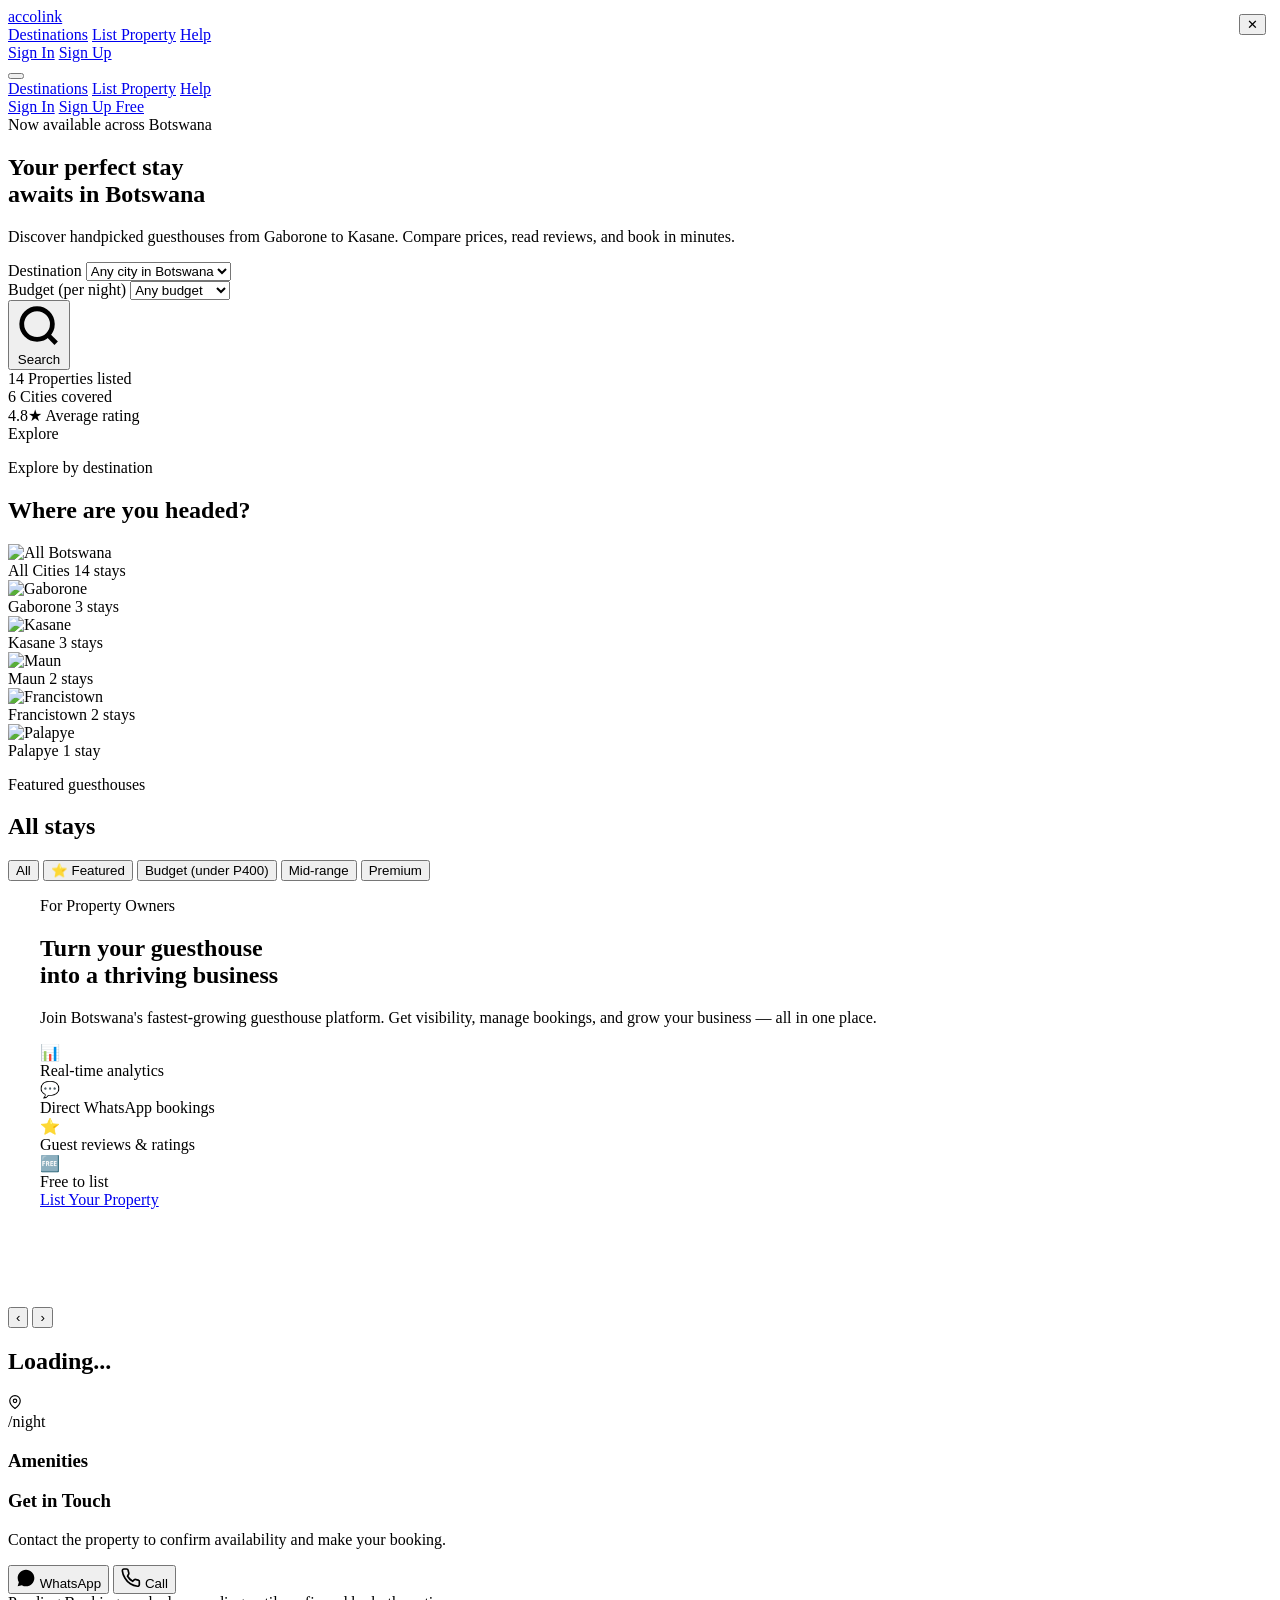
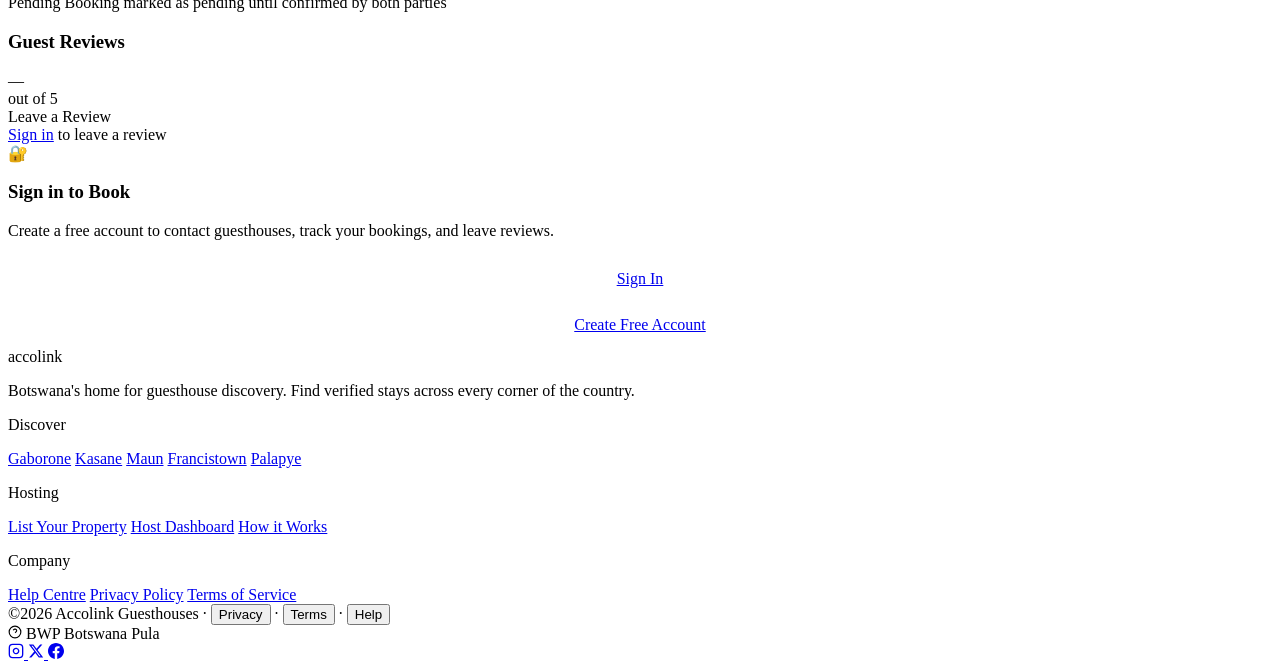
==== index.html @ 83bef5da "Add files via upload" ====
<!DOCTYPE html>
<html lang="en">
<head>
  <meta charset="UTF-8">
  <meta name="viewport" content="width=device-width, initial-scale=1.0, viewport-fit=cover">
  <title>Accolink — Find Guesthouses in Botswana</title>
  <meta name="description" content="Discover and book the best guesthouses across Botswana. Browse properties in Gaborone, Kasane, Maun, Francistown and more.">
  <meta name="theme-color" content="#155235">
  <meta property="og:title" content="Accolink — Guesthouses in Botswana">
  <meta property="og:description" content="Find and book guesthouses across Botswana's most beautiful destinations.">
  <link rel="icon" type="image/png" href="/favicon-96x96.png?v=20260430" sizes="96x96">
  <link rel="icon" type="image/svg+xml" href="/favicon.svg?v=20260430">
  <link rel="shortcut icon" href="/favicon.ico?v=20260430">
  <link rel="apple-touch-icon" sizes="180x180" href="/apple-touch-icon.png?v=20260430">
  <meta name="apple-mobile-web-app-title" content="Accolink">
  <link rel="manifest" href="/manifest.json?v=20260430">
  <link rel="stylesheet" href="/css/style.css">
</head>
<body>

<!-- ============================================================
  NAV
  ============================================================ -->
<nav class="nav hero-nav" id="mainNav">
  <a href="/" class="nav-logo">
    <img src="/image/logo.png" alt="Accolink" onerror="this.style.display='none'">
    <span class="nav-logo-text">accolink</span>
  </a>

  <div class="nav-links">
    <a href="#cities" onclick="scrollToSection('cities')">Destinations</a>
    <a href="/list-property.html">List Property</a>
    <a href="/help.html">Help</a>
  </div>

  <div class="nav-auth-btns">
    <a href="/auth.html" class="btn-ghost">Sign In</a>
    <a href="/auth.html?mode=signup" class="btn-primary">Sign Up</a>
  </div>

  <div class="nav-user-menu" style="display:none">
    <a href="/dashboard.html" class="btn-ghost">Dashboard</a>
    <button class="btn-primary" onclick="handleSignOut()">
      <span class="user-name-display">Account</span>
    </button>
  </div>

  <button class="nav-hamburger" onclick="toggleMobileMenu()" aria-label="Menu">
    <span></span><span></span><span></span>
  </button>
</nav>

<!-- Mobile Menu -->
<div class="mobile-menu-overlay" id="mobileMenu" onclick="closeMobileMenu()">
  <div class="mobile-menu" onclick="event.stopPropagation()">
    <a href="#cities" onclick="scrollToSection('cities');closeMobileMenu()">Destinations</a>
    <a href="/list-property.html">List Property</a>
    <a href="/help.html">Help</a>
    <div class="mobile-menu-divider"></div>
    <div id="mobileAuthLinks">
      <a href="/auth.html">Sign In</a>
      <a href="/auth.html?mode=signup">Sign Up Free</a>
    </div>
    <div id="mobileUserLinks" style="display:none">
      <a href="/dashboard.html">Dashboard</a>
      <button onclick="handleSignOut()">Sign Out</button>
    </div>
  </div>
</div>

<!-- ============================================================
  HERO
  ============================================================ -->
<section class="hero">
  <div class="hero-bg"></div>
  <div class="hero-grid"></div>
  <div class="hero-orb hero-orb-1"></div>
  <div class="hero-orb hero-orb-2"></div>
  <div class="hero-orb hero-orb-3"></div>

  <div class="hero-content">
    <div class="hero-badge">
      <span class="hero-badge-dot"></span>
      Now available across Botswana
    </div>

    <h1 class="hero-title">
      Your perfect stay<br>
      <span>awaits in Botswana</span>
    </h1>
    <p class="hero-subtitle">
      Discover handpicked guesthouses from Gaborone to Kasane. Compare prices, read reviews, and book in minutes.
    </p>

    <!-- Search Widget -->
    <div class="search-widget">
      <div class="search-field">
        <label class="search-field-label">Destination</label>
        <select id="heroCity" onchange="filterByCity(this.value)">
          <option value="">Any city in Botswana</option>
          <option value="Gaborone">Gaborone</option>
          <option value="Francistown">Francistown</option>
          <option value="Kasane">Kasane</option>
          <option value="Maun">Maun</option>
          <option value="Palapye">Palapye</option>
          <option value="Serowe">Serowe</option>
        </select>
      </div>
      <div class="search-field">
        <label class="search-field-label">Budget (per night)</label>
        <select id="heroBudget" onchange="filterByBudget(this.value)">
          <option value="">Any budget</option>
          <option value="budget">Under P400</option>
          <option value="mid">P400 – P600</option>
          <option value="premium">P600+</option>
        </select>
      </div>
      <button class="search-btn" onclick="applySearch()">
        <svg viewBox="0 0 24 24" fill="none" stroke="currentColor" stroke-width="2.5">
          <circle cx="11" cy="11" r="8"/><path d="m21 21-4.35-4.35"/>
        </svg>
        Search
      </button>
    </div>

    <div class="hero-stats">
      <div class="hero-stat">
        <span class="hero-stat-num" id="statProps">14</span>
        <span class="hero-stat-label">Properties listed</span>
      </div>
      <div class="hero-stat">
        <span class="hero-stat-num">6</span>
        <span class="hero-stat-label">Cities covered</span>
      </div>
      <div class="hero-stat">
        <span class="hero-stat-num">4.8★</span>
        <span class="hero-stat-label">Average rating</span>
      </div>
    </div>
  </div>

  <div class="hero-scroll">
    <span>Explore</span>
    <div class="scroll-line"></div>
  </div>
</section>

<!-- ============================================================
  CITIES
  ============================================================ -->
<section class="cities-section" id="cities">
  <div class="section-header">
    <div>
      <p class="section-eyebrow">Explore by destination</p>
      <h2 class="section-title">Where are you headed?</h2>
    </div>
  </div>

  <div class="cities-grid">
    <div class="city-card active" onclick="selectCity('')" data-city="">
      <img class="city-card-img" src="https://images.unsplash.com/photo-1547471080-7cc2caa01a7e?w=400&q=80" alt="All Botswana" loading="lazy">
      <div class="city-card-overlay"></div>
      <div class="city-card-info">
        <span class="city-card-name">All Cities</span>
        <span class="city-card-count">14 stays</span>
      </div>
    </div>
    <div class="city-card" onclick="selectCity('Gaborone')" data-city="Gaborone">
      <img class="city-card-img" src="https://images.unsplash.com/photo-1580100586938-02822d99c4a8?w=400&q=80" alt="Gaborone" loading="lazy">
      <div class="city-card-overlay"></div>
      <div class="city-card-info">
        <span class="city-card-name">Gaborone</span>
        <span class="city-card-count">3 stays</span>
      </div>
    </div>
    <div class="city-card" onclick="selectCity('Kasane')" data-city="Kasane">
      <img class="city-card-img" src="https://images.unsplash.com/photo-1516426122078-c23e76319801?w=400&q=80" alt="Kasane" loading="lazy">
      <div class="city-card-overlay"></div>
      <div class="city-card-info">
        <span class="city-card-name">Kasane</span>
        <span class="city-card-count">3 stays</span>
      </div>
    </div>
    <div class="city-card" onclick="selectCity('Maun')" data-city="Maun">
      <img class="city-card-img" src="https://images.unsplash.com/photo-1523906834658-6e24ef2386f9?w=400&q=80" alt="Maun" loading="lazy">
      <div class="city-card-overlay"></div>
      <div class="city-card-info">
        <span class="city-card-name">Maun</span>
        <span class="city-card-count">2 stays</span>
      </div>
    </div>
    <div class="city-card" onclick="selectCity('Francistown')" data-city="Francistown">
      <img class="city-card-img" src="https://images.unsplash.com/photo-1504198453319-5ce911bafcde?w=400&q=80" alt="Francistown" loading="lazy">
      <div class="city-card-overlay"></div>
      <div class="city-card-info">
        <span class="city-card-name">Francistown</span>
        <span class="city-card-count">2 stays</span>
      </div>
    </div>
    <div class="city-card" onclick="selectCity('Palapye')" data-city="Palapye">
      <img class="city-card-img" src="https://images.unsplash.com/photo-1550358864-518f202c02ba?w=400&q=80" alt="Palapye" loading="lazy">
      <div class="city-card-overlay"></div>
      <div class="city-card-info">
        <span class="city-card-name">Palapye</span>
        <span class="city-card-count">1 stay</span>
      </div>
    </div>
  </div>
</section>

<!-- ============================================================
  LISTINGS
  ============================================================ -->
<section class="listings-section" id="listings">
  <div class="section-header">
    <div>
      <p class="section-eyebrow">Featured guesthouses</p>
      <h2 class="section-title" id="listingsTitle">All stays</h2>
    </div>
  </div>

  <div class="filter-bar">
    <button class="filter-pill active" onclick="setFilter('all', this)">All</button>
    <button class="filter-pill" onclick="setFilter('featured', this)">⭐ Featured</button>
    <button class="filter-pill" onclick="setFilter('budget', this)">Budget (under P400)</button>
    <button class="filter-pill" onclick="setFilter('mid', this)">Mid-range</button>
    <button class="filter-pill" onclick="setFilter('premium', this)">Premium</button>
  </div>

  <div class="listings-grid" id="listingsGrid">
    <!-- skeleton -->
    <div class="skeleton-card"><div class="skeleton sk-img"></div><div class="sk-body"><div class="skeleton sk-line w-80"></div><div class="skeleton sk-line w-60"></div><div class="skeleton sk-line w-40"></div></div></div>
    <div class="skeleton-card"><div class="skeleton sk-img"></div><div class="sk-body"><div class="skeleton sk-line w-80"></div><div class="skeleton sk-line w-60"></div><div class="skeleton sk-line w-40"></div></div></div>
    <div class="skeleton-card"><div class="skeleton sk-img"></div><div class="sk-body"><div class="skeleton sk-line w-80"></div><div class="skeleton sk-line w-60"></div><div class="skeleton sk-line w-40"></div></div></div>
  </div>
</section>

<!-- ============================================================
  HOST BAND
  ============================================================ -->
<div class="host-band" style="max-width:1200px; margin:0 auto 80px;">
  <div>
    <p class="host-band-tag">For Property Owners</p>
    <h2 class="host-band-title">Turn your guesthouse<br>into a thriving business</h2>
    <p class="host-band-sub">Join Botswana's fastest-growing guesthouse platform. Get visibility, manage bookings, and grow your business — all in one place.</p>
    <div class="host-band-perks">
      <div class="host-perk"><div class="host-perk-icon">📊</div> Real-time analytics</div>
      <div class="host-perk"><div class="host-perk-icon">💬</div> Direct WhatsApp bookings</div>
      <div class="host-perk"><div class="host-perk-icon">⭐</div> Guest reviews & ratings</div>
      <div class="host-perk"><div class="host-perk-icon">🆓</div> Free to list</div>
    </div>
  </div>
  <a href="/list-property.html" class="btn-gold btn-lg" style="white-space:nowrap">List Your Property</a>
</div>

<!-- ============================================================
  PROPERTY MODAL
  ============================================================ -->
<div class="modal-overlay" id="propertyModal" onclick="closeModal(event)">
  <div class="modal-sheet" id="modalSheet">
    <div class="modal-handle"></div>
    <button class="modal-close" onclick="closeModalBtn()" style="position:absolute;top:14px;right:14px;z-index:10">✕</button>

    <!-- Gallery -->
    <div class="modal-gallery" id="modalGallery">
      <div class="gallery-img active"><img src="" alt="" id="galleryImg0" loading="lazy"></div>
    </div>
    <button class="gallery-prev" onclick="galleryNav(-1)">‹</button>
    <button class="gallery-next" onclick="galleryNav(1)">›</button>
    <div class="gallery-dots" id="galleryDots"></div>

    <!-- Body -->
    <div class="modal-body">
      <h2 class="modal-title" id="modalName">Loading...</h2>
      <div class="modal-meta">
        <div class="modal-location">
          <svg width="14" height="14" viewBox="0 0 24 24" fill="none" stroke="currentColor" stroke-width="2"><path d="M21 10c0 7-9 13-9 13s-9-6-9-13a9 9 0 0 1 18 0z"/><circle cx="12" cy="10" r="3"/></svg>
          <span id="modalLocation"></span>
        </div>
        <div class="modal-rating-row">
          <div class="stars" id="modalStars"></div>
          <span id="modalRatingNum" style="font-weight:700;font-size:.9rem"></span>
          <span id="modalReviewCount" style="color:var(--ink-lt);font-size:.85rem"></span>
        </div>
        <div class="modal-price">
          <span class="modal-price-num" id="modalPrice"></span>
          <span class="modal-price-per">/night</span>
        </div>
      </div>

      <p class="modal-desc" id="modalDesc"></p>

      <!-- Amenities -->
      <h3 class="modal-section-title">Amenities</h3>
      <div class="amenities-grid" id="modalAmenities"></div>

      <!-- Contact / Book -->
      <div class="contact-card">
        <h3 class="contact-title">Get in Touch</h3>
        <p class="contact-sub">Contact the property to confirm availability and make your booking.</p>
        <div class="contact-btns">
          <button class="btn-whatsapp" id="whatsappBtn" onclick="handleBooking('whatsapp')">
            <svg width="20" height="20" viewBox="0 0 24 24" fill="currentColor"><path d="M17.472 14.382c-.297-.149-1.758-.867-2.03-.967-.273-.099-.471-.148-.67.15-.197.297-.767.966-.94 1.164-.173.199-.347.223-.644.075-.297-.15-1.255-.463-2.39-1.475-.883-.788-1.48-1.761-1.653-2.059-.173-.297-.018-.458.13-.606.134-.133.298-.347.446-.52.149-.174.198-.298.298-.497.099-.198.05-.371-.025-.52-.075-.149-.669-1.612-.916-2.207-.242-.579-.487-.5-.669-.51-.173-.008-.371-.01-.57-.01-.198 0-.52.074-.792.372-.272.297-1.04 1.016-1.04 2.479 0 1.462 1.065 2.875 1.213 3.074.149.198 2.096 3.2 5.077 4.487.709.306 1.262.489 1.694.625.712.227 1.36.195 1.871.118.571-.085 1.758-.719 2.006-1.413.248-.694.248-1.289.173-1.413-.074-.124-.272-.198-.57-.347z"/><path d="M11.999 2C6.477 2 2 6.477 2 12c0 1.89.525 3.66 1.438 5.168L2 22l4.985-1.418A9.943 9.943 0 0 0 12 22c5.523 0 10-4.477 10-10S17.523 2 12 2z"/></svg>
            WhatsApp
          </button>
          <button class="btn-call" id="callBtn" onclick="handleBooking('call')">
            <svg width="20" height="20" viewBox="0 0 24 24" fill="none" stroke="currentColor" stroke-width="2"><path d="M22 16.92v3a2 2 0 0 1-2.18 2 19.79 19.79 0 0 1-8.63-3.07A19.5 19.5 0 0 1 4.69 12 19.79 19.79 0 0 1 1.61 3.41 2 2 0 0 1 3.6 1.22h3a2 2 0 0 1 2 1.72 12.84 12.84 0 0 0 .7 2.81 2 2 0 0 1-.45 2.11L7.91 9.91a16 16 0 0 0 6.09 6.09l1.77-1.77a2 2 0 0 1 2.11-.45 12.84 12.84 0 0 0 2.81.7A2 2 0 0 1 22 16.92z"/></svg>
            Call
          </button>
        </div>
        <div class="booking-note">
          <span class="pending-badge">Pending</span>
          <span>Booking marked as pending until confirmed by both parties</span>
        </div>
      </div>

      <!-- Reviews -->
      <div class="reviews-section">
        <h3 class="modal-section-title">Guest Reviews</h3>
        <div class="reviews-summary" id="reviewsSummary">
          <div>
            <div class="reviews-big-num" id="summaryNum">—</div>
            <div class="reviews-out-of">out of 5</div>
          </div>
          <div>
            <div class="reviews-stars" id="summaryStars"></div>
            <div class="reviews-count" id="summaryCount"></div>
          </div>
        </div>
        <div id="reviewsList"></div>

        <!-- Write Review -->
        <div class="write-review" id="writeReviewBox">
          <div class="write-review-title">Leave a Review</div>
          <div id="reviewFormContent">
            <div class="login-prompt" id="reviewLoginPrompt">
              <a href="/auth.html">Sign in</a> to leave a review
            </div>
            <div id="reviewForm" style="display:none">
              <div class="star-picker" id="starPicker">
                <button class="star-pick-btn" data-val="1" onclick="setRating(1)">★</button>
                <button class="star-pick-btn" data-val="2" onclick="setRating(2)">★</button>
                <button class="star-pick-btn" data-val="3" onclick="setRating(3)">★</button>
                <button class="star-pick-btn" data-val="4" onclick="setRating(4)">★</button>
                <button class="star-pick-btn" data-val="5" onclick="setRating(5)">★</button>
              </div>
              <textarea class="form-textarea" id="reviewComment" placeholder="Share your experience at this guesthouse…"></textarea>
              <button class="btn-primary" onclick="submitReview()">Submit Review</button>
            </div>
          </div>
        </div>
      </div>
    </div><!-- /modal-body -->
  </div>
</div>

<!-- Login Gate Modal -->
<div class="gate-overlay" id="gateOverlay" onclick="closeGate(event)">
  <div class="gate-card" onclick="event.stopPropagation()">
    <div class="gate-icon">🔐</div>
    <h3 class="gate-title">Sign in to Book</h3>
    <p class="gate-sub">Create a free account to contact guesthouses, track your bookings, and leave reviews.</p>
    <div class="gate-btns">
      <a href="/auth.html" class="btn-primary" style="display:block;text-align:center;padding:14px">Sign In</a>
      <a href="/auth.html?mode=signup" class="btn-ghost" style="display:block;text-align:center;padding:14px">Create Free Account</a>
    </div>
  </div>
</div>

<!-- ============================================================
  FOOTER
  ============================================================ -->
<footer>
  <div class="footer-top">
    <div>
      <div class="footer-brand-logo">
        <img src="/image/logo.png" alt="" width="36" onerror="this.style.display='none'">
        <span class="footer-brand-name">accolink</span>
      </div>
      <p class="footer-brand-desc">Botswana's home for guesthouse discovery. Find verified stays across every corner of the country.</p>
    </div>
    <div>
      <p class="footer-col-title">Discover</p>
      <div class="footer-links">
        <a href="#" onclick="selectCity('Gaborone')">Gaborone</a>
        <a href="#" onclick="selectCity('Kasane')">Kasane</a>
        <a href="#" onclick="selectCity('Maun')">Maun</a>
        <a href="#" onclick="selectCity('Francistown')">Francistown</a>
        <a href="#" onclick="selectCity('Palapye')">Palapye</a>
      </div>
    </div>
    <div>
      <p class="footer-col-title">Hosting</p>
      <div class="footer-links">
        <a href="/list-property.html">List Your Property</a>
        <a href="/dashboard.html">Host Dashboard</a>
        <a href="/help.html">How it Works</a>
      </div>
    </div>
    <div>
      <p class="footer-col-title">Company</p>
      <div class="footer-links">
        <a href="/help.html">Help Centre</a>
        <a href="/privacy.html">Privacy Policy</a>
        <a href="/terms.html">Terms of Service</a>
      </div>
    </div>
  </div>
  <div class="footer-bottom footer-pad">
    <div class="footer-legal">
      <span class="footer-copy">©2026 Accolink Guesthouses</span>
      <span class="footer-sep">·</span>
      <button class="footer-legal-btn" onclick="window.location='/privacy.html'">Privacy</button>
      <span class="footer-sep">·</span>
      <button class="footer-legal-btn" onclick="window.location='/terms.html'">Terms</button>
      <span class="footer-sep">·</span>
      <button class="footer-legal-btn" onclick="window.location='/help.html'">Help</button>
    </div>
    <div class="footer-right">
      <div class="footer-currency">
        <svg width="14" height="14" viewBox="0 0 24 24" fill="none" stroke="currentColor" stroke-width="2"><circle cx="12" cy="12" r="10"/><path d="M9.09 9a3 3 0 0 1 5.83 1c0 2-3 3-3 3"/><path d="M12 17h.01"/></svg>
        <span>BWP</span> Botswana Pula
      </div>
      <div class="footer-social">
        <a href="https://instagram.com" class="social-btn" target="_blank" rel="noopener" aria-label="Instagram">
          <svg width="16" height="16" viewBox="0 0 24 24" fill="none" stroke="currentColor" stroke-width="2"><rect x="2" y="2" width="20" height="20" rx="5"/><path d="M16 11.37A4 4 0 1 1 12.63 8 4 4 0 0 1 16 11.37z"/><line x1="17.5" y1="6.5" x2="17.51" y2="6.5"/></svg>
        </a>
        <a href="https://twitter.com" class="social-btn" target="_blank" rel="noopener" aria-label="X (Twitter)">
          <svg width="16" height="16" viewBox="0 0 24 24" fill="currentColor"><path d="M18.244 2.25h3.308l-7.227 8.26 8.502 11.24H16.17l-5.214-6.817L4.99 21.75H1.68l7.73-8.835L1.254 2.25H8.08l4.713 6.231zm-1.161 17.52h1.833L7.084 4.126H5.117z"/></svg>
        </a>
        <a href="https://facebook.com" class="social-btn" target="_blank" rel="noopener" aria-label="Facebook">
          <svg width="16" height="16" viewBox="0 0 24 24" fill="currentColor"><path d="M24 12.073c0-6.627-5.373-12-12-12s-12 5.373-12 12c0 5.99 4.388 10.954 10.125 11.854v-8.385H7.078v-3.47h3.047V9.43c0-3.007 1.792-4.669 4.533-4.669 1.312 0 2.686.235 2.686.235v2.953H15.83c-1.491 0-1.956.925-1.956 1.874v2.25h3.328l-.532 3.47h-2.796v8.385C19.612 23.027 24 18.062 24 12.073z"/></svg>
        </a>
      </div>
    </div>
  </div>
</footer>

<!-- ============================================================
  SCRIPTS
  ============================================================ -->
<script src="https://cdn.jsdelivr.net/npm/@supabase/supabase-js@2/dist/umd/supabase.min.js"></script>
<script src="/js/config.js"></script>
<script>
// ---- STATE ----
let allListings   = [];
let filtered      = [];
let activeCity    = '';
let activeFilter  = 'all';
let budgetFilter  = '';
let currentGH     = null;
let galleryImages = [];
let galleryIdx    = 0;
let reviewRating  = 0;

// ---- NAV SCROLL ----
const nav = document.getElementById('mainNav');
window.addEventListener('scroll', () => {
  if (window.scrollY > 60) {
    nav.classList.add('scrolled');
    nav.classList.remove('hero-nav');
  } else {
    nav.classList.remove('scrolled');
    nav.classList.add('hero-nav');
  }
}, { passive: true });

// ---- MOBILE MENU ----
function toggleMobileMenu() { document.getElementById('mobileMenu').classList.toggle('open'); }
function closeMobileMenu()  { document.getElementById('mobileMenu').classList.remove('open'); }

function scrollToSection(id) {
  document.getElementById(id)?.scrollIntoView({ behavior: 'smooth' });
}

// ---- LOAD LISTINGS ----
async function loadListings() {
  const { data, error } = await API.getGuesthouses({ city: activeCity || null });
  if (error) { console.error(error); return; }
  allListings = data || [];
  document.getElementById('statProps').textContent = allListings.length;
  applyFilters();
}

function applyFilters() {
  filtered = allListings.filter(gh => {
    let ok = true;
    if (activeFilter === 'featured') ok = gh.featured;
    if (activeFilter === 'budget')   ok = gh.price_per_night < 400;
    if (activeFilter === 'mid')      ok = gh.price_per_night >= 400 && gh.price_per_night <= 600;
    if (activeFilter === 'premium')  ok = gh.price_per_night > 600;
    if (budgetFilter === 'budget')   ok = ok && gh.price_per_night < 400;
    if (budgetFilter === 'mid')      ok = ok && gh.price_per_night >= 400 && gh.price_per_night <= 600;
    if (budgetFilter === 'premium')  ok = ok && gh.price_per_night > 600;
    return ok;
  });
  renderListings(filtered);
}

function renderListings(list) {
  const grid = document.getElementById('listingsGrid');
  const title = document.getElementById('listingsTitle');
  title.textContent = activeCity ? `${activeCity} stays` : 'All stays';

  if (!list.length) {
    grid.innerHTML = `<div class="empty-state" style="grid-column:1/-1">
      <div class="empty-state-icon">🏠</div>
      <h3 class="empty-state-title">No properties found</h3>
      <p>Try a different city or filter</p>
    </div>`;
    return;
  }

  grid.innerHTML = list.map(gh => {
    const rating = parseFloat(gh.avg_rating) || 0;
    const featured = gh.featured ? '<span class="card-badge featured">⭐ Featured</span>' : '';
    const img = gh.primary_image || `https://images.unsplash.com/photo-1520250497591-112f2f40a3f4?w=600&q=80`;
    return `
    <div class="listing-card" onclick="openModal('${gh.id}')">
      <div class="card-image-wrap">
        <img src="${img}" alt="${gh.name}" loading="lazy">
        ${featured}
        <div class="card-rating-overlay">
          <span class="star">★</span>
          ${rating > 0 ? rating.toFixed(1) : 'New'}
          ${gh.review_count > 0 ? `<span style="opacity:.6">(${gh.review_count})</span>` : ''}
        </div>
      </div>
      <div class="card-body">
        <h3 class="card-name">${gh.name}</h3>
        <div class="card-location">
          <svg viewBox="0 0 24 24" fill="none" stroke="currentColor" stroke-width="2"><path d="M21 10c0 7-9 13-9 13s-9-6-9-13a9 9 0 0 1 18 0z"/><circle cx="12" cy="10" r="3"/></svg>
          ${gh.neighborhood ? gh.neighborhood + ', ' : ''}${gh.city}
        </div>
        <div class="card-amenities" id="amenities_${gh.id}">
          <span class="amenity-chip" style="opacity:.5">Loading...</span>
        </div>
        <div class="card-footer">
          <div class="card-price">
            <span class="card-price-num">${Utils.formatPrice(gh.price_per_night)}</span>
            <span class="card-price-per"> / night</span>
          </div>
          <button class="btn-explore" onclick="event.stopPropagation(); openModal('${gh.id}')">Explore</button>
        </div>
      </div>
    </div>`;
  }).join('');

  // Load amenities in background
  list.forEach(gh => loadCardAmenities(gh.id));

  // Track views
  list.forEach(gh => API.trackEvent(gh.id, 'view', window._currentUser?.id || null));
}

async function loadCardAmenities(ghId) {
  const { data } = await API.getAmenities(ghId);
  const el = document.getElementById(`amenities_${ghId}`);
  if (!el || !data) return;
  const items = data.map(r => r.amenities).filter(Boolean);
  const show  = items.slice(0, 3);
  const extra = items.length - 3;
  el.innerHTML = show.map(a => `<span class="amenity-chip">${a.icon || ''} ${a.name}</span>`).join('')
    + (extra > 0 ? `<span class="amenity-chip-more">+${extra}</span>` : '');
}

// ---- FILTERS ----
function selectCity(city) {
  activeCity = city;
  document.querySelectorAll('.city-card').forEach(c => c.classList.toggle('active', c.dataset.city === city));
  document.getElementById('heroCity').value = city;
  loadListings();
  document.getElementById('listings').scrollIntoView({ behavior: 'smooth' });
}

function setFilter(filter, btn) {
  activeFilter = filter;
  document.querySelectorAll('.filter-pill').forEach(p => p.classList.remove('active'));
  btn.classList.add('active');
  applyFilters();
}

function filterByCity(val)   { activeCity   = val; }
function filterByBudget(val) { budgetFilter = val; }
function applySearch() {
  loadListings();
  document.getElementById('listings').scrollIntoView({ behavior: 'smooth' });
}

// ---- MODAL ----
async function openModal(ghId) {
  const overlay = document.getElementById('propertyModal');
  overlay.classList.add('open');
  document.body.style.overflow = 'hidden';

  // Reset
  currentGH = null; galleryImages = []; galleryIdx = 0;
  document.getElementById('modalName').textContent = 'Loading…';
  document.getElementById('modalDesc').textContent = '';
  document.getElementById('modalAmenities').innerHTML = '';
  document.getElementById('reviewsList').innerHTML = '';

  // Track click
  API.trackEvent(ghId, 'click', window._currentUser?.id || null);

  // Fetch data
  const [{ data: gh }, { data: images }, { data: amenities }, { data: reviews }] = await Promise.all([
    API.getGuesthouse(ghId),
    API.getGuestHouseImages(ghId),
    API.getAmenities(ghId),
    API.getReviews(ghId)
  ]);

  if (!gh) return;
  currentGH = gh;

  // Basic info
  document.getElementById('modalName').textContent = gh.name;
  document.getElementById('modalLocation').textContent = `${gh.neighborhood ? gh.neighborhood + ', ' : ''}${gh.city}`;
  document.getElementById('modalDesc').textContent = gh.description || 'No description available.';

  const price    = Utils.formatPrice(gh.price_per_night);
  document.getElementById('modalPrice').textContent = price;

  const rating = parseFloat(gh.avg_rating) || 0;
  document.getElementById('modalStars').innerHTML = Utils.stars(rating);
  document.getElementById('modalRatingNum').textContent = rating > 0 ? rating.toFixed(1) : '';
  document.getElementById('modalReviewCount').textContent = gh.review_count > 0 ? `(${gh.review_count} reviews)` : '(no reviews yet)';

  // Gallery
  galleryImages = images?.length ? images : [{ url: 'https://images.unsplash.com/photo-1520250497591-112f2f40a3f4?w=800' }];
  buildGallery();

  // Amenities
  const ams = amenities?.map(r => r.amenities).filter(Boolean) || [];
  document.getElementById('modalAmenities').innerHTML = ams.length
    ? ams.map(a => `<div class="amenity-item"><span class="amenity-item-icon">${a.icon||'•'}</span>${a.name}</div>`).join('')
    : '<p style="color:var(--ink-lt)">No amenities listed</p>';

  // Reviews
  renderReviews(reviews || [], rating, gh.review_count);

  // Review form auth
  const user = window._currentUser;
  document.getElementById('reviewLoginPrompt').style.display = user ? 'none' : 'block';
  document.getElementById('reviewForm').style.display        = user ? 'block' : 'none';
}

function buildGallery() {
  const gallery = document.getElementById('modalGallery');
  const dotsEl  = document.getElementById('galleryDots');
  gallery.innerHTML = '';
  dotsEl.innerHTML  = '';

  galleryImages.forEach((img, i) => {
    const div = document.createElement('div');
    div.className = 'gallery-img' + (i === 0 ? ' active' : '');
    div.innerHTML = `<img src="${img.url}" alt="" loading="${i === 0 ? 'eager' : 'lazy'}">`;
    gallery.appendChild(div);

    const dot = document.createElement('div');
    dot.className = 'gallery-dot' + (i === 0 ? ' active' : '');
    dot.onclick = () => goToSlide(i);
    dotsEl.appendChild(dot);
  });

  // Re-append nav buttons
  const pv = document.querySelector('.gallery-prev');
  const nx = document.querySelector('.gallery-next');
  if (pv) gallery.parentElement.appendChild(pv);
  if (nx) gallery.parentElement.appendChild(nx);
}

function galleryNav(dir) {
  const imgs = document.querySelectorAll('.gallery-img');
  const dots = document.querySelectorAll('.gallery-dot');
  imgs[galleryIdx].classList.remove('active');
  dots[galleryIdx]?.classList.remove('active');
  galleryIdx = (galleryIdx + dir + imgs.length) % imgs.length;
  imgs[galleryIdx].classList.add('active');
  dots[galleryIdx]?.classList.add('active');
}

function goToSlide(i) {
  const imgs = document.querySelectorAll('.gallery-img');
  const dots = document.querySelectorAll('.gallery-dot');
  imgs[galleryIdx].classList.remove('active');
  dots[galleryIdx]?.classList.remove('active');
  galleryIdx = i;
  imgs[i].classList.add('active');
  dots[i]?.classList.add('active');
}

function closeModal(e) {
  if (e.target === document.getElementById('propertyModal')) closeModalBtn();
}
function closeModalBtn() {
  document.getElementById('propertyModal').classList.remove('open');
  document.body.style.overflow = '';
}

// ---- BOOKING ----
async function handleBooking(method) {
  const user = window._currentUser;
  if (!user) {
    document.getElementById('gateOverlay').classList.add('open');
    return;
  }
  if (!currentGH) return;

  // Track booking request
  await API.trackEvent(currentGH.id, 'booking_request', user.id);

  // Create booking record
  const name = user.user_metadata?.full_name || user.email;
  const { error } = await API.createBooking(currentGH.id, user.id, method, name);
  if (error) { Utils.toast('Could not record booking. Please try again.', 'error'); return; }

  if (method === 'whatsapp') {
    const phone = currentGH.whatsapp || currentGH.phone || '';
    if (!phone) { Utils.toast('No WhatsApp number on file', 'error'); return; }
    const msg = encodeURIComponent(`Hello! I would like to enquire about availability at your guesthouse`);
    window.open(`https://wa.me/${phone.replace(/\D/g,'')}?text=${msg}`, '_blank');
  } else {
    const phone = currentGH.phone;
    if (!phone) { Utils.toast('No phone number on file', 'error'); return; }
    window.location.href = `tel:${phone}`;
  }

  Utils.toast('Booking request sent! Check your dashboard.', 'success');
}

function closeGate(e) {
  if (e.target === document.getElementById('gateOverlay')) {
    document.getElementById('gateOverlay').classList.remove('open');
  }
}

// ---- REVIEWS ----
function renderReviews(reviews, avgRating, count) {
  const summaryNum   = document.getElementById('summaryNum');
  const summaryStars = document.getElementById('summaryStars');
  const summaryCount = document.getElementById('summaryCount');
  const list         = document.getElementById('reviewsList');

  summaryNum.textContent   = avgRating > 0 ? avgRating.toFixed(1) : '—';
  summaryStars.innerHTML   = Utils.stars(avgRating);
  summaryCount.textContent = `${count || 0} review${count !== 1 ? 's' : ''}`;

  list.innerHTML = reviews.map(r => {
    const name   = r.reviewer_name || r.profiles?.full_name || 'Guest';
    const letter = name[0].toUpperCase();
    return `
    <div class="review-card">
      <div class="review-header">
        <div class="review-avatar">${letter}</div>
        <div>
          <div class="review-name">${name}</div>
          <div class="review-date">${Utils.timeAgo(r.created_at)}</div>
        </div>
        <div class="review-stars" style="margin-left:auto">
          ${Utils.stars(r.rating)}
        </div>
      </div>
      <p class="review-comment">${r.comment || ''}</p>
    </div>`;
  }).join('') || '<p style="color:var(--ink-lt);font-size:.9rem">No reviews yet. Be the first!</p>';
}

function setRating(val) {
  reviewRating = val;
  document.querySelectorAll('.star-pick-btn').forEach(b => {
    b.classList.toggle('selected', parseInt(b.dataset.val) <= val);
  });
}

async function submitReview() {
  const user    = window._currentUser;
  const comment = document.getElementById('reviewComment').value.trim();
  if (!user || !currentGH) return;
  if (!reviewRating) { Utils.toast('Please select a star rating', 'error'); return; }

  const name = user.user_metadata?.full_name || user.email;
  const { error } = await API.addReview(currentGH.id, user.id, reviewRating, comment, name);
  if (error) { Utils.toast('Could not submit review. You may have already reviewed this property.', 'error'); return; }

  Utils.toast('Review submitted! Thank you.', 'success');
  document.getElementById('reviewComment').value = '';
  reviewRating = 0;
  document.querySelectorAll('.star-pick-btn').forEach(b => b.classList.remove('selected'));

  // Reload reviews
  const { data: reviews } = await API.getReviews(currentGH.id);
  const { data: updated }  = await API.getGuesthouse(currentGH.id);
  if (updated) {
    currentGH = updated;
    renderReviews(reviews || [], parseFloat(updated.avg_rating) || 0, updated.review_count);
  }
}

// ---- AUTH STATE ----
async function handleSignOut() {
  await Auth.signOut();
  window.location.reload();
}

document.addEventListener('authChange', ({ detail: { user } }) => {
  const mobileAuth = document.getElementById('mobileAuthLinks');
  const mobileUser = document.getElementById('mobileUserLinks');
  if (mobileAuth) mobileAuth.style.display = user ? 'none' : 'block';
  if (mobileUser) mobileUser.style.display = user ? 'block' : 'none';
});

// ---- INIT ----
loadListings();

// Service Worker
if ('serviceWorker' in navigator) {
  window.addEventListener('load', () => {
    navigator.serviceWorker.register('/sw.js').catch(() => {});
  });
}
</script>
</body>
</html>
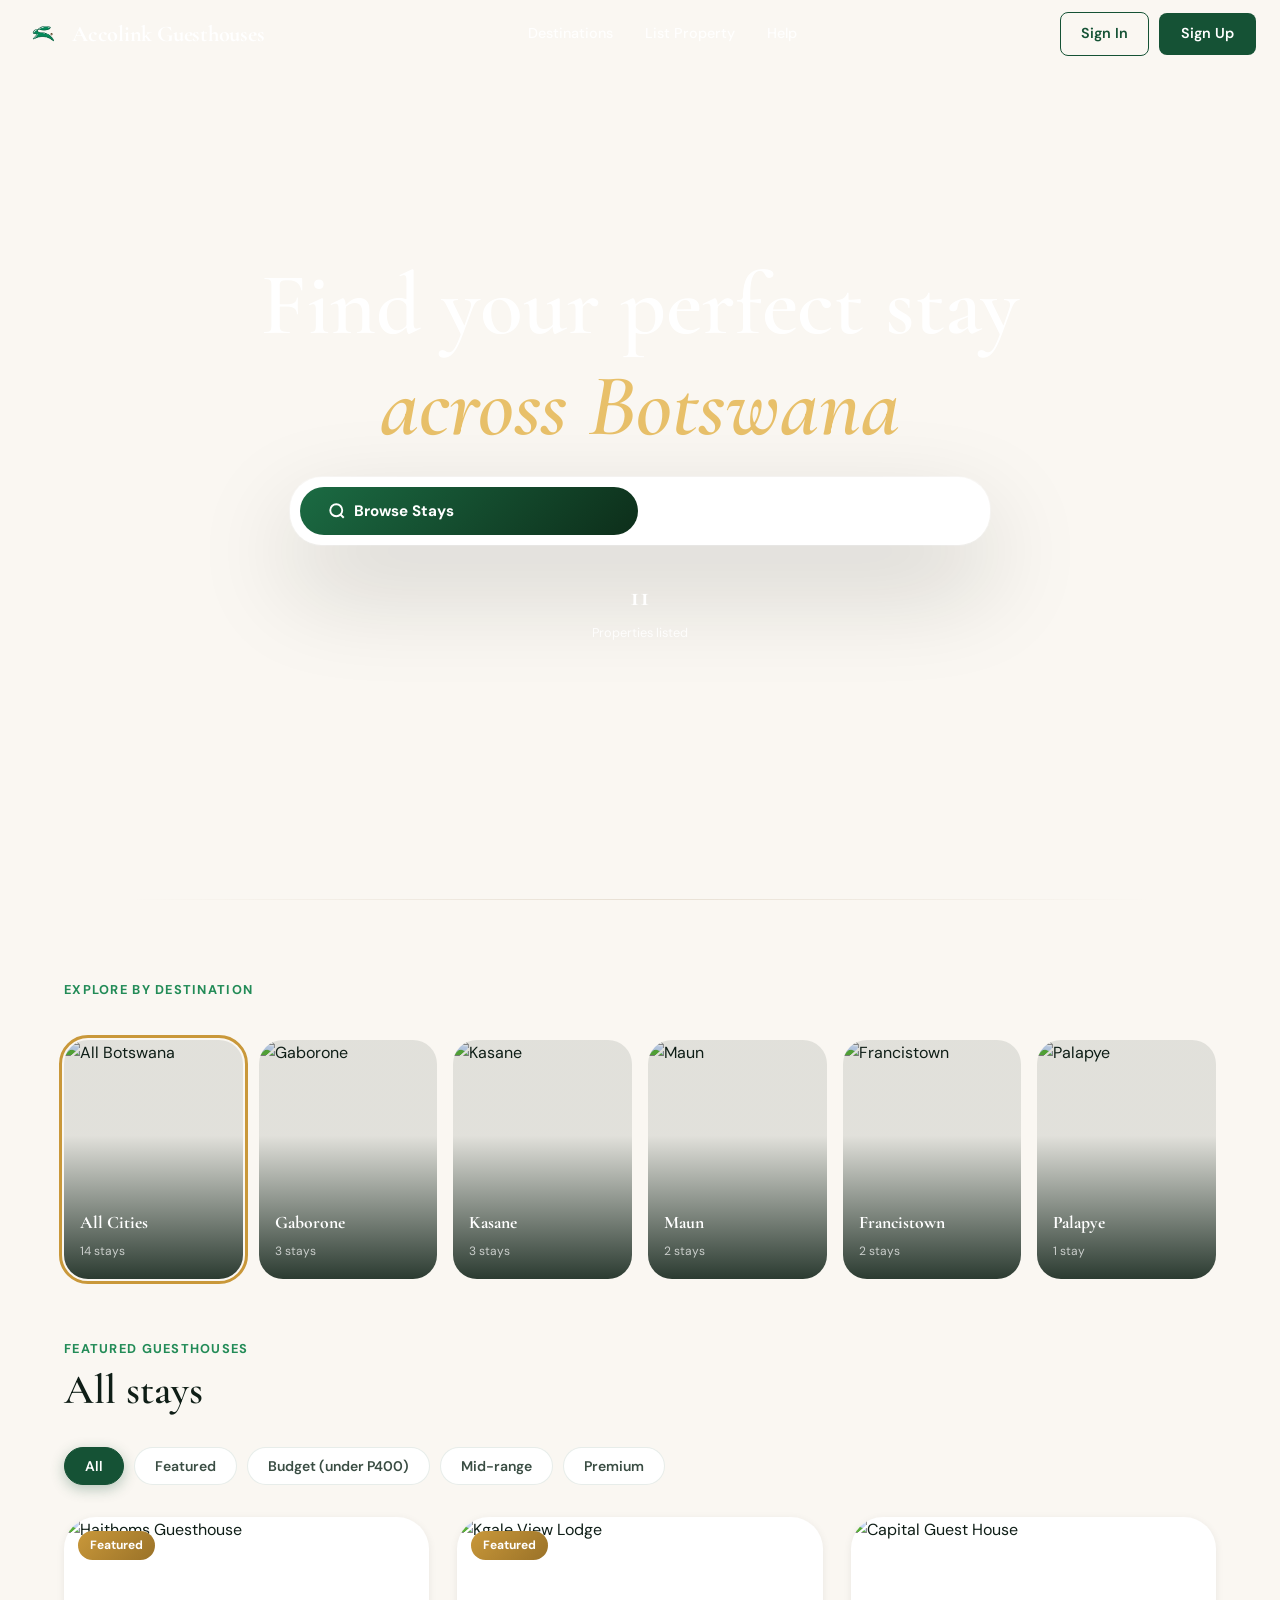
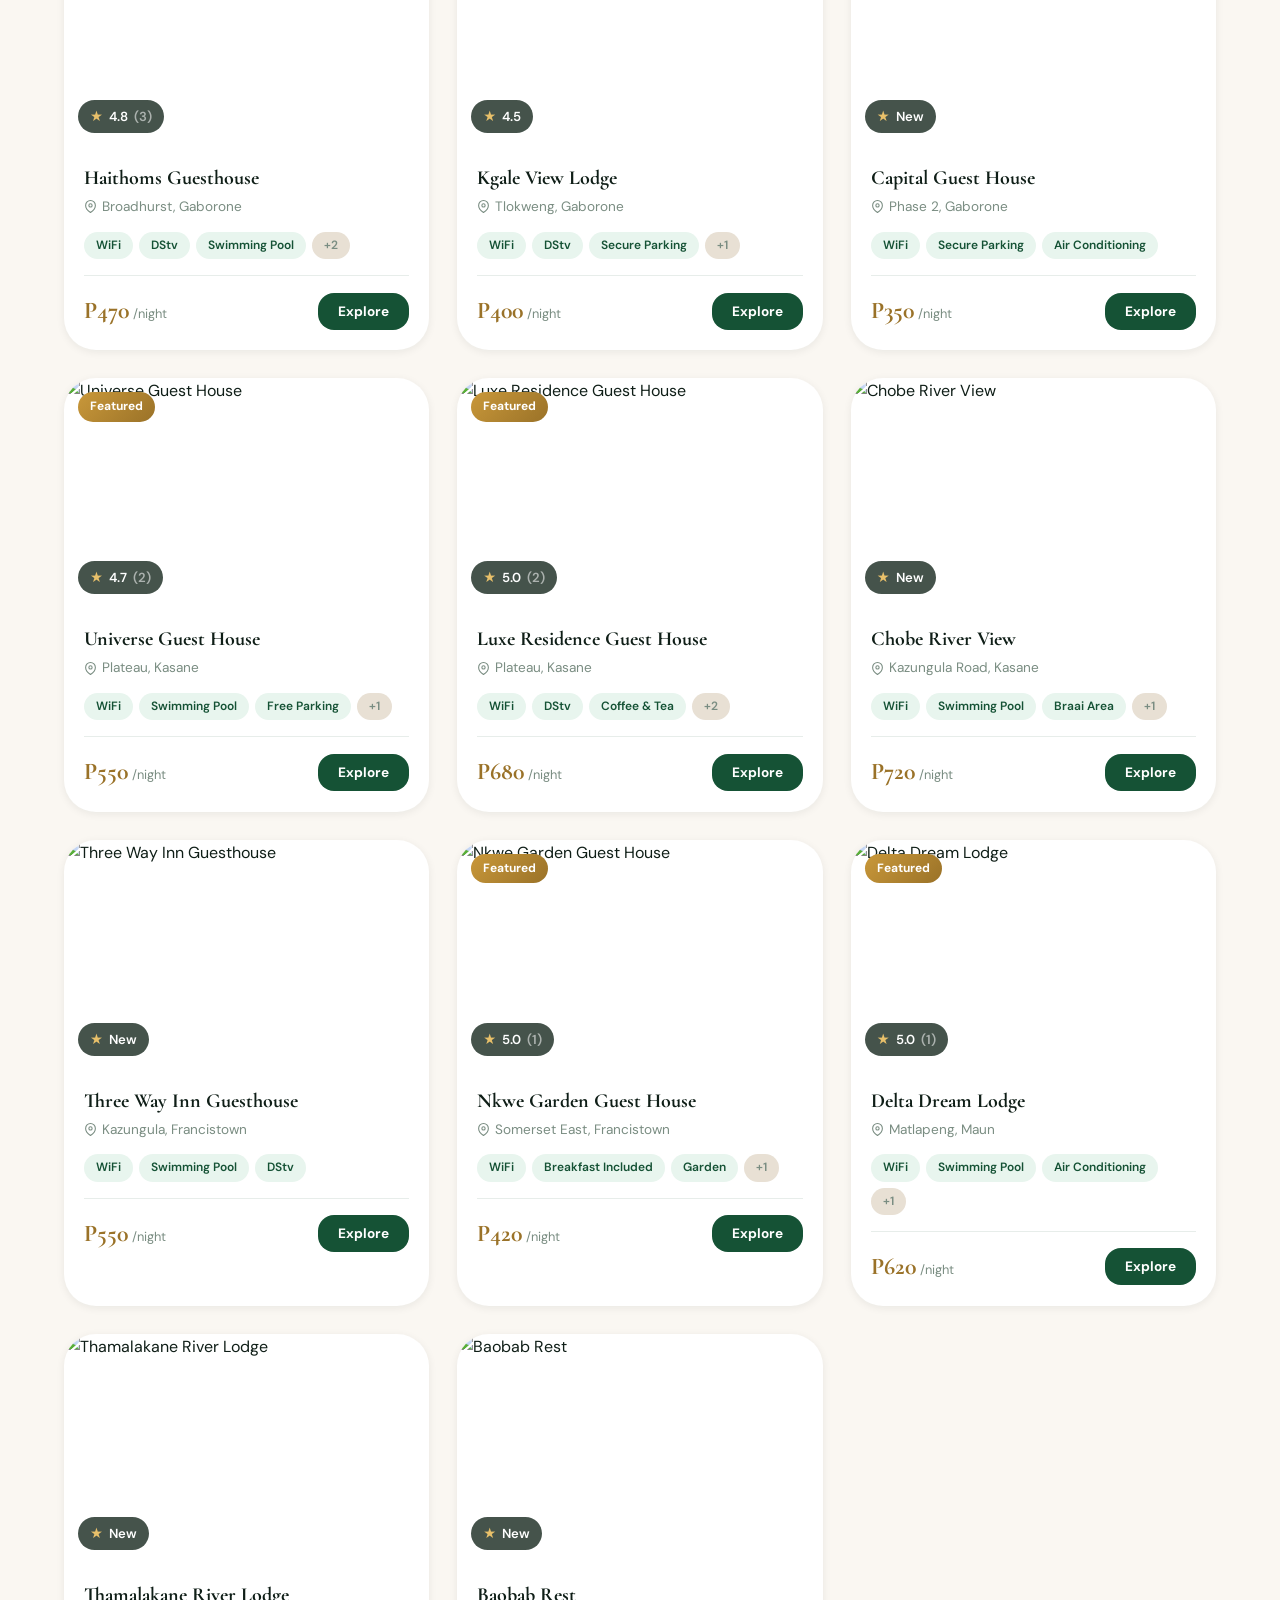
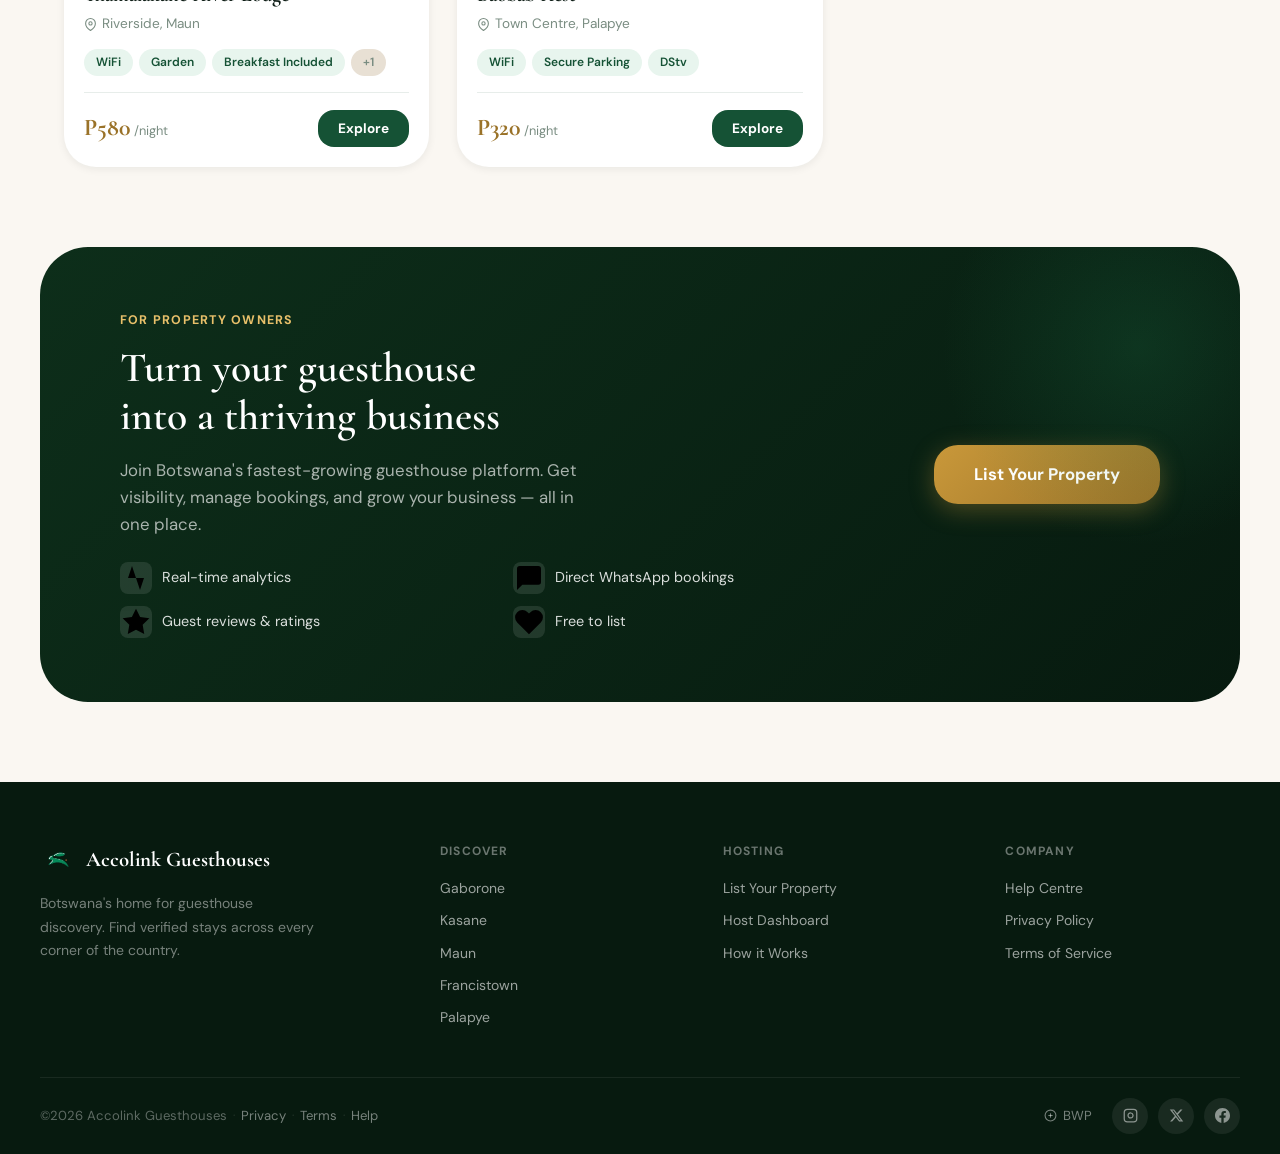
==== commit 96ee73cd: "Update index.html" ====
--- a/index.html
+++ b/index.html
@@ -3,11 +3,9 @@
 <head>
   <meta charset="UTF-8">
   <meta name="viewport" content="width=device-width, initial-scale=1.0, viewport-fit=cover">
-  <title>Accolink — Find Guesthouses in Botswana</title>
-  <meta name="description" content="Discover and book the best guesthouses across Botswana. Browse properties in Gaborone, Kasane, Maun, Francistown and more.">
+  <title>Accolink Guesthouses — Find Stays in Botswana</title>
+  <meta name="description" content="Discover and book the best guesthouses across Botswana.">
   <meta name="theme-color" content="#155235">
-  <meta property="og:title" content="Accolink — Guesthouses in Botswana">
-  <meta property="og:description" content="Find and book guesthouses across Botswana's most beautiful destinations.">
   <link rel="icon" type="image/png" href="/favicon-96x96.png?v=20260430" sizes="96x96">
   <link rel="icon" type="image/svg+xml" href="/favicon.svg?v=20260430">
   <link rel="shortcut icon" href="/favicon.ico?v=20260430">
@@ -18,33 +16,25 @@
 </head>
 <body>
 
-<!-- ============================================================
-  NAV
-  ============================================================ -->
+<!-- NAV -->
 <nav class="nav hero-nav" id="mainNav">
   <a href="/" class="nav-logo">
-    <img src="/image/logo.png" alt="Accolink" onerror="this.style.display='none'">
-    <span class="nav-logo-text">accolink</span>
+    <img src="/image/logo.png" alt="Accolink Guesthouses" onerror="this.style.display='none'">
+    <span class="nav-logo-text">Accolink Guesthouses</span>
   </a>
-
   <div class="nav-links">
     <a href="#cities" onclick="scrollToSection('cities')">Destinations</a>
     <a href="/list-property.html">List Property</a>
     <a href="/help.html">Help</a>
   </div>
-
   <div class="nav-auth-btns">
     <a href="/auth.html" class="btn-ghost">Sign In</a>
     <a href="/auth.html?mode=signup" class="btn-primary">Sign Up</a>
   </div>
-
   <div class="nav-user-menu" style="display:none">
     <a href="/dashboard.html" class="btn-ghost">Dashboard</a>
-    <button class="btn-primary" onclick="handleSignOut()">
-      <span class="user-name-display">Account</span>
-    </button>
-  </div>
-
+    <button class="btn-primary" onclick="handleSignOut()"><span class="user-name-display">Account</span></button>
+  </div>
   <button class="nav-hamburger" onclick="toggleMobileMenu()" aria-label="Menu">
     <span></span><span></span><span></span>
   </button>
@@ -68,58 +58,20 @@
   </div>
 </div>
 
-<!-- ============================================================
-  HERO
-  ============================================================ -->
+<!-- HERO -->
 <section class="hero">
-  <div class="hero-bg"></div>
-  <div class="hero-grid"></div>
-  <div class="hero-orb hero-orb-1"></div>
-  <div class="hero-orb hero-orb-2"></div>
-  <div class="hero-orb hero-orb-3"></div>
-
   <div class="hero-content">
-    <div class="hero-badge">
-      <span class="hero-badge-dot"></span>
-      Now available across Botswana
-    </div>
-
     <h1 class="hero-title">
-      Your perfect stay<br>
-      <span>awaits in Botswana</span>
+      Find your perfect stay<br>
+      <span>across Botswana</span>
     </h1>
-    <p class="hero-subtitle">
-      Discover handpicked guesthouses from Gaborone to Kasane. Compare prices, read reviews, and book in minutes.
-    </p>
-
-    <!-- Search Widget -->
+
     <div class="search-widget">
-      <div class="search-field">
-        <label class="search-field-label">Destination</label>
-        <select id="heroCity" onchange="filterByCity(this.value)">
-          <option value="">Any city in Botswana</option>
-          <option value="Gaborone">Gaborone</option>
-          <option value="Francistown">Francistown</option>
-          <option value="Kasane">Kasane</option>
-          <option value="Maun">Maun</option>
-          <option value="Palapye">Palapye</option>
-          <option value="Serowe">Serowe</option>
-        </select>
-      </div>
-      <div class="search-field">
-        <label class="search-field-label">Budget (per night)</label>
-        <select id="heroBudget" onchange="filterByBudget(this.value)">
-          <option value="">Any budget</option>
-          <option value="budget">Under P400</option>
-          <option value="mid">P400 – P600</option>
-          <option value="premium">P600+</option>
-        </select>
-      </div>
-      <button class="search-btn" onclick="applySearch()">
+      <button class="search-btn" onclick="document.getElementById('listings').scrollIntoView({behavior:'smooth'})">
         <svg viewBox="0 0 24 24" fill="none" stroke="currentColor" stroke-width="2.5">
           <circle cx="11" cy="11" r="8"/><path d="m21 21-4.35-4.35"/>
         </svg>
-        Search
+        Browse Stays
       </button>
     </div>
 
@@ -128,31 +80,17 @@
         <span class="hero-stat-num" id="statProps">14</span>
         <span class="hero-stat-label">Properties listed</span>
       </div>
-      <div class="hero-stat">
-        <span class="hero-stat-num">6</span>
-        <span class="hero-stat-label">Cities covered</span>
-      </div>
-      <div class="hero-stat">
-        <span class="hero-stat-num">4.8★</span>
-        <span class="hero-stat-label">Average rating</span>
-      </div>
-    </div>
-  </div>
-
-  <div class="hero-scroll">
-    <span>Explore</span>
-    <div class="scroll-line"></div>
-  </div>
+    </div>
+  </div>
+
+  <div style="position:absolute;bottom:0;left:10%;right:10%;height:1px;background:linear-gradient(90deg,transparent,var(--cream3),transparent)"></div>
 </section>
 
-<!-- ============================================================
-  CITIES
-  ============================================================ -->
+<!-- CITIES -->
 <section class="cities-section" id="cities">
   <div class="section-header">
     <div>
       <p class="section-eyebrow">Explore by destination</p>
-      <h2 class="section-title">Where are you headed?</h2>
     </div>
   </div>
 
@@ -208,9 +146,7 @@
   </div>
 </section>
 
-<!-- ============================================================
-  LISTINGS
-  ============================================================ -->
+<!-- LISTINGS -->
 <section class="listings-section" id="listings">
   <div class="section-header">
     <div>
@@ -220,69 +156,83 @@
   </div>
 
   <div class="filter-bar">
-    <button class="filter-pill active" onclick="setFilter('all', this)">All</button>
-    <button class="filter-pill" onclick="setFilter('featured', this)">⭐ Featured</button>
-    <button class="filter-pill" onclick="setFilter('budget', this)">Budget (under P400)</button>
-    <button class="filter-pill" onclick="setFilter('mid', this)">Mid-range</button>
-    <button class="filter-pill" onclick="setFilter('premium', this)">Premium</button>
+    <button class="filter-pill active" onclick="setFilter('all',this)">All</button>
+    <button class="filter-pill" onclick="setFilter('featured',this)">Featured</button>
+    <button class="filter-pill" onclick="setFilter('budget',this)">Budget (under P400)</button>
+    <button class="filter-pill" onclick="setFilter('mid',this)">Mid-range</button>
+    <button class="filter-pill" onclick="setFilter('premium',this)">Premium</button>
   </div>
 
   <div class="listings-grid" id="listingsGrid">
-    <!-- skeleton -->
+    <!-- skeletons shown until data loads -->
     <div class="skeleton-card"><div class="skeleton sk-img"></div><div class="sk-body"><div class="skeleton sk-line w-80"></div><div class="skeleton sk-line w-60"></div><div class="skeleton sk-line w-40"></div></div></div>
     <div class="skeleton-card"><div class="skeleton sk-img"></div><div class="sk-body"><div class="skeleton sk-line w-80"></div><div class="skeleton sk-line w-60"></div><div class="skeleton sk-line w-40"></div></div></div>
     <div class="skeleton-card"><div class="skeleton sk-img"></div><div class="sk-body"><div class="skeleton sk-line w-80"></div><div class="skeleton sk-line w-60"></div><div class="skeleton sk-line w-40"></div></div></div>
   </div>
 </section>
 
-<!-- ============================================================
-  HOST BAND
-  ============================================================ -->
-<div class="host-band" style="max-width:1200px; margin:0 auto 80px;">
+<!-- HOST BAND -->
+<div class="host-band" style="max-width:1200px;margin:0 auto 80px;">
   <div>
     <p class="host-band-tag">For Property Owners</p>
     <h2 class="host-band-title">Turn your guesthouse<br>into a thriving business</h2>
     <p class="host-band-sub">Join Botswana's fastest-growing guesthouse platform. Get visibility, manage bookings, and grow your business — all in one place.</p>
     <div class="host-band-perks">
-      <div class="host-perk"><div class="host-perk-icon">📊</div> Real-time analytics</div>
-      <div class="host-perk"><div class="host-perk-icon">💬</div> Direct WhatsApp bookings</div>
-      <div class="host-perk"><div class="host-perk-icon">⭐</div> Guest reviews & ratings</div>
-      <div class="host-perk"><div class="host-perk-icon">🆓</div> Free to list</div>
-    </div>
-  </div>
-  <a href="/list-property.html" class="btn-gold btn-lg" style="white-space:nowrap">List Your Property</a>
+      <div class="host-perk">
+        <div class="host-perk-icon">
+          <svg viewBox="0 0 24 24"><polyline points="22 12 18 12 15 21 9 3 6 12 2 12"/></svg>
+        </div>
+        Real-time analytics
+      </div>
+      <div class="host-perk">
+        <div class="host-perk-icon">
+          <svg viewBox="0 0 24 24"><path d="M21 15a2 2 0 0 1-2 2H7l-4 4V5a2 2 0 0 1 2-2h14a2 2 0 0 1 2 2z"/></svg>
+        </div>
+        Direct WhatsApp bookings
+      </div>
+      <div class="host-perk">
+        <div class="host-perk-icon">
+          <svg viewBox="0 0 24 24"><polygon points="12 2 15.09 8.26 22 9.27 17 14.14 18.18 21.02 12 17.77 5.82 21.02 7 14.14 2 9.27 8.91 8.26 12 2"/></svg>
+        </div>
+        Guest reviews &amp; ratings
+      </div>
+      <div class="host-perk">
+        <div class="host-perk-icon">
+          <svg viewBox="0 0 24 24"><path d="M20.84 4.61a5.5 5.5 0 0 0-7.78 0L12 5.67l-1.06-1.06a5.5 5.5 0 0 0-7.78 7.78L12 21.23l8.84-8.84a5.5 5.5 0 0 0 0-7.78z"/></svg>
+        </div>
+        Free to list
+      </div>
+    </div>
+  </div>
+  <a href="/list-property.html" class="btn-gold btn-lg" style="white-space:nowrap;flex-shrink:0">List Your Property</a>
 </div>
 
-<!-- ============================================================
-  PROPERTY MODAL
-  ============================================================ -->
+<!-- PROPERTY MODAL -->
 <div class="modal-overlay" id="propertyModal" onclick="closeModal(event)">
   <div class="modal-sheet" id="modalSheet">
     <div class="modal-handle"></div>
-    <button class="modal-close" onclick="closeModalBtn()" style="position:absolute;top:14px;right:14px;z-index:10">✕</button>
-
-    <!-- Gallery -->
+    <button class="modal-close" onclick="closeModalBtn()">&#10005;</button>
+
     <div class="modal-gallery" id="modalGallery">
       <div class="gallery-img active"><img src="" alt="" id="galleryImg0" loading="lazy"></div>
     </div>
-    <button class="gallery-prev" onclick="galleryNav(-1)">‹</button>
-    <button class="gallery-next" onclick="galleryNav(1)">›</button>
+    <button class="gallery-prev" onclick="galleryNav(-1)">&#8249;</button>
+    <button class="gallery-next" onclick="galleryNav(1)">&#8250;</button>
     <div class="gallery-dots" id="galleryDots"></div>
 
-    <!-- Body -->
     <div class="modal-body">
       <h2 class="modal-title" id="modalName">Loading...</h2>
       <div class="modal-meta">
         <div class="modal-location">
-          <svg width="14" height="14" viewBox="0 0 24 24" fill="none" stroke="currentColor" stroke-width="2"><path d="M21 10c0 7-9 13-9 13s-9-6-9-13a9 9 0 0 1 18 0z"/><circle cx="12" cy="10" r="3"/></svg>
+          <svg width="13" height="13" viewBox="0 0 24 24" fill="none" stroke="currentColor" stroke-width="2"><path d="M21 10c0 7-9 13-9 13s-9-6-9-13a9 9 0 0 1 18 0z"/><circle cx="12" cy="10" r="3"/></svg>
           <span id="modalLocation"></span>
         </div>
         <div class="modal-rating-row">
           <div class="stars" id="modalStars"></div>
-          <span id="modalRatingNum" style="font-weight:700;font-size:.9rem"></span>
-          <span id="modalReviewCount" style="color:var(--ink-lt);font-size:.85rem"></span>
-        </div>
-        <div class="modal-price">
+          <span id="modalRatingNum" style="font-weight:700;font-size:.88rem"></span>
+          <span id="modalReviewCount" style="color:var(--ink-lt);font-size:.82rem"></span>
+        </div>
+        <div>
           <span class="modal-price-num" id="modalPrice"></span>
           <span class="modal-price-per">/night</span>
         </div>
@@ -290,27 +240,25 @@
 
       <p class="modal-desc" id="modalDesc"></p>
 
-      <!-- Amenities -->
       <h3 class="modal-section-title">Amenities</h3>
       <div class="amenities-grid" id="modalAmenities"></div>
 
-      <!-- Contact / Book -->
       <div class="contact-card">
         <h3 class="contact-title">Get in Touch</h3>
-        <p class="contact-sub">Contact the property to confirm availability and make your booking.</p>
+        <p class="contact-sub">Contact the property directly to check availability and arrange your booking.</p>
         <div class="contact-btns">
-          <button class="btn-whatsapp" id="whatsappBtn" onclick="handleBooking('whatsapp')">
-            <svg width="20" height="20" viewBox="0 0 24 24" fill="currentColor"><path d="M17.472 14.382c-.297-.149-1.758-.867-2.03-.967-.273-.099-.471-.148-.67.15-.197.297-.767.966-.94 1.164-.173.199-.347.223-.644.075-.297-.15-1.255-.463-2.39-1.475-.883-.788-1.48-1.761-1.653-2.059-.173-.297-.018-.458.13-.606.134-.133.298-.347.446-.52.149-.174.198-.298.298-.497.099-.198.05-.371-.025-.52-.075-.149-.669-1.612-.916-2.207-.242-.579-.487-.5-.669-.51-.173-.008-.371-.01-.57-.01-.198 0-.52.074-.792.372-.272.297-1.04 1.016-1.04 2.479 0 1.462 1.065 2.875 1.213 3.074.149.198 2.096 3.2 5.077 4.487.709.306 1.262.489 1.694.625.712.227 1.36.195 1.871.118.571-.085 1.758-.719 2.006-1.413.248-.694.248-1.289.173-1.413-.074-.124-.272-.198-.57-.347z"/><path d="M11.999 2C6.477 2 2 6.477 2 12c0 1.89.525 3.66 1.438 5.168L2 22l4.985-1.418A9.943 9.943 0 0 0 12 22c5.523 0 10-4.477 10-10S17.523 2 12 2z"/></svg>
+          <button class="btn-whatsapp" onclick="handleBooking('whatsapp')">
+            <svg width="19" height="19" viewBox="0 0 24 24" fill="currentColor"><path d="M17.472 14.382c-.297-.149-1.758-.867-2.03-.967-.273-.099-.471-.148-.67.15-.197.297-.767.966-.94 1.164-.173.199-.347.223-.644.075-.297-.15-1.255-.463-2.39-1.475-.883-.788-1.48-1.761-1.653-2.059-.173-.297-.018-.458.13-.606.134-.133.298-.347.446-.52.149-.174.198-.298.298-.497.099-.198.05-.371-.025-.52-.075-.149-.669-1.612-.916-2.207-.242-.579-.487-.5-.669-.51-.173-.008-.371-.01-.57-.01-.198 0-.52.074-.792.372-.272.297-1.04 1.016-1.04 2.479 0 1.462 1.065 2.875 1.213 3.074.149.198 2.096 3.2 5.077 4.487.709.306 1.262.489 1.694.625.712.227 1.36.195 1.871.118.571-.085 1.758-.719 2.006-1.413.248-.694.248-1.289.173-1.413-.074-.124-.272-.198-.57-.347z"/><path d="M12 2C6.477 2 2 6.477 2 12c0 1.89.525 3.66 1.438 5.168L2 22l4.985-1.418A9.943 9.943 0 0 0 12 22c5.523 0 10-4.477 10-10S17.523 2 12 2z"/></svg>
             WhatsApp
           </button>
-          <button class="btn-call" id="callBtn" onclick="handleBooking('call')">
-            <svg width="20" height="20" viewBox="0 0 24 24" fill="none" stroke="currentColor" stroke-width="2"><path d="M22 16.92v3a2 2 0 0 1-2.18 2 19.79 19.79 0 0 1-8.63-3.07A19.5 19.5 0 0 1 4.69 12 19.79 19.79 0 0 1 1.61 3.41 2 2 0 0 1 3.6 1.22h3a2 2 0 0 1 2 1.72 12.84 12.84 0 0 0 .7 2.81 2 2 0 0 1-.45 2.11L7.91 9.91a16 16 0 0 0 6.09 6.09l1.77-1.77a2 2 0 0 1 2.11-.45 12.84 12.84 0 0 0 2.81.7A2 2 0 0 1 22 16.92z"/></svg>
+          <button class="btn-call" onclick="handleBooking('call')">
+            <svg width="19" height="19" viewBox="0 0 24 24" fill="none" stroke="currentColor" stroke-width="2"><path d="M22 16.92v3a2 2 0 0 1-2.18 2 19.79 19.79 0 0 1-8.63-3.07A19.5 19.5 0 0 1 4.69 12 19.79 19.79 0 0 1 1.61 3.41 2 2 0 0 1 3.6 1.22h3a2 2 0 0 1 2 1.72c.127.96.361 1.903.7 2.81a2 2 0 0 1-.45 2.11L7.91 9.91a16 16 0 0 0 6.09 6.09l1.77-1.77a2 2 0 0 1 2.11-.45c.907.339 1.85.573 2.81.7A2 2 0 0 1 22 16.92z"/></svg>
             Call
           </button>
         </div>
         <div class="booking-note">
           <span class="pending-badge">Pending</span>
-          <span>Booking marked as pending until confirmed by both parties</span>
+          Booking logged as pending until confirmed by both parties
         </div>
       </div>
 
@@ -329,53 +277,48 @@
         </div>
         <div id="reviewsList"></div>
 
-        <!-- Write Review -->
         <div class="write-review" id="writeReviewBox">
           <div class="write-review-title">Leave a Review</div>
-          <div id="reviewFormContent">
-            <div class="login-prompt" id="reviewLoginPrompt">
-              <a href="/auth.html">Sign in</a> to leave a review
+          <div id="reviewLoginPrompt" class="login-prompt"><a href="/auth.html">Sign in</a> to leave a review</div>
+          <div id="reviewForm" style="display:none">
+            <div class="star-picker" id="starPicker">
+              <button class="star-pick-btn" data-val="1" onclick="setRating(1)">&#9733;</button>
+              <button class="star-pick-btn" data-val="2" onclick="setRating(2)">&#9733;</button>
+              <button class="star-pick-btn" data-val="3" onclick="setRating(3)">&#9733;</button>
+              <button class="star-pick-btn" data-val="4" onclick="setRating(4)">&#9733;</button>
+              <button class="star-pick-btn" data-val="5" onclick="setRating(5)">&#9733;</button>
             </div>
-            <div id="reviewForm" style="display:none">
-              <div class="star-picker" id="starPicker">
-                <button class="star-pick-btn" data-val="1" onclick="setRating(1)">★</button>
-                <button class="star-pick-btn" data-val="2" onclick="setRating(2)">★</button>
-                <button class="star-pick-btn" data-val="3" onclick="setRating(3)">★</button>
-                <button class="star-pick-btn" data-val="4" onclick="setRating(4)">★</button>
-                <button class="star-pick-btn" data-val="5" onclick="setRating(5)">★</button>
-              </div>
-              <textarea class="form-textarea" id="reviewComment" placeholder="Share your experience at this guesthouse…"></textarea>
-              <button class="btn-primary" onclick="submitReview()">Submit Review</button>
-            </div>
+            <textarea class="form-textarea" id="reviewComment" placeholder="Share your experience…"></textarea>
+            <button class="btn-primary" onclick="submitReview()">Submit Review</button>
           </div>
         </div>
       </div>
-    </div><!-- /modal-body -->
+    </div>
   </div>
 </div>
 
-<!-- Login Gate Modal -->
+<!-- Login Gate -->
 <div class="gate-overlay" id="gateOverlay" onclick="closeGate(event)">
   <div class="gate-card" onclick="event.stopPropagation()">
-    <div class="gate-icon">🔐</div>
+    <div class="gate-icon">
+      <svg width="40" height="40" viewBox="0 0 24 24" fill="none" stroke="var(--g700)" stroke-width="1.5"><rect x="3" y="11" width="18" height="11" rx="2" ry="2"/><path d="M7 11V7a5 5 0 0 1 10 0v4"/></svg>
+    </div>
     <h3 class="gate-title">Sign in to Book</h3>
-    <p class="gate-sub">Create a free account to contact guesthouses, track your bookings, and leave reviews.</p>
+    <p class="gate-sub">Create a free Accolink account to contact guesthouses and track your bookings.</p>
     <div class="gate-btns">
-      <a href="/auth.html" class="btn-primary" style="display:block;text-align:center;padding:14px">Sign In</a>
-      <a href="/auth.html?mode=signup" class="btn-ghost" style="display:block;text-align:center;padding:14px">Create Free Account</a>
+      <a href="/auth.html" class="btn-primary" style="display:block;text-align:center;padding:13px">Sign In</a>
+      <a href="/auth.html?mode=signup" class="btn-ghost" style="display:block;text-align:center;padding:13px">Create Free Account</a>
     </div>
   </div>
 </div>
 
-<!-- ============================================================
-  FOOTER
-  ============================================================ -->
+<!-- FOOTER -->
 <footer>
   <div class="footer-top">
     <div>
       <div class="footer-brand-logo">
-        <img src="/image/logo.png" alt="" width="36" onerror="this.style.display='none'">
-        <span class="footer-brand-name">accolink</span>
+        <img src="/image/logo.png" alt="" onerror="this.style.display='none'">
+        <span class="footer-brand-name">Accolink Guesthouses</span>
       </div>
       <p class="footer-brand-desc">Botswana's home for guesthouse discovery. Find verified stays across every corner of the country.</p>
     </div>
@@ -408,103 +351,167 @@
   </div>
   <div class="footer-bottom footer-pad">
     <div class="footer-legal">
-      <span class="footer-copy">©2026 Accolink Guesthouses</span>
-      <span class="footer-sep">·</span>
+      <span class="footer-copy">&#169;2026 Accolink Guesthouses</span>
+      <span class="footer-sep">&#183;</span>
       <button class="footer-legal-btn" onclick="window.location='/privacy.html'">Privacy</button>
-      <span class="footer-sep">·</span>
+      <span class="footer-sep">&#183;</span>
       <button class="footer-legal-btn" onclick="window.location='/terms.html'">Terms</button>
-      <span class="footer-sep">·</span>
+      <span class="footer-sep">&#183;</span>
       <button class="footer-legal-btn" onclick="window.location='/help.html'">Help</button>
     </div>
     <div class="footer-right">
       <div class="footer-currency">
-        <svg width="14" height="14" viewBox="0 0 24 24" fill="none" stroke="currentColor" stroke-width="2"><circle cx="12" cy="12" r="10"/><path d="M9.09 9a3 3 0 0 1 5.83 1c0 2-3 3-3 3"/><path d="M12 17h.01"/></svg>
-        <span>BWP</span> Botswana Pula
+        <svg width="13" height="13" viewBox="0 0 24 24" fill="none" stroke="currentColor" stroke-width="2"><circle cx="12" cy="12" r="10"/><line x1="12" y1="8" x2="12" y2="16"/><line x1="8" y1="12" x2="16" y2="12"/></svg>
+        BWP
       </div>
       <div class="footer-social">
         <a href="https://instagram.com" class="social-btn" target="_blank" rel="noopener" aria-label="Instagram">
-          <svg width="16" height="16" viewBox="0 0 24 24" fill="none" stroke="currentColor" stroke-width="2"><rect x="2" y="2" width="20" height="20" rx="5"/><path d="M16 11.37A4 4 0 1 1 12.63 8 4 4 0 0 1 16 11.37z"/><line x1="17.5" y1="6.5" x2="17.51" y2="6.5"/></svg>
+          <svg width="15" height="15" viewBox="0 0 24 24" fill="none" stroke="currentColor" stroke-width="2"><rect x="2" y="2" width="20" height="20" rx="5"/><path d="M16 11.37A4 4 0 1 1 12.63 8 4 4 0 0 1 16 11.37z"/><line x1="17.5" y1="6.5" x2="17.51" y2="6.5"/></svg>
         </a>
-        <a href="https://twitter.com" class="social-btn" target="_blank" rel="noopener" aria-label="X (Twitter)">
-          <svg width="16" height="16" viewBox="0 0 24 24" fill="currentColor"><path d="M18.244 2.25h3.308l-7.227 8.26 8.502 11.24H16.17l-5.214-6.817L4.99 21.75H1.68l7.73-8.835L1.254 2.25H8.08l4.713 6.231zm-1.161 17.52h1.833L7.084 4.126H5.117z"/></svg>
+        <a href="https://twitter.com" class="social-btn" target="_blank" rel="noopener" aria-label="X">
+          <svg width="15" height="15" viewBox="0 0 24 24" fill="currentColor"><path d="M18.244 2.25h3.308l-7.227 8.26 8.502 11.24H16.17l-5.214-6.817L4.99 21.75H1.68l7.73-8.835L1.254 2.25H8.08l4.713 6.231zm-1.161 17.52h1.833L7.084 4.126H5.117z"/></svg>
         </a>
         <a href="https://facebook.com" class="social-btn" target="_blank" rel="noopener" aria-label="Facebook">
-          <svg width="16" height="16" viewBox="0 0 24 24" fill="currentColor"><path d="M24 12.073c0-6.627-5.373-12-12-12s-12 5.373-12 12c0 5.99 4.388 10.954 10.125 11.854v-8.385H7.078v-3.47h3.047V9.43c0-3.007 1.792-4.669 4.533-4.669 1.312 0 2.686.235 2.686.235v2.953H15.83c-1.491 0-1.956.925-1.956 1.874v2.25h3.328l-.532 3.47h-2.796v8.385C19.612 23.027 24 18.062 24 12.073z"/></svg>
+          <svg width="15" height="15" viewBox="0 0 24 24" fill="currentColor"><path d="M24 12.073c0-6.627-5.373-12-12-12s-12 5.373-12 12c0 5.99 4.388 10.954 10.125 11.854v-8.385H7.078v-3.47h3.047V9.43c0-3.007 1.792-4.669 4.533-4.669 1.312 0 2.686.235 2.686.235v2.953H15.83c-1.491 0-1.956.925-1.956 1.874v2.25h3.328l-.532 3.47h-2.796v8.385C19.612 23.027 24 18.062 24 12.073z"/></svg>
         </a>
       </div>
     </div>
   </div>
 </footer>
 
-<!-- ============================================================
-  SCRIPTS
-  ============================================================ -->
+<!-- SCRIPTS -->
 <script src="https://cdn.jsdelivr.net/npm/@supabase/supabase-js@2/dist/umd/supabase.min.js"></script>
 <script src="/js/config.js"></script>
 <script>
-// ---- STATE ----
-let allListings   = [];
-let filtered      = [];
-let activeCity    = '';
-let activeFilter  = 'all';
-let budgetFilter  = '';
-let currentGH     = null;
-let galleryImages = [];
-let galleryIdx    = 0;
-let reviewRating  = 0;
-
-// ---- NAV SCROLL ----
+// ── FALLBACK LISTINGS (shown if Supabase has no data yet) ──
+const FALLBACK_LISTINGS = [
+  { id:'11111111-0000-0000-0000-000000000001', name:'Haithoms Guesthouse', city:'Gaborone', neighborhood:'Broadhurst', price_per_night:470, featured:true, avg_rating:4.8, review_count:3, status:'active',
+    primary_image:'https://images.unsplash.com/photo-1625244724120-1fd1d34d00f6?w=800&q=80',
+    description:'A serene retreat in the heart of Broadhurst, Gaborone. Enjoy spacious en-suite rooms, a beautifully maintained pool, and modern amenities in a secure, quiet compound.',
+    phone:'+26771234567', whatsapp:'+26771234567',
+    amenities:[{name:'WiFi',icon:'📶'},{name:'DStv',icon:'📺'},{name:'Swimming Pool',icon:'🏊'},{name:'Secure Parking',icon:'🅿️'},{name:'Air Conditioning',icon:'❄️'}]
+  },
+  { id:'11111111-0000-0000-0000-000000000002', name:'Kgale View Lodge', city:'Gaborone', neighborhood:'Tlokweng', price_per_night:400, featured:true, avg_rating:4.5, review_count:0, status:'active',
+    primary_image:'https://images.unsplash.com/photo-1568084680786-a84f91d1153c?w=800&q=80',
+    description:'Nestled at the foot of Kgale Hill, this boutique lodge offers stunning views and a peaceful atmosphere. Perfect for business or leisure travellers.',
+    phone:'+26772345678', whatsapp:'+26772345678',
+    amenities:[{name:'WiFi',icon:'📶'},{name:'DStv',icon:'📺'},{name:'Secure Parking',icon:'🅿️'},{name:'Breakfast Included',icon:'🍳'}]
+  },
+  { id:'11111111-0000-0000-0000-000000000003', name:'Capital Guest House', city:'Gaborone', neighborhood:'Phase 2', price_per_night:350, featured:false, avg_rating:0, review_count:0, status:'active',
+    primary_image:'https://images.unsplash.com/photo-1551882547-ff40c63fe5fa?w=800&q=80',
+    description:'Modern, affordable accommodation in a prime Gaborone location. Walking distance from shopping centres and business hubs.',
+    phone:'+26773456789', whatsapp:'+26773456789',
+    amenities:[{name:'WiFi',icon:'📶'},{name:'Secure Parking',icon:'🅿️'},{name:'Air Conditioning',icon:'❄️'}]
+  },
+  { id:'22222222-0000-0000-0000-000000000001', name:'Universe Guest House', city:'Kasane', neighborhood:'Plateau', price_per_night:550, featured:true, avg_rating:4.7, review_count:2, status:'active',
+    primary_image:'https://images.unsplash.com/photo-1571896349842-33c89424de2d?w=800&q=80',
+    description:'Perfectly positioned in Kasane near Chobe National Park. Ideal for safari lovers. Enjoy a large pool, spacious grounds, and easy access to game drives.',
+    phone:'+26775678901', whatsapp:'+26775678901',
+    amenities:[{name:'WiFi',icon:'📶'},{name:'Swimming Pool',icon:'🏊'},{name:'Free Parking',icon:'🆓'},{name:'24/7 Security',icon:'🔐'}]
+  },
+  { id:'22222222-0000-0000-0000-000000000002', name:'Luxe Residence Guest House', city:'Kasane', neighborhood:'Plateau', price_per_night:680, featured:true, avg_rating:5.0, review_count:2, status:'active',
+    primary_image:'https://images.unsplash.com/photo-1618773928121-c32242e63f39?w=800&q=80',
+    description:'Boutique luxury in the wildlife capital of Botswana. Beautifully decorated rooms with premium linens, a cosy lounge, and personalised service.',
+    phone:'+26775681546', whatsapp:'+26775681546',
+    amenities:[{name:'WiFi',icon:'📶'},{name:'DStv',icon:'📺'},{name:'Coffee & Tea',icon:'☕'},{name:'Mini Fridge',icon:'🧊'},{name:'Air Conditioning',icon:'❄️'}]
+  },
+  { id:'22222222-0000-0000-0000-000000000003', name:'Chobe River View', city:'Kasane', neighborhood:'Kazungula Road', price_per_night:720, featured:false, avg_rating:0, review_count:0, status:'active',
+    primary_image:'https://images.unsplash.com/photo-1504598318550-17eba1008a68?w=800&q=80',
+    description:'Wake up to elephant sightings from your veranda. Our riverside guesthouse offers an unmatched Botswana experience with magnificent Chobe views.',
+    phone:'+26776789012', whatsapp:'+26776789012',
+    amenities:[{name:'WiFi',icon:'📶'},{name:'Swimming Pool',icon:'🏊'},{name:'Braai Area',icon:'🔥'},{name:'Free Parking',icon:'🆓'}]
+  },
+  { id:'33333333-0000-0000-0000-000000000001', name:'Three Way Inn Guesthouse', city:'Francistown', neighborhood:'Kazungula', price_per_night:550, featured:false, avg_rating:0, review_count:0, status:'active',
+    primary_image:'https://images.unsplash.com/photo-1520250497591-112f2f40a3f4?w=800&q=80',
+    description:'Centrally located in Francistown, this established guesthouse has served travellers for over a decade. Clean, comfortable rooms with all essentials.',
+    phone:'+26773890123', whatsapp:'+26773890123',
+    amenities:[{name:'WiFi',icon:'📶'},{name:'Swimming Pool',icon:'🏊'},{name:'DStv',icon:'📺'}]
+  },
+  { id:'33333333-0000-0000-0000-000000000002', name:'Nkwe Garden Guest House', city:'Francistown', neighborhood:'Somerset East', price_per_night:420, featured:true, avg_rating:5.0, review_count:1, status:'active',
+    primary_image:'https://images.unsplash.com/photo-1542314831-068cd1dbfeeb?w=800&q=80',
+    description:'Tucked away in a lush garden setting, Nkwe offers a tranquil escape from the city bustle. Home-cooked breakfasts and warm Motswana hospitality await.',
+    phone:'+26774901234', whatsapp:'+26774901234',
+    amenities:[{name:'WiFi',icon:'📶'},{name:'Breakfast Included',icon:'🍳'},{name:'Garden',icon:'🌿'},{name:'Secure Parking',icon:'🅿️'}]
+  },
+  { id:'44444444-0000-0000-0000-000000000001', name:'Delta Dream Lodge', city:'Maun', neighborhood:'Matlapeng', price_per_night:620, featured:true, avg_rating:5.0, review_count:1, status:'active',
+    primary_image:'https://images.unsplash.com/photo-1523906834658-6e24ef2386f9?w=800&q=80',
+    description:'Your gateway to the Okavango Delta. Just minutes from the airstrip and safari operators. The team can help arrange mokoro trips and game drives.',
+    phone:'+26772012345', whatsapp:'+26772012345',
+    amenities:[{name:'WiFi',icon:'📶'},{name:'Swimming Pool',icon:'🏊'},{name:'Air Conditioning',icon:'❄️'},{name:'Braai Area',icon:'🔥'}]
+  },
+  { id:'44444444-0000-0000-0000-000000000002', name:'Thamalakane River Lodge', city:'Maun', neighborhood:'Riverside', price_per_night:580, featured:false, avg_rating:0, review_count:0, status:'active',
+    primary_image:'https://images.unsplash.com/photo-1531088009183-5ff5b7c35276?w=800&q=80',
+    description:'Set along the Thamalakane River, this charming lodge captures the spirit of the Okavango. Thatched rooms and a riverside deck make for an unforgettable stay.',
+    phone:'+26772123456', whatsapp:'+26772123456',
+    amenities:[{name:'WiFi',icon:'📶'},{name:'Garden',icon:'🌿'},{name:'Breakfast Included',icon:'🍳'},{name:'DStv',icon:'📺'}]
+  },
+  { id:'55555555-0000-0000-0000-000000000001', name:'Baobab Rest', city:'Palapye', neighborhood:'Town Centre', price_per_night:320, featured:false, avg_rating:0, review_count:0, status:'active',
+    primary_image:'https://images.unsplash.com/photo-1610641818989-c2051b5e2cfd?w=800&q=80',
+    description:'A warm, family-run guesthouse in Palapye offering comfortable accommodation for business travellers and tourists passing through central Botswana.',
+    phone:'+26773234567', whatsapp:'+26773234567',
+    amenities:[{name:'WiFi',icon:'📶'},{name:'Secure Parking',icon:'🅿️'},{name:'DStv',icon:'📺'}]
+  }
+];
+
+// ── STATE ──
+let allListings  = [];
+let activeCity   = '';
+let activeFilter = 'all';
+let currentGH    = null;
+let galleryImages= [];
+let galleryIdx   = 0;
+let reviewRating = 0;
+
+// ── NAV SCROLL ──
 const nav = document.getElementById('mainNav');
 window.addEventListener('scroll', () => {
-  if (window.scrollY > 60) {
-    nav.classList.add('scrolled');
-    nav.classList.remove('hero-nav');
-  } else {
-    nav.classList.remove('scrolled');
-    nav.classList.add('hero-nav');
+  nav.classList.toggle('scrolled', window.scrollY > 40);
+}, { passive: true });
+
+function toggleMobileMenu()  { document.getElementById('mobileMenu').classList.toggle('open'); }
+function closeMobileMenu()   { document.getElementById('mobileMenu').classList.remove('open'); }
+function scrollToSection(id) { document.getElementById(id)?.scrollIntoView({ behavior:'smooth' }); }
+
+// ── LOAD LISTINGS ──
+async function loadListings() {
+  try {
+    const { data, error } = await API.getGuesthouses({ city: activeCity || null });
+    if (!error && data && data.length > 0) {
+      allListings = data;
+    } else {
+      // Use fallback static data
+      allListings = activeCity
+        ? FALLBACK_LISTINGS.filter(g => g.city === activeCity)
+        : FALLBACK_LISTINGS;
+    }
+  } catch(e) {
+    allListings = activeCity
+      ? FALLBACK_LISTINGS.filter(g => g.city === activeCity)
+      : FALLBACK_LISTINGS;
   }
-}, { passive: true });
-
-// ---- MOBILE MENU ----
-function toggleMobileMenu() { document.getElementById('mobileMenu').classList.toggle('open'); }
-function closeMobileMenu()  { document.getElementById('mobileMenu').classList.remove('open'); }
-
-function scrollToSection(id) {
-  document.getElementById(id)?.scrollIntoView({ behavior: 'smooth' });
-}
-
-// ---- LOAD LISTINGS ----
-async function loadListings() {
-  const { data, error } = await API.getGuesthouses({ city: activeCity || null });
-  if (error) { console.error(error); return; }
-  allListings = data || [];
-  document.getElementById('statProps').textContent = allListings.length;
+  document.getElementById('statProps').textContent = FALLBACK_LISTINGS.length;
   applyFilters();
 }
 
 function applyFilters() {
-  filtered = allListings.filter(gh => {
-    let ok = true;
-    if (activeFilter === 'featured') ok = gh.featured;
-    if (activeFilter === 'budget')   ok = gh.price_per_night < 400;
-    if (activeFilter === 'mid')      ok = gh.price_per_night >= 400 && gh.price_per_night <= 600;
-    if (activeFilter === 'premium')  ok = gh.price_per_night > 600;
-    if (budgetFilter === 'budget')   ok = ok && gh.price_per_night < 400;
-    if (budgetFilter === 'mid')      ok = ok && gh.price_per_night >= 400 && gh.price_per_night <= 600;
-    if (budgetFilter === 'premium')  ok = ok && gh.price_per_night > 600;
-    return ok;
+  let filtered = allListings.filter(gh => {
+    if (activeFilter === 'featured') return gh.featured;
+    if (activeFilter === 'budget')   return gh.price_per_night < 400;
+    if (activeFilter === 'mid')      return gh.price_per_night >= 400 && gh.price_per_night <= 600;
+    if (activeFilter === 'premium')  return gh.price_per_night > 600;
+    return true;
   });
   renderListings(filtered);
 }
 
 function renderListings(list) {
-  const grid = document.getElementById('listingsGrid');
+  const grid  = document.getElementById('listingsGrid');
   const title = document.getElementById('listingsTitle');
   title.textContent = activeCity ? `${activeCity} stays` : 'All stays';
 
   if (!list.length) {
     grid.innerHTML = `<div class="empty-state" style="grid-column:1/-1">
-      <div class="empty-state-icon">🏠</div>
+      <div class="empty-state-icon"><svg width="48" height="48" viewBox="0 0 24 24" fill="none" stroke="var(--cream3)" stroke-width="1.5"><path d="M3 9l9-7 9 7v11a2 2 0 0 1-2 2H5a2 2 0 0 1-2-2z"/><polyline points="9 22 9 12 15 12 15 22"/></svg></div>
       <h3 class="empty-state-title">No properties found</h3>
       <p>Try a different city or filter</p>
     </div>`;
@@ -512,65 +519,53 @@
   }
 
   grid.innerHTML = list.map(gh => {
-    const rating = parseFloat(gh.avg_rating) || 0;
-    const featured = gh.featured ? '<span class="card-badge featured">⭐ Featured</span>' : '';
-    const img = gh.primary_image || `https://images.unsplash.com/photo-1520250497591-112f2f40a3f4?w=600&q=80`;
-    return `
-    <div class="listing-card" onclick="openModal('${gh.id}')">
+    const rating   = parseFloat(gh.avg_rating) || 0;
+    const featured = gh.featured ? '<span class="card-badge featured">Featured</span>' : '';
+    const img      = gh.primary_image || 'https://images.unsplash.com/photo-1520250497591-112f2f40a3f4?w=600&q=80';
+    const ams      = gh.amenities || [];
+    const show     = ams.slice(0,3);
+    const extra    = ams.length - 3;
+    const amenHTML = show.map(a=>`<span class="amenity-chip">${a.name}</span>`).join('')
+                   + (extra>0 ? `<span class="amenity-chip-more">+${extra}</span>` : '');
+
+    return `<div class="listing-card" onclick="openModal('${gh.id}')">
       <div class="card-image-wrap">
         <img src="${img}" alt="${gh.name}" loading="lazy">
         ${featured}
         <div class="card-rating-overlay">
-          <span class="star">★</span>
+          <span class="star">&#9733;</span>
           ${rating > 0 ? rating.toFixed(1) : 'New'}
-          ${gh.review_count > 0 ? `<span style="opacity:.6">(${gh.review_count})</span>` : ''}
+          ${gh.review_count > 0 ? `<span style="opacity:.55">(${gh.review_count})</span>` : ''}
         </div>
       </div>
       <div class="card-body">
         <h3 class="card-name">${gh.name}</h3>
         <div class="card-location">
           <svg viewBox="0 0 24 24" fill="none" stroke="currentColor" stroke-width="2"><path d="M21 10c0 7-9 13-9 13s-9-6-9-13a9 9 0 0 1 18 0z"/><circle cx="12" cy="10" r="3"/></svg>
-          ${gh.neighborhood ? gh.neighborhood + ', ' : ''}${gh.city}
-        </div>
-        <div class="card-amenities" id="amenities_${gh.id}">
-          <span class="amenity-chip" style="opacity:.5">Loading...</span>
-        </div>
+          ${gh.neighborhood ? gh.neighborhood+', ' : ''}${gh.city}
+        </div>
+        <div class="card-amenities">${amenHTML || '<span class="amenity-chip" style="opacity:.4">Loading...</span>'}</div>
         <div class="card-footer">
           <div class="card-price">
-            <span class="card-price-num">${Utils.formatPrice(gh.price_per_night)}</span>
-            <span class="card-price-per"> / night</span>
+            <span class="card-price-num">P${Number(gh.price_per_night).toLocaleString()}</span>
+            <span class="card-price-per"> /night</span>
           </div>
-          <button class="btn-explore" onclick="event.stopPropagation(); openModal('${gh.id}')">Explore</button>
+          <button class="btn-explore" onclick="event.stopPropagation();openModal('${gh.id}')">Explore</button>
         </div>
       </div>
     </div>`;
   }).join('');
 
-  // Load amenities in background
-  list.forEach(gh => loadCardAmenities(gh.id));
-
-  // Track views
-  list.forEach(gh => API.trackEvent(gh.id, 'view', window._currentUser?.id || null));
-}
-
-async function loadCardAmenities(ghId) {
-  const { data } = await API.getAmenities(ghId);
-  const el = document.getElementById(`amenities_${ghId}`);
-  if (!el || !data) return;
-  const items = data.map(r => r.amenities).filter(Boolean);
-  const show  = items.slice(0, 3);
-  const extra = items.length - 3;
-  el.innerHTML = show.map(a => `<span class="amenity-chip">${a.icon || ''} ${a.name}</span>`).join('')
-    + (extra > 0 ? `<span class="amenity-chip-more">+${extra}</span>` : '');
-}
-
-// ---- FILTERS ----
+  // Track views via Supabase (silently)
+  list.forEach(gh => { try { API.trackEvent(gh.id,'view', window._currentUser?.id||null); } catch(e){} });
+}
+
+// ── CITY / FILTER ──
 function selectCity(city) {
   activeCity = city;
   document.querySelectorAll('.city-card').forEach(c => c.classList.toggle('active', c.dataset.city === city));
-  document.getElementById('heroCity').value = city;
   loadListings();
-  document.getElementById('listings').scrollIntoView({ behavior: 'smooth' });
+  document.getElementById('listings').scrollIntoView({ behavior:'smooth' });
 }
 
 function setFilter(filter, btn) {
@@ -580,245 +575,184 @@
   applyFilters();
 }
 
-function filterByCity(val)   { activeCity   = val; }
-function filterByBudget(val) { budgetFilter = val; }
-function applySearch() {
-  loadListings();
-  document.getElementById('listings').scrollIntoView({ behavior: 'smooth' });
-}
-
-// ---- MODAL ----
+// ── MODAL ──
 async function openModal(ghId) {
   const overlay = document.getElementById('propertyModal');
   overlay.classList.add('open');
   document.body.style.overflow = 'hidden';
 
-  // Reset
-  currentGH = null; galleryImages = []; galleryIdx = 0;
-  document.getElementById('modalName').textContent = 'Loading…';
-  document.getElementById('modalDesc').textContent = '';
-  document.getElementById('modalAmenities').innerHTML = '';
-  document.getElementById('reviewsList').innerHTML = '';
-
-  // Track click
-  API.trackEvent(ghId, 'click', window._currentUser?.id || null);
-
-  // Fetch data
-  const [{ data: gh }, { data: images }, { data: amenities }, { data: reviews }] = await Promise.all([
-    API.getGuesthouse(ghId),
-    API.getGuestHouseImages(ghId),
-    API.getAmenities(ghId),
-    API.getReviews(ghId)
-  ]);
-
-  if (!gh) return;
-  currentGH = gh;
-
-  // Basic info
-  document.getElementById('modalName').textContent = gh.name;
-  document.getElementById('modalLocation').textContent = `${gh.neighborhood ? gh.neighborhood + ', ' : ''}${gh.city}`;
-  document.getElementById('modalDesc').textContent = gh.description || 'No description available.';
-
-  const price    = Utils.formatPrice(gh.price_per_night);
-  document.getElementById('modalPrice').textContent = price;
+  // Find in local data first
+  currentGH = allListings.find(g => g.id === ghId) || FALLBACK_LISTINGS.find(g => g.id === ghId) || null;
+
+  if (currentGH) {
+    populateModal(currentGH, currentGH.amenities || []);
+  }
+
+  // Try Supabase for richer data
+  try {
+    const [{ data: gh }, { data: images }, { data: amenities }, { data: reviews }] = await Promise.all([
+      API.getGuesthouse(ghId),
+      API.getGuestHouseImages(ghId),
+      API.getAmenities(ghId),
+      API.getReviews(ghId)
+    ]);
+    if (gh) {
+      currentGH = gh;
+      const ams = amenities?.map(r => r.amenities).filter(Boolean) || currentGH.amenities || [];
+      const imgs = images?.length ? images : (currentGH.primary_image ? [{ url: currentGH.primary_image }] : []);
+      galleryImages = imgs;
+      buildGallery();
+      populateModal(gh, ams);
+      renderReviews(reviews || [], parseFloat(gh.avg_rating)||0, gh.review_count||0);
+    }
+  } catch(e) {
+    // Fallback already populated
+    if (currentGH) {
+      galleryImages = [{ url: currentGH.primary_image }];
+      buildGallery();
+      renderReviews([], parseFloat(currentGH.avg_rating)||0, currentGH.review_count||0);
+    }
+  }
+
+  try { API.trackEvent(ghId, 'click', window._currentUser?.id||null); } catch(e){}
+}
+
+function populateModal(gh, ams) {
+  document.getElementById('modalName').textContent     = gh.name;
+  document.getElementById('modalLocation').textContent = `${gh.neighborhood ? gh.neighborhood+', ' : ''}${gh.city}`;
+  document.getElementById('modalPrice').textContent    = `P${Number(gh.price_per_night).toLocaleString()}`;
+  document.getElementById('modalDesc').textContent     = gh.description || 'No description available.';
 
   const rating = parseFloat(gh.avg_rating) || 0;
-  document.getElementById('modalStars').innerHTML = Utils.stars(rating);
-  document.getElementById('modalRatingNum').textContent = rating > 0 ? rating.toFixed(1) : '';
+  document.getElementById('modalStars').innerHTML      = Utils.stars(rating);
+  document.getElementById('modalRatingNum').textContent= rating > 0 ? rating.toFixed(1) : '';
   document.getElementById('modalReviewCount').textContent = gh.review_count > 0 ? `(${gh.review_count} reviews)` : '(no reviews yet)';
 
-  // Gallery
-  galleryImages = images?.length ? images : [{ url: 'https://images.unsplash.com/photo-1520250497591-112f2f40a3f4?w=800' }];
-  buildGallery();
-
-  // Amenities
-  const ams = amenities?.map(r => r.amenities).filter(Boolean) || [];
   document.getElementById('modalAmenities').innerHTML = ams.length
     ? ams.map(a => `<div class="amenity-item"><span class="amenity-item-icon">${a.icon||'•'}</span>${a.name}</div>`).join('')
-    : '<p style="color:var(--ink-lt)">No amenities listed</p>';
-
-  // Reviews
-  renderReviews(reviews || [], rating, gh.review_count);
-
-  // Review form auth
+    : '<p style="color:var(--ink-lt);font-size:.85rem">No amenities listed</p>';
+
   const user = window._currentUser;
-  document.getElementById('reviewLoginPrompt').style.display = user ? 'none' : 'block';
+  document.getElementById('reviewLoginPrompt').style.display = user ? 'none'  : 'block';
   document.getElementById('reviewForm').style.display        = user ? 'block' : 'none';
 }
 
 function buildGallery() {
   const gallery = document.getElementById('modalGallery');
   const dotsEl  = document.getElementById('galleryDots');
-  gallery.innerHTML = '';
-  dotsEl.innerHTML  = '';
-
+  gallery.innerHTML = ''; dotsEl.innerHTML = '';
+  galleryIdx = 0;
   galleryImages.forEach((img, i) => {
     const div = document.createElement('div');
-    div.className = 'gallery-img' + (i === 0 ? ' active' : '');
-    div.innerHTML = `<img src="${img.url}" alt="" loading="${i === 0 ? 'eager' : 'lazy'}">`;
+    div.className = 'gallery-img' + (i===0?' active':'');
+    div.innerHTML = `<img src="${img.url}" alt="" loading="${i===0?'eager':'lazy'}">`;
     gallery.appendChild(div);
-
     const dot = document.createElement('div');
-    dot.className = 'gallery-dot' + (i === 0 ? ' active' : '');
+    dot.className = 'gallery-dot' + (i===0?' active':'');
     dot.onclick = () => goToSlide(i);
     dotsEl.appendChild(dot);
   });
-
-  // Re-append nav buttons
-  const pv = document.querySelector('.gallery-prev');
-  const nx = document.querySelector('.gallery-next');
-  if (pv) gallery.parentElement.appendChild(pv);
-  if (nx) gallery.parentElement.appendChild(nx);
 }
 
 function galleryNav(dir) {
   const imgs = document.querySelectorAll('.gallery-img');
   const dots = document.querySelectorAll('.gallery-dot');
-  imgs[galleryIdx].classList.remove('active');
-  dots[galleryIdx]?.classList.remove('active');
+  imgs[galleryIdx].classList.remove('active'); dots[galleryIdx]?.classList.remove('active');
   galleryIdx = (galleryIdx + dir + imgs.length) % imgs.length;
-  imgs[galleryIdx].classList.add('active');
-  dots[galleryIdx]?.classList.add('active');
-}
-
+  imgs[galleryIdx].classList.add('active'); dots[galleryIdx]?.classList.add('active');
+}
 function goToSlide(i) {
   const imgs = document.querySelectorAll('.gallery-img');
   const dots = document.querySelectorAll('.gallery-dot');
-  imgs[galleryIdx].classList.remove('active');
-  dots[galleryIdx]?.classList.remove('active');
+  imgs[galleryIdx].classList.remove('active'); dots[galleryIdx]?.classList.remove('active');
   galleryIdx = i;
-  imgs[i].classList.add('active');
-  dots[i]?.classList.add('active');
-}
-
-function closeModal(e) {
-  if (e.target === document.getElementById('propertyModal')) closeModalBtn();
-}
-function closeModalBtn() {
-  document.getElementById('propertyModal').classList.remove('open');
-  document.body.style.overflow = '';
-}
-
-// ---- BOOKING ----
+  imgs[i].classList.add('active'); dots[i]?.classList.add('active');
+}
+function closeModal(e) { if(e.target===document.getElementById('propertyModal')) closeModalBtn(); }
+function closeModalBtn() { document.getElementById('propertyModal').classList.remove('open'); document.body.style.overflow=''; }
+
+// ── BOOKING ──
 async function handleBooking(method) {
   const user = window._currentUser;
-  if (!user) {
-    document.getElementById('gateOverlay').classList.add('open');
-    return;
-  }
+  if (!user) { document.getElementById('gateOverlay').classList.add('open'); return; }
   if (!currentGH) return;
 
-  // Track booking request
-  await API.trackEvent(currentGH.id, 'booking_request', user.id);
-
-  // Create booking record
-  const name = user.user_metadata?.full_name || user.email;
-  const { error } = await API.createBooking(currentGH.id, user.id, method, name);
-  if (error) { Utils.toast('Could not record booking. Please try again.', 'error'); return; }
+  try { await API.trackEvent(currentGH.id, 'booking_request', user.id); } catch(e){}
+
+  const guestName = user.user_metadata?.full_name || user.email;
+  try { await API.createBooking(currentGH.id, user.id, method, guestName); } catch(e){}
 
   if (method === 'whatsapp') {
-    const phone = currentGH.whatsapp || currentGH.phone || '';
-    if (!phone) { Utils.toast('No WhatsApp number on file', 'error'); return; }
-    const msg = encodeURIComponent(`Hello! I would like to enquire about availability at your guesthouse`);
-    window.open(`https://wa.me/${phone.replace(/\D/g,'')}?text=${msg}`, '_blank');
+    const phone = (currentGH.whatsapp || currentGH.phone || '').replace(/\D/g,'');
+    if (!phone) { Utils.toast('No WhatsApp number available','error'); return; }
+    const msg = encodeURIComponent('Hello! I would like to enquire about availability at your guesthouse');
+    window.open(`https://wa.me/${phone}?text=${msg}`, '_blank');
   } else {
-    const phone = currentGH.phone;
-    if (!phone) { Utils.toast('No phone number on file', 'error'); return; }
+    const phone = currentGH.phone || '';
+    if (!phone) { Utils.toast('No phone number available','error'); return; }
     window.location.href = `tel:${phone}`;
   }
-
   Utils.toast('Booking request sent! Check your dashboard.', 'success');
 }
 
-function closeGate(e) {
-  if (e.target === document.getElementById('gateOverlay')) {
-    document.getElementById('gateOverlay').classList.remove('open');
-  }
-}
-
-// ---- REVIEWS ----
+function closeGate(e) { if(e.target===document.getElementById('gateOverlay')) document.getElementById('gateOverlay').classList.remove('open'); }
+
+// ── REVIEWS ──
 function renderReviews(reviews, avgRating, count) {
-  const summaryNum   = document.getElementById('summaryNum');
-  const summaryStars = document.getElementById('summaryStars');
-  const summaryCount = document.getElementById('summaryCount');
-  const list         = document.getElementById('reviewsList');
-
-  summaryNum.textContent   = avgRating > 0 ? avgRating.toFixed(1) : '—';
-  summaryStars.innerHTML   = Utils.stars(avgRating);
-  summaryCount.textContent = `${count || 0} review${count !== 1 ? 's' : ''}`;
-
-  list.innerHTML = reviews.map(r => {
-    const name   = r.reviewer_name || r.profiles?.full_name || 'Guest';
-    const letter = name[0].toUpperCase();
-    return `
-    <div class="review-card">
+  document.getElementById('summaryNum').textContent   = avgRating > 0 ? avgRating.toFixed(1) : '—';
+  document.getElementById('summaryStars').innerHTML   = Utils.stars(avgRating);
+  document.getElementById('summaryCount').textContent = `${count} review${count!==1?'s':''}`;
+
+  document.getElementById('reviewsList').innerHTML = reviews.map(r => {
+    const name = r.reviewer_name || r.profiles?.full_name || 'Guest';
+    return `<div class="review-card">
       <div class="review-header">
-        <div class="review-avatar">${letter}</div>
-        <div>
-          <div class="review-name">${name}</div>
-          <div class="review-date">${Utils.timeAgo(r.created_at)}</div>
-        </div>
-        <div class="review-stars" style="margin-left:auto">
-          ${Utils.stars(r.rating)}
-        </div>
-      </div>
-      <p class="review-comment">${r.comment || ''}</p>
+        <div class="review-avatar">${name[0].toUpperCase()}</div>
+        <div><div class="review-name">${name}</div><div class="review-date">${Utils.timeAgo(r.created_at)}</div></div>
+        <div class="review-stars" style="margin-left:auto">${Utils.stars(r.rating)}</div>
+      </div>
+      <p class="review-comment">${r.comment||''}</p>
     </div>`;
-  }).join('') || '<p style="color:var(--ink-lt);font-size:.9rem">No reviews yet. Be the first!</p>';
+  }).join('') || '<p style="color:var(--ink-lt);font-size:.875rem;padding:8px 0">No reviews yet — be the first!</p>';
 }
 
 function setRating(val) {
   reviewRating = val;
-  document.querySelectorAll('.star-pick-btn').forEach(b => {
-    b.classList.toggle('selected', parseInt(b.dataset.val) <= val);
-  });
+  document.querySelectorAll('.star-pick-btn').forEach(b => b.classList.toggle('selected', parseInt(b.dataset.val)<=val));
 }
 
 async function submitReview() {
   const user    = window._currentUser;
   const comment = document.getElementById('reviewComment').value.trim();
   if (!user || !currentGH) return;
-  if (!reviewRating) { Utils.toast('Please select a star rating', 'error'); return; }
-
+  if (!reviewRating) { Utils.toast('Please select a star rating','error'); return; }
   const name = user.user_metadata?.full_name || user.email;
   const { error } = await API.addReview(currentGH.id, user.id, reviewRating, comment, name);
-  if (error) { Utils.toast('Could not submit review. You may have already reviewed this property.', 'error'); return; }
-
-  Utils.toast('Review submitted! Thank you.', 'success');
+  if (error) { Utils.toast('Could not submit — you may have already reviewed this property.','error'); return; }
+  Utils.toast('Review submitted! Thank you.','success');
   document.getElementById('reviewComment').value = '';
   reviewRating = 0;
   document.querySelectorAll('.star-pick-btn').forEach(b => b.classList.remove('selected'));
-
-  // Reload reviews
-  const { data: reviews } = await API.getReviews(currentGH.id);
-  const { data: updated }  = await API.getGuesthouse(currentGH.id);
-  if (updated) {
-    currentGH = updated;
-    renderReviews(reviews || [], parseFloat(updated.avg_rating) || 0, updated.review_count);
-  }
-}
-
-// ---- AUTH STATE ----
-async function handleSignOut() {
-  await Auth.signOut();
-  window.location.reload();
-}
-
+  try {
+    const { data: reviews } = await API.getReviews(currentGH.id);
+    const { data: updated } = await API.getGuesthouse(currentGH.id);
+    if (updated) { currentGH = updated; renderReviews(reviews||[], parseFloat(updated.avg_rating)||0, updated.review_count||0); }
+  } catch(e){}
+}
+
+// ── AUTH ──
+async function handleSignOut() { await Auth.signOut(); window.location.reload(); }
 document.addEventListener('authChange', ({ detail: { user } }) => {
-  const mobileAuth = document.getElementById('mobileAuthLinks');
-  const mobileUser = document.getElementById('mobileUserLinks');
-  if (mobileAuth) mobileAuth.style.display = user ? 'none' : 'block';
-  if (mobileUser) mobileUser.style.display = user ? 'block' : 'none';
+  const ml = document.getElementById('mobileAuthLinks');
+  const mu = document.getElementById('mobileUserLinks');
+  if (ml) ml.style.display = user ? 'none'  : 'block';
+  if (mu) mu.style.display = user ? 'block' : 'none';
 });
 
-// ---- INIT ----
+// ── INIT ──
 loadListings();
-
-// Service Worker
 if ('serviceWorker' in navigator) {
-  window.addEventListener('load', () => {
-    navigator.serviceWorker.register('/sw.js').catch(() => {});
-  });
+  window.addEventListener('load', () => navigator.serviceWorker.register('/sw.js').catch(()=>{}));
 }
 </script>
 </body>
--- a/css/style.css
+++ b/css/style.css
@@ -0,0 +1,1260 @@
+/* ============================================================
+   ACCOLINK — Premium Stylesheet
+   Fonts: Cormorant Garamond (display) + DM Sans (body)
+   ============================================================ */
+
+@import url('https://fonts.googleapis.com/css2?family=Cormorant+Garamond:ital,wght@0,400;0,500;0,600;0,700;1,400;1,600&family=DM+Sans:ital,opsz,wght@0,9..40,300;0,9..40,400;0,9..40,500;0,9..40,600;0,9..40,700;1,9..40,400&display=swap');
+
+/* ---- CSS VARIABLES ---- */
+:root {
+  --g900: #071A0F;
+  --g800: #0D2E1A;
+  --g700: #155235;
+  --g600: #1B6B43;
+  --g500: #228B57;
+  --g400: #4AAF7E;
+  --g300: #A8D5BE;
+  --g100: #E8F5EE;
+
+  --gold:    #C9983A;
+  --gold-lt: #E8C06A;
+  --gold-dk: #9A7228;
+
+  --cream:   #FAF7F2;
+  --cream2:  #F2EDE6;
+  --cream3:  #E8E0D4;
+
+  --ink:     #0F1E17;
+  --ink-mid: #3A4D43;
+  --ink-lt:  #7A8D82;
+
+  --white:   #FFFFFF;
+  --surface: #FFFFFF;
+  --border:  rgba(21, 82, 53, 0.1);
+
+  --r-sm:  8px;
+  --r-md:  16px;
+  --r-lg:  24px;
+  --r-xl:  32px;
+  --r-2xl: 48px;
+
+  --sh-sm: 0 2px 8px rgba(14,30,23,0.07);
+  --sh-md: 0 8px 32px rgba(14,30,23,0.10);
+  --sh-lg: 0 20px 60px rgba(14,30,23,0.14);
+  --sh-xl: 0 40px 100px rgba(14,30,23,0.18);
+
+  --ease:  cubic-bezier(0.16,1,0.3,1);
+  --t:     0.28s var(--ease);
+}
+
+/* ---- RESET ---- */
+*, *::before, *::after { box-sizing: border-box; margin: 0; padding: 0; }
+html { scroll-behavior: smooth; font-size: 16px; }
+body {
+  font-family: 'DM Sans', system-ui, sans-serif;
+  background: var(--cream);
+  color: var(--ink);
+  line-height: 1.6;
+  -webkit-font-smoothing: antialiased;
+  overflow-x: hidden;
+}
+img { display: block; max-width: 100%; object-fit: cover; }
+a  { text-decoration: none; color: inherit; }
+button { font-family: inherit; cursor: pointer; border: none; background: none; }
+input, textarea, select { font-family: inherit; }
+
+/* ---- TYPOGRAPHY ---- */
+.display { font-family: 'Cormorant Garamond', serif; }
+h1,h2,h3 { font-family: 'Cormorant Garamond', serif; font-weight: 600; line-height: 1.15; }
+h1 { font-size: clamp(2.8rem, 6vw, 5rem); }
+h2 { font-size: clamp(1.8rem, 3.5vw, 2.6rem); }
+h3 { font-size: clamp(1.4rem, 2.5vw, 1.8rem); }
+
+/* ============================================================
+   NAVIGATION
+   ============================================================ */
+.nav {
+  position: fixed; top: 0; left: 0; right: 0; z-index: 1000;
+  padding: 0 24px;
+  height: 68px;
+  display: flex; align-items: center; justify-content: space-between;
+  transition: all var(--t);
+}
+.nav.scrolled {
+  background: rgba(255,255,255,0.95);
+  backdrop-filter: blur(20px) saturate(180%);
+  border-bottom: 1px solid var(--border);
+  box-shadow: var(--sh-sm);
+}
+.nav.hero-nav { background: transparent; }
+.nav.hero-nav .nav-logo-text { color: var(--white); }
+.nav.hero-nav .nav-links a  { color: rgba(255,255,255,0.9); }
+.nav.hero-nav .nav-links a:hover { color: var(--white); }
+
+.nav-logo { display: flex; align-items: center; gap: 10px; }
+.nav-logo img { width: 38px; height: 38px; object-fit: contain; }
+.nav-logo-text {
+  font-family: 'Cormorant Garamond', serif;
+  font-size: 1.4rem; font-weight: 700;
+  color: var(--g700);
+  letter-spacing: -0.01em;
+  transition: color var(--t);
+}
+
+.nav-links { display: flex; align-items: center; gap: 4px; }
+.nav-links a {
+  padding: 8px 14px; border-radius: var(--r-sm);
+  font-size: 0.9rem; font-weight: 500;
+  color: var(--ink-mid);
+  transition: all var(--t);
+}
+.nav-links a:hover { background: var(--g100); color: var(--g700); }
+
+.nav-auth-btns { display: flex; align-items: center; gap: 10px; }
+.nav-user-menu { display: none; align-items: center; gap: 10px; }
+
+.btn-ghost {
+  padding: 9px 20px; border-radius: var(--r-sm);
+  font-size: 0.9rem; font-weight: 600;
+  color: var(--g700); border: 1.5px solid var(--g700);
+  transition: all var(--t);
+}
+.btn-ghost:hover { background: var(--g700); color: white; }
+
+.btn-primary {
+  padding: 9px 22px; border-radius: var(--r-sm);
+  font-size: 0.9rem; font-weight: 600;
+  background: var(--g700); color: white;
+  transition: all var(--t);
+}
+.btn-primary:hover { background: var(--g800); transform: translateY(-1px); box-shadow: var(--sh-md); }
+.btn-primary:active { transform: none; }
+
+.btn-gold {
+  padding: 14px 32px; border-radius: var(--r-md);
+  font-size: 1rem; font-weight: 700;
+  background: linear-gradient(135deg, var(--gold), var(--gold-dk));
+  color: white;
+  box-shadow: 0 6px 24px rgba(201,152,58,0.35);
+  transition: all var(--t);
+}
+.btn-gold:hover { transform: translateY(-2px); box-shadow: 0 10px 32px rgba(201,152,58,0.45); }
+
+.btn-lg {
+  padding: 16px 40px;
+  font-size: 1.05rem;
+  border-radius: var(--r-lg);
+}
+
+.nav-hamburger { display: none; flex-direction: column; gap: 5px; width: 28px; }
+.nav-hamburger span {
+  height: 2px; background: var(--g700); border-radius: 2px;
+  transition: all var(--t);
+}
+.nav.hero-nav .nav-hamburger span { background: white; }
+
+/* ============================================================
+   HERO
+   ============================================================ */
+.hero {
+  position: relative; min-height: 100svh;
+  display: flex; flex-direction: column; justify-content: center; align-items: center;
+  overflow: hidden; padding: 0 24px;
+}
+
+.hero-bg {
+  position: absolute; inset: 0;
+  background:
+    radial-gradient(ellipse 80% 60% at 20% 40%, rgba(34,139,87,0.25) 0%, transparent 60%),
+    radial-gradient(ellipse 60% 50% at 80% 70%, rgba(21,82,53,0.3) 0%, transparent 60%),
+    linear-gradient(160deg, var(--g900) 0%, #0E2B1C 40%, #122E1E 70%, var(--g800) 100%);
+}
+
+/* Floating botanical circles */
+.hero-orb {
+  position: absolute; border-radius: 50%;
+  background: radial-gradient(circle, rgba(34,139,87,0.15), transparent 70%);
+  pointer-events: none;
+}
+.hero-orb-1 { width: 500px; height: 500px; top: -100px; right: -100px; animation: float1 12s ease-in-out infinite; }
+.hero-orb-2 { width: 350px; height: 350px; bottom: 0; left: -80px; animation: float2 15s ease-in-out infinite; }
+.hero-orb-3 { width: 200px; height: 200px; top: 30%; left: 20%; animation: float3 10s ease-in-out infinite; }
+
+@keyframes float1 { 0%,100%{transform:translate(0,0) scale(1)} 50%{transform:translate(-30px,20px) scale(1.05)} }
+@keyframes float2 { 0%,100%{transform:translate(0,0)} 50%{transform:translate(20px,-30px)} }
+@keyframes float3 { 0%,100%{transform:translate(0,0) scale(1)} 50%{transform:translate(10px,15px) scale(0.95)} }
+
+/* Grid pattern overlay */
+.hero-grid {
+  position: absolute; inset: 0;
+  background-image: linear-gradient(rgba(255,255,255,0.025) 1px, transparent 1px),
+                    linear-gradient(90deg, rgba(255,255,255,0.025) 1px, transparent 1px);
+  background-size: 60px 60px;
+  pointer-events: none;
+}
+
+.hero-content { position: relative; z-index: 2; text-align: center; max-width: 820px; }
+
+.hero-badge {
+  display: inline-flex; align-items: center; gap: 8px;
+  background: rgba(255,255,255,0.1);
+  border: 1px solid rgba(255,255,255,0.2);
+  backdrop-filter: blur(10px);
+  padding: 8px 18px; border-radius: var(--r-2xl);
+  margin-bottom: 28px;
+  font-size: 0.85rem; color: rgba(255,255,255,0.85); font-weight: 500;
+  animation: fadeUp 0.8s var(--ease) forwards;
+}
+.hero-badge-dot { width: 6px; height: 6px; border-radius: 50%; background: var(--gold-lt); animation: pulse 2s infinite; }
+@keyframes pulse { 0%,100%{opacity:1;transform:scale(1)} 50%{opacity:0.6;transform:scale(0.8)} }
+
+.hero-title {
+  color: white; margin-bottom: 20px;
+  font-size: clamp(3rem, 7vw, 5.5rem);
+  animation: fadeUp 0.8s var(--ease) 0.1s both;
+}
+.hero-title span { color: var(--gold-lt); font-style: italic; }
+
+.hero-subtitle {
+  color: rgba(255,255,255,0.7);
+  font-size: clamp(1rem, 2vw, 1.2rem);
+  max-width: 600px; margin: 0 auto 40px;
+  animation: fadeUp 0.8s var(--ease) 0.2s both;
+}
+
+/* Search Widget */
+.search-widget {
+  background: rgba(255,255,255,0.97);
+  border-radius: var(--r-xl);
+  box-shadow: var(--sh-xl), 0 0 0 1px rgba(255,255,255,0.5);
+  padding: 8px;
+  display: grid;
+  grid-template-columns: 1fr 1fr auto;
+  gap: 0;
+  max-width: 700px; margin: 0 auto;
+  animation: fadeUp 0.8s var(--ease) 0.3s both;
+}
+
+.search-field {
+  padding: 12px 20px;
+  border-right: 1px solid var(--border);
+  cursor: pointer; position: relative;
+}
+.search-field:last-of-type { border-right: none; }
+.search-field-label {
+  font-size: 0.72rem; font-weight: 700; color: var(--g700);
+  text-transform: uppercase; letter-spacing: 0.08em;
+  display: block; margin-bottom: 4px;
+}
+.search-field select, .search-field input {
+  width: 100%; border: none; outline: none; background: transparent;
+  font-size: 0.95rem; font-weight: 500; color: var(--ink);
+  cursor: pointer;
+  -webkit-appearance: none; appearance: none;
+}
+.search-field select option { color: var(--ink); }
+
+.search-btn {
+  display: flex; align-items: center; gap: 8px;
+  background: linear-gradient(135deg, var(--g600), var(--g800));
+  color: white; border-radius: var(--r-lg);
+  padding: 14px 28px; font-weight: 700; font-size: 0.95rem;
+  transition: all var(--t);
+  margin: 2px;
+}
+.search-btn:hover { background: linear-gradient(135deg, var(--g700), var(--g900)); transform: scale(1.02); }
+.search-btn svg { width: 18px; height: 18px; }
+
+.hero-stats {
+  display: flex; gap: 32px; justify-content: center;
+  margin-top: 28px;
+  animation: fadeUp 0.8s var(--ease) 0.4s both;
+}
+.hero-stat { text-align: center; color: rgba(255,255,255,0.85); }
+.hero-stat-num { font-family: 'Cormorant Garamond', serif; font-size: 1.8rem; font-weight: 700; color: white; display: block; }
+.hero-stat-label { font-size: 0.8rem; }
+
+.hero-scroll {
+  position: absolute; bottom: 30px; left: 50%; transform: translateX(-50%);
+  display: flex; flex-direction: column; align-items: center; gap: 8px;
+  color: rgba(255,255,255,0.5); font-size: 0.75rem; letter-spacing: 0.1em;
+  animation: fadeIn 1s 1s both;
+}
+.scroll-line {
+  width: 1px; height: 40px;
+  background: linear-gradient(to bottom, rgba(255,255,255,0.5), transparent);
+  animation: scrollAnim 2s ease-in-out infinite;
+}
+@keyframes scrollAnim { 0%,100%{transform:scaleY(1);opacity:1} 50%{transform:scaleY(0.5);opacity:0.4} }
+
+/* ============================================================
+   CITY SECTION
+   ============================================================ */
+.cities-section {
+  padding: 80px 24px 40px;
+  max-width: 1200px; margin: 0 auto;
+}
+.section-header {
+  display: flex; align-items: flex-end; justify-content: space-between;
+  margin-bottom: 32px;
+}
+.section-eyebrow {
+  font-size: 0.8rem; font-weight: 700; text-transform: uppercase;
+  letter-spacing: 0.1em; color: var(--g500); margin-bottom: 8px;
+}
+.section-title { color: var(--ink); }
+.see-all-link {
+  font-size: 0.9rem; font-weight: 600; color: var(--g700);
+  border-bottom: 1.5px solid currentColor;
+  padding-bottom: 2px;
+  white-space: nowrap; margin-left: 24px;
+  transition: color var(--t);
+}
+.see-all-link:hover { color: var(--gold-dk); }
+
+.cities-grid {
+  display: grid;
+  grid-template-columns: repeat(6, 1fr);
+  gap: 16px;
+}
+.city-card {
+  position: relative; border-radius: var(--r-lg);
+  overflow: hidden; cursor: pointer;
+  aspect-ratio: 3/4;
+  transition: transform var(--t), box-shadow var(--t);
+}
+.city-card:hover { transform: translateY(-6px); box-shadow: var(--sh-lg); }
+.city-card:hover .city-card-img { transform: scale(1.06); }
+.city-card.active { outline: 3px solid var(--gold); outline-offset: 2px; }
+
+.city-card-img {
+  width: 100%; height: 100%;
+  transition: transform 0.6s var(--ease);
+}
+.city-card-overlay {
+  position: absolute; inset: 0;
+  background: linear-gradient(to top, rgba(7,26,15,0.85) 0%, rgba(7,26,15,0.1) 60%);
+}
+.city-card-info {
+  position: absolute; bottom: 0; left: 0; right: 0;
+  padding: 16px;
+}
+.city-card-name {
+  font-family: 'Cormorant Garamond', serif;
+  font-size: 1.1rem; font-weight: 700; color: white;
+  display: block;
+}
+.city-card-count { font-size: 0.75rem; color: rgba(255,255,255,0.7); }
+
+/* ============================================================
+   LISTINGS SECTION
+   ============================================================ */
+.listings-section {
+  padding: 20px 24px 80px;
+  max-width: 1200px; margin: 0 auto;
+}
+
+.filter-bar {
+  display: flex; align-items: center; gap: 10px;
+  margin-bottom: 32px; flex-wrap: wrap;
+}
+.filter-pill {
+  padding: 9px 20px; border-radius: var(--r-2xl);
+  font-size: 0.875rem; font-weight: 600;
+  border: 1.5px solid var(--border);
+  background: white; color: var(--ink-mid);
+  cursor: pointer; transition: all var(--t);
+}
+.filter-pill:hover { border-color: var(--g700); color: var(--g700); }
+.filter-pill.active {
+  background: var(--g700); color: white; border-color: var(--g700);
+  box-shadow: 0 4px 14px rgba(21,82,53,0.3);
+}
+
+.listings-grid {
+  display: grid;
+  grid-template-columns: repeat(auto-fill, minmax(320px, 1fr));
+  gap: 28px;
+}
+
+/* ---- LISTING CARD ---- */
+.listing-card {
+  background: white; border-radius: var(--r-xl);
+  overflow: hidden;
+  box-shadow: var(--sh-sm);
+  transition: all var(--t);
+  cursor: pointer;
+}
+.listing-card:hover {
+  transform: translateY(-6px);
+  box-shadow: var(--sh-lg);
+}
+
+.card-image-wrap {
+  position: relative; height: 230px; overflow: hidden;
+}
+.card-image-wrap img {
+  width: 100%; height: 100%; transition: transform 0.6s var(--ease);
+}
+.listing-card:hover .card-image-wrap img { transform: scale(1.05); }
+
+.card-badge {
+  position: absolute; top: 14px; left: 14px;
+  background: rgba(255,255,255,0.95);
+  border-radius: var(--r-2xl);
+  padding: 5px 12px;
+  font-size: 0.75rem; font-weight: 700;
+  color: var(--g700);
+  backdrop-filter: blur(8px);
+}
+.card-badge.featured {
+  background: linear-gradient(135deg, var(--gold), var(--gold-dk));
+  color: white;
+}
+
+.card-rating-overlay {
+  position: absolute; bottom: 14px; left: 14px;
+  display: flex; align-items: center; gap: 6px;
+  background: rgba(7,26,15,0.75);
+  backdrop-filter: blur(8px);
+  border-radius: var(--r-2xl);
+  padding: 5px 12px;
+  color: white; font-size: 0.82rem; font-weight: 600;
+}
+.card-rating-overlay .star { color: var(--gold-lt); font-size: 0.9rem; }
+
+.card-body { padding: 20px; }
+.card-name {
+  font-family: 'Cormorant Garamond', serif;
+  font-size: 1.25rem; font-weight: 700;
+  color: var(--ink); margin-bottom: 6px;
+  display: -webkit-box; -webkit-line-clamp: 1; -webkit-box-orient: vertical; overflow: hidden;
+}
+.card-location {
+  display: flex; align-items: center; gap: 5px;
+  font-size: 0.85rem; color: var(--ink-lt);
+  margin-bottom: 14px;
+}
+.card-location svg { width: 13px; height: 13px; flex-shrink: 0; }
+
+.card-amenities {
+  display: flex; flex-wrap: wrap; gap: 6px;
+  margin-bottom: 16px;
+}
+.amenity-chip {
+  padding: 4px 12px; border-radius: var(--r-2xl);
+  background: var(--g100); color: var(--g700);
+  font-size: 0.75rem; font-weight: 600;
+}
+.amenity-chip-more {
+  padding: 4px 12px; border-radius: var(--r-2xl);
+  background: var(--cream3); color: var(--ink-lt);
+  font-size: 0.75rem; font-weight: 600;
+}
+
+.card-footer {
+  display: flex; align-items: center; justify-content: space-between;
+  padding-top: 16px; border-top: 1px solid var(--border);
+}
+.card-price { font-family: 'Cormorant Garamond', serif; }
+.card-price-num { font-size: 1.5rem; font-weight: 700; color: var(--gold-dk); }
+.card-price-per { font-size: 0.8rem; color: var(--ink-lt); font-family: 'DM Sans', sans-serif; }
+
+.btn-explore {
+  padding: 10px 20px; border-radius: var(--r-md);
+  background: var(--g700); color: white;
+  font-size: 0.85rem; font-weight: 700;
+  transition: all var(--t);
+}
+.btn-explore:hover { background: var(--g800); }
+
+/* Skeleton loader */
+.skeleton-card {
+  background: white; border-radius: var(--r-xl);
+  overflow: hidden; box-shadow: var(--sh-sm);
+}
+.skeleton { background: linear-gradient(90deg, var(--cream2) 0%, var(--cream3) 50%, var(--cream2) 100%); background-size: 200% 100%; animation: shimmer 1.5s infinite; }
+@keyframes shimmer { to { background-position: -200% 0; } }
+.sk-img  { height: 230px; }
+.sk-body { padding: 20px; }
+.sk-line { height: 14px; border-radius: 4px; margin-bottom: 10px; }
+.sk-line.w-60 { width: 60%; }
+.sk-line.w-80 { width: 80%; }
+.sk-line.w-40 { width: 40%; }
+
+/* ============================================================
+   HOST CTA BAND
+   ============================================================ */
+.host-band {
+  margin: 0 24px 80px;
+  background: linear-gradient(135deg, var(--g800) 0%, var(--g900) 100%);
+  border-radius: var(--r-2xl);
+  padding: 64px 80px;
+  display: grid; grid-template-columns: 1fr auto;
+  align-items: center; gap: 40px;
+  position: relative; overflow: hidden;
+}
+.host-band::before {
+  content: '';
+  position: absolute; right: -100px; top: -100px;
+  width: 400px; height: 400px; border-radius: 50%;
+  background: radial-gradient(circle, rgba(34,139,87,0.2), transparent 70%);
+}
+.host-band-tag {
+  font-size: 0.78rem; font-weight: 700; text-transform: uppercase;
+  letter-spacing: 0.1em; color: var(--gold-lt); margin-bottom: 14px;
+}
+.host-band-title { color: white; margin-bottom: 16px; }
+.host-band-sub { color: rgba(255,255,255,0.65); max-width: 480px; font-size: 1.05rem; }
+.host-band-perks {
+  display: grid; grid-template-columns: 1fr 1fr; gap: 12px;
+  margin-top: 24px;
+}
+.host-perk {
+  display: flex; align-items: center; gap: 10px;
+  color: rgba(255,255,255,0.85); font-size: 0.9rem;
+}
+.host-perk-icon {
+  width: 32px; height: 32px; border-radius: 8px;
+  background: rgba(255,255,255,0.1);
+  display: flex; align-items: center; justify-content: center;
+  font-size: 1rem; flex-shrink: 0;
+}
+
+/* ============================================================
+   PROPERTY MODAL
+   ============================================================ */
+.modal-overlay {
+  position: fixed; inset: 0; z-index: 2000;
+  background: rgba(7,26,15,0.6);
+  backdrop-filter: blur(4px);
+  display: flex; align-items: flex-end;
+  opacity: 0; pointer-events: none;
+  transition: opacity var(--t);
+}
+.modal-overlay.open { opacity: 1; pointer-events: all; }
+.modal-overlay.open .modal-sheet { transform: translateY(0); }
+
+.modal-sheet {
+  background: var(--cream);
+  border-radius: var(--r-xl) var(--r-xl) 0 0;
+  width: 100%; max-height: 95svh;
+  overflow-y: auto; overflow-x: hidden;
+  transform: translateY(60px);
+  transition: transform 0.4s var(--ease);
+}
+
+@media (min-width: 768px) {
+  .modal-overlay { align-items: center; padding: 24px; }
+  .modal-sheet {
+    border-radius: var(--r-xl);
+    max-width: 860px; max-height: 90svh;
+    width: 100%;
+    margin: 0 auto;
+    transform: translateY(20px) scale(0.97);
+  }
+  .modal-overlay.open .modal-sheet { transform: translateY(0) scale(1); }
+}
+
+.modal-handle {
+  width: 40px; height: 4px; border-radius: 2px;
+  background: var(--cream3); margin: 12px auto 0;
+}
+
+/* Gallery */
+.modal-gallery {
+  position: relative; height: 300px; overflow: hidden;
+}
+@media (min-width: 768px) { .modal-gallery { height: 380px; } }
+
+.gallery-img { display: none; width: 100%; height: 100%; }
+.gallery-img.active { display: block; }
+.gallery-img img { width: 100%; height: 100%; object-fit: cover; }
+
+.gallery-prev, .gallery-next {
+  position: absolute; top: 50%; transform: translateY(-50%);
+  width: 42px; height: 42px; border-radius: 50%;
+  background: rgba(255,255,255,0.9);
+  display: flex; align-items: center; justify-content: center;
+  font-size: 1.1rem; color: var(--ink);
+  transition: all var(--t); z-index: 2;
+  box-shadow: var(--sh-sm);
+}
+.gallery-prev { left: 14px; }
+.gallery-next { right: 14px; }
+.gallery-prev:hover, .gallery-next:hover { background: white; transform: translateY(-50%) scale(1.05); }
+
+.gallery-dots {
+  position: absolute; bottom: 14px; left: 50%; transform: translateX(-50%);
+  display: flex; gap: 5px;
+}
+.gallery-dot {
+  width: 6px; height: 6px; border-radius: 50%;
+  background: rgba(255,255,255,0.5);
+  cursor: pointer; transition: all var(--t);
+}
+.gallery-dot.active { background: white; width: 18px; border-radius: 3px; }
+
+.modal-close {
+  position: absolute; top: 14px; right: 14px; z-index: 10;
+  width: 36px; height: 36px; border-radius: 50%;
+  background: rgba(255,255,255,0.9); color: var(--ink);
+  display: flex; align-items: center; justify-content: center;
+  font-size: 1.1rem; font-weight: 700;
+  transition: all var(--t); box-shadow: var(--sh-sm);
+}
+.modal-close:hover { background: white; transform: scale(1.05); }
+
+.modal-body { padding: 28px; }
+
+.modal-title {
+  font-family: 'Cormorant Garamond', serif;
+  font-size: clamp(1.6rem, 4vw, 2.2rem);
+  font-weight: 700; color: var(--ink); margin-bottom: 8px;
+}
+.modal-meta {
+  display: flex; align-items: center; gap: 16px;
+  flex-wrap: wrap; margin-bottom: 20px;
+}
+.modal-location { display: flex; align-items: center; gap: 6px; color: var(--ink-lt); font-size: 0.9rem; }
+.modal-price { font-family: 'Cormorant Garamond', serif; }
+.modal-price-num { font-size: 1.6rem; font-weight: 700; color: var(--gold-dk); }
+.modal-price-per { font-size: 0.85rem; color: var(--ink-lt); font-family: 'DM Sans',sans-serif; }
+
+.modal-rating-row { display: flex; align-items: center; gap: 8px; }
+.modal-rating-row .stars { display: flex; gap: 2px; }
+.star.full  { color: var(--gold); }
+.star.half  { color: var(--gold); opacity: 0.6; }
+.star.empty { color: var(--cream3); }
+
+.modal-desc { color: var(--ink-mid); line-height: 1.75; margin-bottom: 28px; }
+
+.modal-section-title {
+  font-family: 'Cormorant Garamond', serif;
+  font-size: 1.3rem; font-weight: 700; color: var(--ink);
+  margin-bottom: 16px;
+}
+
+.amenities-grid {
+  display: grid; grid-template-columns: repeat(auto-fill, minmax(160px, 1fr));
+  gap: 12px; margin-bottom: 32px;
+}
+.amenity-item {
+  display: flex; align-items: center; gap: 10px;
+  padding: 12px 16px; border-radius: var(--r-md);
+  background: white; border: 1px solid var(--border);
+  font-size: 0.875rem; font-weight: 500;
+}
+.amenity-item-icon { font-size: 1.2rem; }
+
+/* Contact */
+.contact-card {
+  background: var(--g800); border-radius: var(--r-xl);
+  padding: 28px; margin-bottom: 32px;
+  color: white;
+}
+.contact-title {
+  font-family: 'Cormorant Garamond', serif;
+  font-size: 1.5rem; font-weight: 700; margin-bottom: 6px;
+}
+.contact-sub { color: rgba(255,255,255,0.65); font-size: 0.9rem; margin-bottom: 20px; }
+.contact-btns { display: grid; grid-template-columns: 1fr 1fr; gap: 12px; }
+
+.btn-whatsapp {
+  display: flex; align-items: center; justify-content: center; gap: 10px;
+  background: #25D366; color: white;
+  padding: 14px; border-radius: var(--r-md);
+  font-weight: 700; font-size: 0.95rem;
+  transition: all var(--t);
+}
+.btn-whatsapp:hover { background: #1ebe58; transform: translateY(-2px); box-shadow: 0 8px 24px rgba(37,211,102,0.35); }
+
+.btn-call {
+  display: flex; align-items: center; justify-content: center; gap: 10px;
+  background: rgba(255,255,255,0.1); color: white;
+  border: 1.5px solid rgba(255,255,255,0.25);
+  padding: 14px; border-radius: var(--r-md);
+  font-weight: 700; font-size: 0.95rem;
+  transition: all var(--t);
+}
+.btn-call:hover { background: rgba(255,255,255,0.2); }
+
+.booking-note {
+  margin-top: 14px;
+  font-size: 0.8rem; color: rgba(255,255,255,0.5);
+  display: flex; align-items: center; gap: 6px;
+}
+.booking-note span { color: rgba(255,255,255,0.3); }
+.pending-badge {
+  background: rgba(201,152,58,0.2); border: 1px solid rgba(201,152,58,0.4);
+  color: var(--gold-lt); padding: 3px 10px; border-radius: var(--r-2xl);
+  font-size: 0.72rem; font-weight: 700; text-transform: uppercase; letter-spacing: 0.05em;
+}
+
+/* Reviews */
+.reviews-section { margin-bottom: 32px; }
+.reviews-summary {
+  display: flex; align-items: center; gap: 20px; margin-bottom: 24px;
+  padding: 20px; background: white; border-radius: var(--r-lg);
+}
+.reviews-big-num {
+  font-family: 'Cormorant Garamond', serif;
+  font-size: 3.5rem; font-weight: 700; color: var(--ink); line-height: 1;
+}
+.reviews-out-of { font-size: 0.85rem; color: var(--ink-lt); margin-top: 4px; }
+.reviews-stars { display: flex; gap: 3px; font-size: 1.4rem; }
+.reviews-count { font-size: 0.85rem; color: var(--ink-lt); margin-top: 4px; }
+
+.review-card {
+  background: white; border-radius: var(--r-lg); padding: 20px;
+  margin-bottom: 12px; border: 1px solid var(--border);
+}
+.review-header { display: flex; align-items: center; gap: 12px; margin-bottom: 12px; }
+.review-avatar {
+  width: 40px; height: 40px; border-radius: 50%;
+  background: linear-gradient(135deg, var(--g400), var(--g600));
+  display: flex; align-items: center; justify-content: center;
+  color: white; font-weight: 700; font-size: 1rem; flex-shrink: 0;
+}
+.review-name { font-weight: 600; font-size: 0.9rem; color: var(--ink); }
+.review-date { font-size: 0.78rem; color: var(--ink-lt); }
+.review-stars { display: flex; gap: 2px; font-size: 0.85rem; }
+.review-stars .star.full { color: var(--gold); }
+.review-comment { color: var(--ink-mid); font-size: 0.9rem; line-height: 1.7; }
+
+/* Write review */
+.write-review {
+  background: white; border-radius: var(--r-lg); padding: 24px;
+  border: 1px solid var(--border); margin-top: 20px;
+}
+.write-review-title { font-weight: 700; font-size: 1rem; color: var(--ink); margin-bottom: 16px; }
+.star-picker {
+  display: flex; gap: 6px; margin-bottom: 16px;
+}
+.star-pick-btn {
+  font-size: 2rem; color: var(--cream3); cursor: pointer; transition: color var(--t);
+  background: none; border: none;
+}
+.star-pick-btn.selected, .star-pick-btn.hover { color: var(--gold); }
+
+.form-input, .form-textarea {
+  width: 100%; padding: 12px 16px;
+  border: 1.5px solid var(--border); border-radius: var(--r-md);
+  font-size: 0.9rem; color: var(--ink);
+  outline: none; transition: border-color var(--t);
+  background: var(--cream);
+}
+.form-input:focus, .form-textarea:focus { border-color: var(--g500); background: white; }
+.form-textarea { resize: vertical; min-height: 90px; margin-bottom: 12px; }
+
+.login-prompt {
+  background: var(--g100); border-radius: var(--r-md); padding: 16px 20px;
+  color: var(--g700); font-size: 0.9rem; text-align: center;
+}
+.login-prompt a { font-weight: 700; border-bottom: 1.5px solid currentColor; }
+
+/* ============================================================
+   AUTH PAGE
+   ============================================================ */
+.auth-page {
+  min-height: 100svh; display: grid;
+  grid-template-columns: 1fr 1fr;
+}
+@media (max-width: 768px) { .auth-page { grid-template-columns: 1fr; } }
+
+.auth-visual {
+  background: linear-gradient(160deg, var(--g900), var(--g700));
+  display: flex; flex-direction: column; justify-content: flex-end;
+  padding: 60px; position: relative; overflow: hidden;
+}
+@media (max-width: 768px) { .auth-visual { display: none; } }
+.auth-visual-title {
+  font-family: 'Cormorant Garamond', serif;
+  font-size: 3rem; font-weight: 700; color: white; margin-bottom: 16px;
+}
+.auth-visual-sub { color: rgba(255,255,255,0.6); font-size: 1.05rem; max-width: 360px; }
+.auth-visual-pattern {
+  position: absolute; inset: 0;
+  background-image: radial-gradient(circle at 70% 30%, rgba(34,139,87,0.2) 0%, transparent 50%);
+}
+
+.auth-form-wrap {
+  display: flex; flex-direction: column; justify-content: center; align-items: center;
+  padding: 60px 40px; background: var(--cream);
+}
+.auth-logo { margin-bottom: 40px; }
+.auth-logo img { width: 48px; height: 48px; margin: 0 auto 10px; }
+.auth-logo-text {
+  font-family: 'Cormorant Garamond', serif;
+  font-size: 1.6rem; font-weight: 700; color: var(--g700); text-align: center;
+}
+
+.auth-box { width: 100%; max-width: 400px; }
+.auth-title { font-size: clamp(1.6rem,3vw,2rem); color: var(--ink); margin-bottom: 6px; }
+.auth-sub { color: var(--ink-lt); margin-bottom: 32px; }
+
+.form-group { margin-bottom: 18px; }
+.form-label {
+  display: block; font-size: 0.85rem; font-weight: 600;
+  color: var(--ink-mid); margin-bottom: 8px;
+}
+.form-row { display: grid; grid-template-columns: 1fr 1fr; gap: 14px; }
+
+.auth-tabs {
+  display: flex; background: white; border-radius: var(--r-md); padding: 4px;
+  margin-bottom: 28px; border: 1px solid var(--border);
+}
+.auth-tab {
+  flex: 1; padding: 10px; border-radius: var(--r-sm);
+  font-weight: 600; font-size: 0.9rem; text-align: center;
+  color: var(--ink-lt); cursor: pointer; transition: all var(--t);
+}
+.auth-tab.active { background: var(--g700); color: white; }
+
+.auth-divider {
+  text-align: center; position: relative; margin: 24px 0;
+  color: var(--ink-lt); font-size: 0.85rem;
+}
+.auth-divider::before {
+  content: ''; position: absolute; top: 50%; left: 0; right: 0; height: 1px;
+  background: var(--border);
+}
+.auth-divider span { background: var(--cream); padding: 0 12px; position: relative; }
+
+/* ============================================================
+   DASHBOARD
+   ============================================================ */
+.dashboard {
+  min-height: 100svh; display: grid;
+  grid-template-columns: 260px 1fr;
+  grid-template-rows: 68px 1fr;
+}
+@media (max-width: 900px) {
+  .dashboard { grid-template-columns: 1fr; }
+  .sidebar { display: none; }
+  .sidebar.open { display: flex; position: fixed; inset: 0; z-index: 1500; }
+}
+
+.sidebar {
+  grid-row: 1 / -1;
+  background: var(--g900);
+  display: flex; flex-direction: column;
+  padding: 0;
+  border-right: 1px solid rgba(255,255,255,0.05);
+}
+.sidebar-logo {
+  padding: 20px 24px; display: flex; align-items: center; gap: 10px;
+  border-bottom: 1px solid rgba(255,255,255,0.05); height: 68px;
+}
+.sidebar-logo img { width: 32px; }
+.sidebar-logo-text {
+  font-family: 'Cormorant Garamond', serif;
+  font-size: 1.2rem; font-weight: 700; color: white;
+}
+
+.sidebar-nav { flex: 1; padding: 16px 12px; overflow-y: auto; }
+.sidebar-section-label {
+  font-size: 0.65rem; font-weight: 700; text-transform: uppercase;
+  letter-spacing: 0.1em; color: rgba(255,255,255,0.3);
+  padding: 12px 12px 8px;
+}
+.sidebar-item {
+  display: flex; align-items: center; gap: 12px;
+  padding: 11px 14px; border-radius: var(--r-md);
+  color: rgba(255,255,255,0.6); font-size: 0.9rem; font-weight: 500;
+  cursor: pointer; transition: all var(--t); margin-bottom: 2px;
+}
+.sidebar-item:hover { background: rgba(255,255,255,0.07); color: rgba(255,255,255,0.9); }
+.sidebar-item.active { background: rgba(34,139,87,0.2); color: white; }
+.sidebar-item.active .sidebar-icon { color: var(--g400); }
+.sidebar-icon { font-size: 1.1rem; width: 20px; text-align: center; }
+.sidebar-badge {
+  margin-left: auto; background: var(--gold); color: white;
+  border-radius: 10px; padding: 1px 8px; font-size: 0.7rem; font-weight: 700;
+}
+
+.sidebar-footer {
+  padding: 16px 12px; border-top: 1px solid rgba(255,255,255,0.05);
+}
+.sidebar-user {
+  display: flex; align-items: center; gap: 12px;
+  padding: 10px 12px; border-radius: var(--r-md);
+}
+.sidebar-avatar {
+  width: 36px; height: 36px; border-radius: 50%;
+  background: linear-gradient(135deg, var(--g400), var(--g600));
+  display: flex; align-items: center; justify-content: center;
+  color: white; font-weight: 700; font-size: 0.9rem; flex-shrink: 0;
+}
+.sidebar-user-name { font-size: 0.85rem; font-weight: 600; color: white; }
+.sidebar-user-role { font-size: 0.72rem; color: rgba(255,255,255,0.4); }
+
+.dash-header {
+  grid-column: 2;
+  background: white; border-bottom: 1px solid var(--border);
+  display: flex; align-items: center; justify-content: space-between;
+  padding: 0 32px; height: 68px;
+  position: sticky; top: 0; z-index: 100;
+}
+@media (max-width: 900px) { .dash-header { grid-column: 1; } }
+.dash-header-title { font-size: 1.1rem; font-weight: 700; color: var(--ink); }
+
+.dash-main {
+  grid-column: 2; padding: 32px;
+  overflow-y: auto; background: var(--cream);
+}
+@media (max-width: 900px) { .dash-main { grid-column: 1; } }
+
+.dash-tabs {
+  display: none; /* shown in JS for each section */
+}
+
+/* Stat cards */
+.stats-grid {
+  display: grid; grid-template-columns: repeat(auto-fill, minmax(200px, 1fr));
+  gap: 20px; margin-bottom: 32px;
+}
+.stat-card {
+  background: white; border-radius: var(--r-xl); padding: 24px;
+  border: 1px solid var(--border);
+  transition: all var(--t);
+}
+.stat-card:hover { transform: translateY(-3px); box-shadow: var(--sh-md); }
+.stat-icon {
+  width: 48px; height: 48px; border-radius: var(--r-md);
+  display: flex; align-items: center; justify-content: center;
+  font-size: 1.4rem; margin-bottom: 16px;
+}
+.stat-icon.green { background: var(--g100); }
+.stat-icon.gold  { background: rgba(201,152,58,0.1); }
+.stat-icon.blue  { background: rgba(59,130,246,0.1); }
+.stat-icon.red   { background: rgba(239,68,68,0.1); }
+.stat-icon.purple{ background: rgba(139,92,246,0.1); }
+
+.stat-num { font-family: 'Cormorant Garamond', serif; font-size: 2.2rem; font-weight: 700; color: var(--ink); line-height: 1; }
+.stat-label { font-size: 0.85rem; color: var(--ink-lt); margin-top: 6px; }
+.stat-delta { font-size: 0.78rem; color: var(--g500); font-weight: 600; margin-top: 4px; }
+
+/* Bookings table */
+.data-card {
+  background: white; border-radius: var(--r-xl); border: 1px solid var(--border); overflow: hidden;
+  margin-bottom: 24px;
+}
+.data-card-header {
+  display: flex; align-items: center; justify-content: space-between;
+  padding: 20px 24px; border-bottom: 1px solid var(--border);
+}
+.data-card-title { font-family: 'Cormorant Garamond', serif; font-size: 1.2rem; font-weight: 700; color: var(--ink); }
+.data-table { width: 100%; border-collapse: collapse; }
+.data-table th {
+  text-align: left; padding: 12px 20px;
+  font-size: 0.75rem; font-weight: 700; text-transform: uppercase; letter-spacing: 0.06em;
+  color: var(--ink-lt); background: var(--cream); border-bottom: 1px solid var(--border);
+}
+.data-table td { padding: 16px 20px; border-bottom: 1px solid var(--border); font-size: 0.9rem; color: var(--ink-mid); }
+.data-table tr:last-child td { border-bottom: none; }
+.data-table tr:hover td { background: var(--cream); }
+
+.status-badge {
+  display: inline-flex; align-items: center; gap: 5px;
+  padding: 4px 12px; border-radius: var(--r-2xl);
+  font-size: 0.72rem; font-weight: 700; text-transform: uppercase; letter-spacing: 0.04em;
+}
+.status-badge.pending    { background: rgba(201,152,58,0.12); color: var(--gold-dk); }
+.status-badge.successful { background: var(--g100); color: var(--g700); }
+.status-badge.cancelled  { background: rgba(239,68,68,0.1); color: #dc2626; }
+.status-dot { width: 6px; height: 6px; border-radius: 50%; background: currentColor; }
+
+/* ============================================================
+   LIST PROPERTY PAGE
+   ============================================================ */
+.list-page {
+  min-height: 100svh; background: var(--cream); padding-top: 68px;
+}
+.list-hero {
+  background: linear-gradient(135deg, var(--g800), var(--g900));
+  padding: 60px 24px; text-align: center;
+}
+.list-hero-title { color: white; margin-bottom: 12px; }
+.list-hero-sub { color: rgba(255,255,255,0.65); font-size: 1.05rem; }
+
+.list-form-wrap {
+  max-width: 780px; margin: 0 auto; padding: 40px 24px 80px;
+}
+
+.step-indicator {
+  display: flex; align-items: center; margin-bottom: 40px;
+}
+.step {
+  display: flex; align-items: center; gap: 10px;
+  flex: 1; position: relative;
+}
+.step::after {
+  content: ''; flex: 1; height: 2px;
+  background: var(--cream3);
+  margin: 0 8px;
+}
+.step:last-child::after { display: none; }
+.step.done::after { background: var(--g500); }
+
+.step-num {
+  width: 36px; height: 36px; border-radius: 50%;
+  border: 2px solid var(--cream3); background: var(--cream);
+  display: flex; align-items: center; justify-content: center;
+  font-size: 0.85rem; font-weight: 700; color: var(--ink-lt);
+  flex-shrink: 0; transition: all var(--t);
+}
+.step.active .step-num { border-color: var(--g700); background: var(--g700); color: white; }
+.step.done  .step-num  { border-color: var(--g500); background: var(--g500); color: white; }
+.step-label { font-size: 0.78rem; font-weight: 600; color: var(--ink-lt); white-space: nowrap; }
+.step.active .step-label { color: var(--g700); }
+
+.form-card {
+  background: white; border-radius: var(--r-xl); padding: 36px;
+  border: 1px solid var(--border); margin-bottom: 20px;
+}
+.form-card-title { font-family: 'Cormorant Garamond', serif; font-size: 1.5rem; font-weight: 700; margin-bottom: 6px; }
+.form-card-sub { color: var(--ink-lt); font-size: 0.9rem; margin-bottom: 28px; }
+
+.amenity-checkgrid {
+  display: grid; grid-template-columns: repeat(auto-fill, minmax(180px, 1fr));
+  gap: 10px; margin-top: 16px;
+}
+.amenity-check {
+  display: flex; align-items: center; gap: 10px;
+  padding: 12px 14px; border-radius: var(--r-md);
+  border: 1.5px solid var(--border); cursor: pointer;
+  transition: all var(--t);
+}
+.amenity-check:hover { border-color: var(--g400); }
+.amenity-check.checked { border-color: var(--g700); background: var(--g100); }
+.amenity-check input { display: none; }
+.amenity-check-icon { font-size: 1.2rem; }
+.amenity-check-name { font-size: 0.85rem; font-weight: 600; color: var(--ink-mid); }
+
+.image-upload-zone {
+  border: 2px dashed var(--cream3); border-radius: var(--r-xl);
+  padding: 40px; text-align: center; cursor: pointer;
+  transition: all var(--t);
+}
+.image-upload-zone:hover { border-color: var(--g400); background: var(--g100); }
+.upload-icon { font-size: 2.5rem; margin-bottom: 12px; }
+.upload-text { font-weight: 600; color: var(--ink-mid); margin-bottom: 6px; }
+.upload-hint { font-size: 0.82rem; color: var(--ink-lt); }
+
+.image-preview-grid {
+  display: grid; grid-template-columns: repeat(auto-fill, minmax(100px, 1fr));
+  gap: 10px; margin-top: 16px;
+}
+.img-preview {
+  aspect-ratio: 1; border-radius: var(--r-md); overflow: hidden; position: relative;
+}
+.img-preview img { width: 100%; height: 100%; object-fit: cover; }
+.img-preview-remove {
+  position: absolute; top: 4px; right: 4px;
+  width: 22px; height: 22px; border-radius: 50%;
+  background: rgba(0,0,0,0.6); color: white;
+  display: flex; align-items: center; justify-content: center;
+  font-size: 0.7rem; cursor: pointer;
+}
+
+.form-nav {
+  display: flex; align-items: center; justify-content: space-between;
+  margin-top: 24px;
+}
+
+/* ============================================================
+   FOOTER
+   ============================================================ */
+footer {
+  background: var(--g900);
+  padding: 60px 24px 0;
+}
+.footer-top {
+  max-width: 1200px; margin: 0 auto;
+  display: grid; grid-template-columns: 1.5fr 1fr 1fr 1fr;
+  gap: 48px; padding-bottom: 48px;
+  border-bottom: 1px solid rgba(255,255,255,0.07);
+}
+@media (max-width: 900px) { .footer-top { grid-template-columns: 1fr 1fr; } }
+@media (max-width: 600px) { .footer-top { grid-template-columns: 1fr; } }
+
+.footer-brand-logo {
+  display: flex; align-items: center; gap: 10px; margin-bottom: 14px;
+}
+.footer-brand-logo img { width: 36px; }
+.footer-brand-name {
+  font-family: 'Cormorant Garamond', serif;
+  font-size: 1.3rem; font-weight: 700; color: white;
+}
+.footer-brand-desc { color: rgba(255,255,255,0.45); font-size: 0.875rem; line-height: 1.7; max-width: 280px; }
+
+.footer-col-title {
+  font-size: 0.75rem; font-weight: 700; text-transform: uppercase;
+  letter-spacing: 0.1em; color: rgba(255,255,255,0.4); margin-bottom: 16px;
+}
+.footer-links { display: flex; flex-direction: column; gap: 10px; }
+.footer-links a {
+  color: rgba(255,255,255,0.6); font-size: 0.875rem;
+  transition: color var(--t);
+}
+.footer-links a:hover { color: white; }
+
+.footer-bottom {
+  max-width: 1200px; margin: 0 auto;
+  display: flex; align-items: center; justify-content: space-between;
+  padding: 20px 0; flex-wrap: wrap; gap: 16px;
+}
+.footer-legal { display: flex; align-items: center; gap: 6px; flex-wrap: wrap; }
+.footer-copy { font-size: 0.82rem; color: rgba(255,255,255,0.35); }
+.footer-sep { color: rgba(255,255,255,0.15); font-size: 0.7rem; }
+.footer-legal-btn {
+  font-size: 0.82rem; color: rgba(255,255,255,0.45);
+  transition: color var(--t); background: none; border: none; cursor: pointer;
+}
+.footer-legal-btn:hover { color: white; }
+
+.footer-right { display: flex; align-items: center; gap: 20px; }
+.footer-currency {
+  font-size: 0.82rem; color: rgba(255,255,255,0.45);
+  display: flex; align-items: center; gap: 6px;
+}
+.footer-currency span { color: rgba(255,255,255,0.7); font-weight: 600; }
+
+.footer-social { display: flex; gap: 10px; }
+.social-btn {
+  width: 36px; height: 36px; border-radius: 50%;
+  background: rgba(255,255,255,0.07);
+  display: flex; align-items: center; justify-content: center;
+  color: rgba(255,255,255,0.5); font-size: 0.9rem;
+  transition: all var(--t);
+}
+.social-btn:hover { background: rgba(255,255,255,0.15); color: white; }
+.footer-pad { padding-bottom: 20px; }
+
+/* ============================================================
+   TOAST
+   ============================================================ */
+.toast {
+  position: fixed; bottom: 24px; left: 50%; transform: translateX(-50%) translateY(20px);
+  background: var(--ink); color: white;
+  padding: 14px 24px; border-radius: var(--r-md);
+  font-size: 0.9rem; font-weight: 500;
+  box-shadow: var(--sh-lg); z-index: 9999;
+  opacity: 0; transition: all 0.35s var(--ease);
+  white-space: nowrap;
+}
+.toast.show { opacity: 1; transform: translateX(-50%) translateY(0); }
+.toast.toast-success { background: var(--g700); }
+.toast.toast-error   { background: #dc2626; }
+.toast.toast-info    { background: var(--g800); }
+
+/* ============================================================
+   SIMPLE PAGES (Privacy, Terms, Help)
+   ============================================================ */
+.simple-page { padding: 120px 24px 80px; max-width: 800px; margin: 0 auto; }
+.simple-page h1 { margin-bottom: 8px; }
+.simple-page .lead { color: var(--ink-lt); font-size: 1.05rem; margin-bottom: 40px; }
+.simple-page h2 { font-size: 1.4rem; margin: 32px 0 12px; }
+.simple-page p, .simple-page li { color: var(--ink-mid); line-height: 1.8; margin-bottom: 12px; }
+.simple-page ul { padding-left: 20px; }
+
+/* ============================================================
+   ANIMATIONS & UTILITIES
+   ============================================================ */
+@keyframes fadeUp   { from { opacity:0; transform:translateY(20px); } to { opacity:1; transform:none; } }
+@keyframes fadeIn   { from { opacity:0; } to { opacity:1; } }
+
+.fade-up   { animation: fadeUp  0.7s var(--ease) both; }
+.fade-in   { animation: fadeIn  0.5s ease both; }
+.delay-1   { animation-delay: 0.1s; }
+.delay-2   { animation-delay: 0.2s; }
+.delay-3   { animation-delay: 0.3s; }
+
+.empty-state {
+  text-align: center; padding: 60px 24px;
+  color: var(--ink-lt);
+}
+.empty-state-icon { font-size: 3rem; margin-bottom: 16px; }
+.empty-state-title { font-family: 'Cormorant Garamond', serif; font-size: 1.5rem; color: var(--ink); margin-bottom: 8px; }
+
+/* ============================================================
+   MOBILE NAV
+   ============================================================ */
+.mobile-menu-overlay {
+  display: none; position: fixed; inset: 0; z-index: 1500;
+  background: rgba(7,26,15,0.8); backdrop-filter: blur(4px);
+}
+.mobile-menu-overlay.open { display: flex; }
+.mobile-menu {
+  position: absolute; top: 68px; left: 0; right: 0;
+  background: white; padding: 20px;
+  border-bottom: 1px solid var(--border);
+  box-shadow: var(--sh-md);
+}
+.mobile-menu a, .mobile-menu button {
+  display: block; padding: 14px 16px; border-radius: var(--r-md);
+  font-size: 1rem; font-weight: 600; color: var(--ink-mid);
+  transition: all var(--t); width: 100%; text-align: left;
+}
+.mobile-menu a:hover, .mobile-menu button:hover { background: var(--g100); color: var(--g700); }
+.mobile-menu-divider { height: 1px; background: var(--border); margin: 10px 0; }
+
+/* ============================================================
+   RESPONSIVE
+   ============================================================ */
+@media (max-width: 1024px) {
+  .cities-grid { grid-template-columns: repeat(3, 1fr); }
+  .host-band { grid-template-columns: 1fr; padding: 40px; }
+}
+@media (max-width: 768px) {
+  .nav-links, .nav-auth-btns, .nav-user-menu { display: none !important; }
+  .nav-hamburger { display: flex; }
+  .search-widget { grid-template-columns: 1fr; gap: 0; }
+  .search-field { border-right: none; border-bottom: 1px solid var(--border); }
+  .search-field:last-of-type { border-bottom: none; }
+  .search-btn { margin: 8px; }
+  .hero-stats { gap: 20px; }
+  .cities-grid { grid-template-columns: repeat(2, 1fr); }
+  .contact-btns { grid-template-columns: 1fr; }
+  .footer-top { grid-template-columns: 1fr; gap: 32px; }
+  .footer-bottom { flex-direction: column; align-items: flex-start; }
+  .list-hero { padding: 40px 24px; }
+  .form-card { padding: 24px; }
+  .form-row { grid-template-columns: 1fr; }
+  .host-band { padding: 32px 24px; }
+  .host-band-perks { grid-template-columns: 1fr; }
+  .data-table { display: block; overflow-x: auto; }
+}
+@media (max-width: 480px) {
+  .cities-grid { grid-template-columns: repeat(2, 1fr); }
+  .listing-card { border-radius: var(--r-lg); }
+  .stats-grid { grid-template-columns: 1fr 1fr; }
+}
+
+/* ============================================================
+   NO-BOOKING MODAL (login gate)
+   ============================================================ */
+.gate-overlay {
+  position: fixed; inset: 0; z-index: 3000;
+  background: rgba(7,26,15,0.7); backdrop-filter: blur(4px);
+  display: flex; align-items: center; justify-content: center; padding: 24px;
+  opacity: 0; pointer-events: none; transition: opacity var(--t);
+}
+.gate-overlay.open { opacity: 1; pointer-events: all; }
+.gate-card {
+  background: white; border-radius: var(--r-xl); padding: 40px;
+  max-width: 400px; width: 100%; text-align: center;
+  transform: translateY(20px) scale(0.97); transition: transform var(--t);
+}
+.gate-overlay.open .gate-card { transform: none; }
+.gate-icon { font-size: 2.5rem; margin-bottom: 16px; }
+.gate-title { font-family: 'Cormorant Garamond', serif; font-size: 1.8rem; font-weight: 700; margin-bottom: 10px; }
+.gate-sub { color: var(--ink-lt); margin-bottom: 24px; }
+.gate-btns { display: flex; flex-direction: column; gap: 10px; }
+
+/* Notification dot */
+.notif-dot {
+  width: 8px; height: 8px; border-radius: 50%;
+  background: #ef4444; display: inline-block; margin-left: 4px;
+}
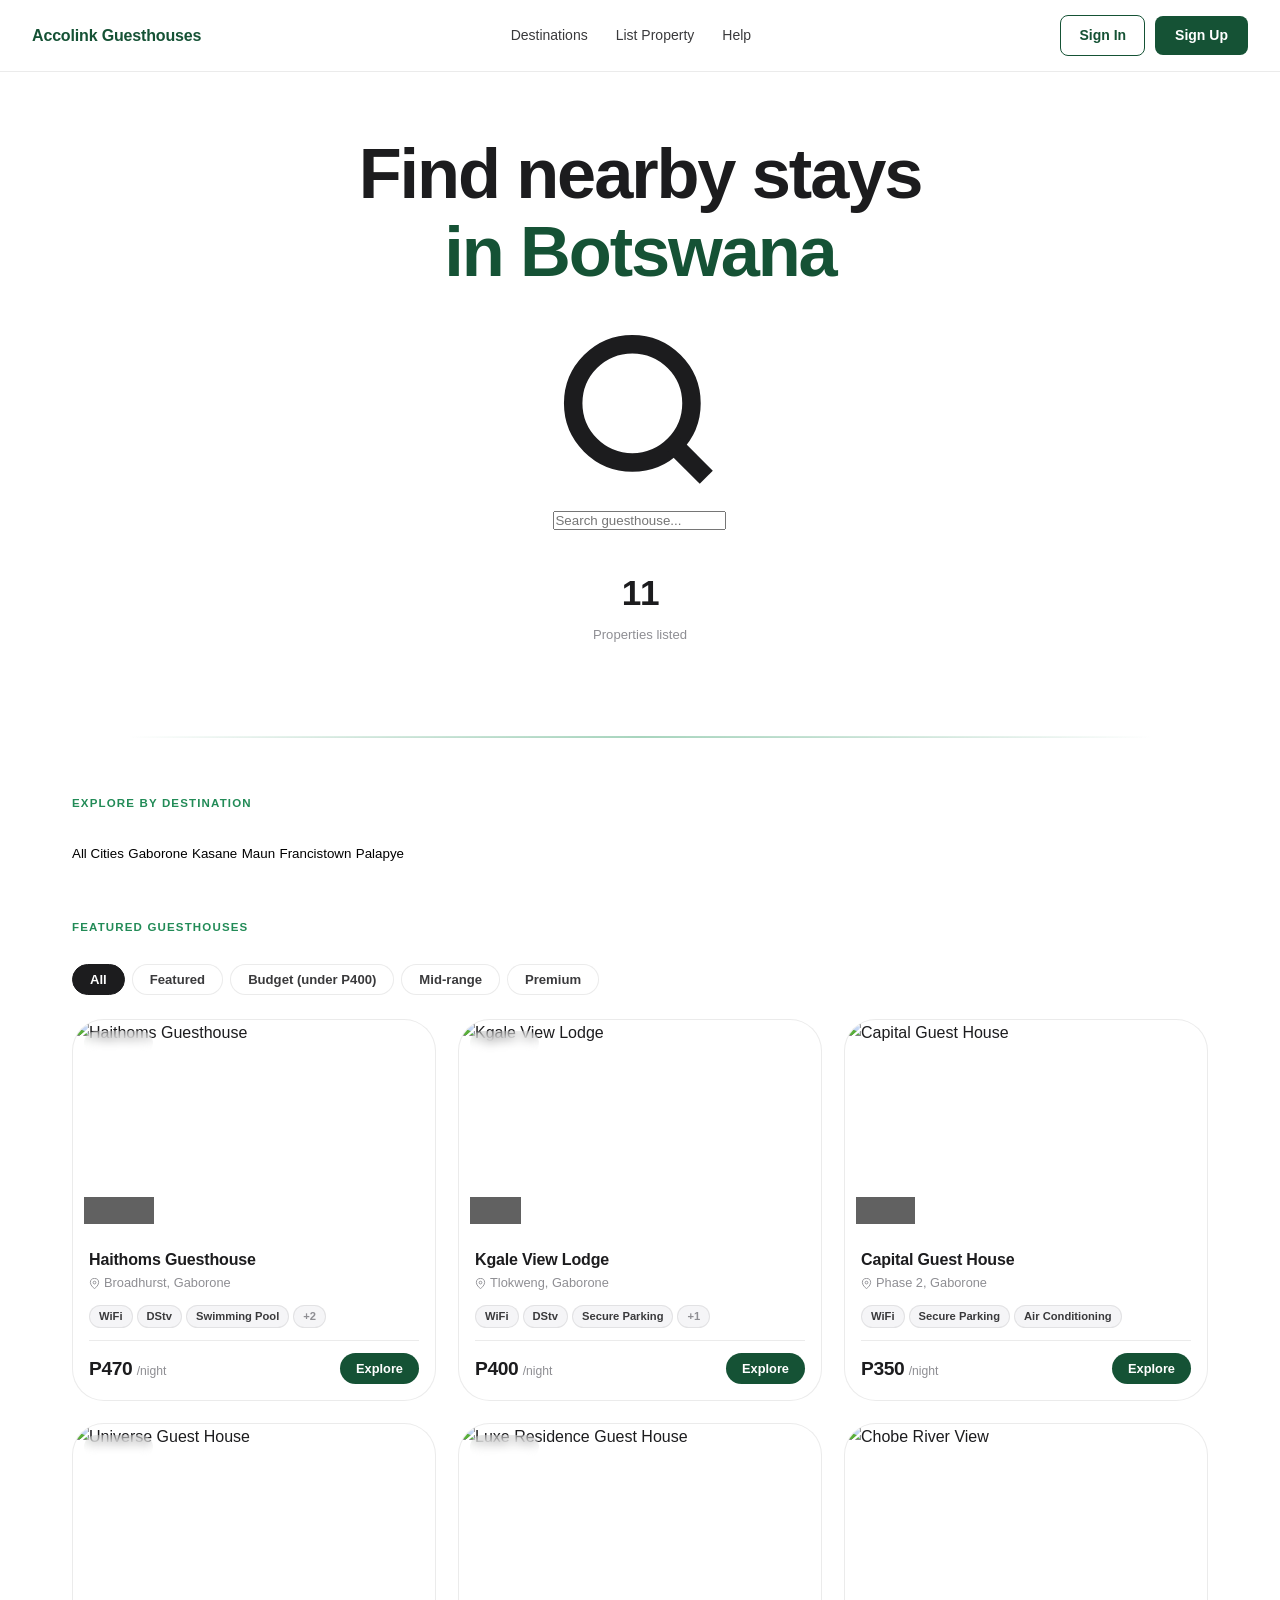
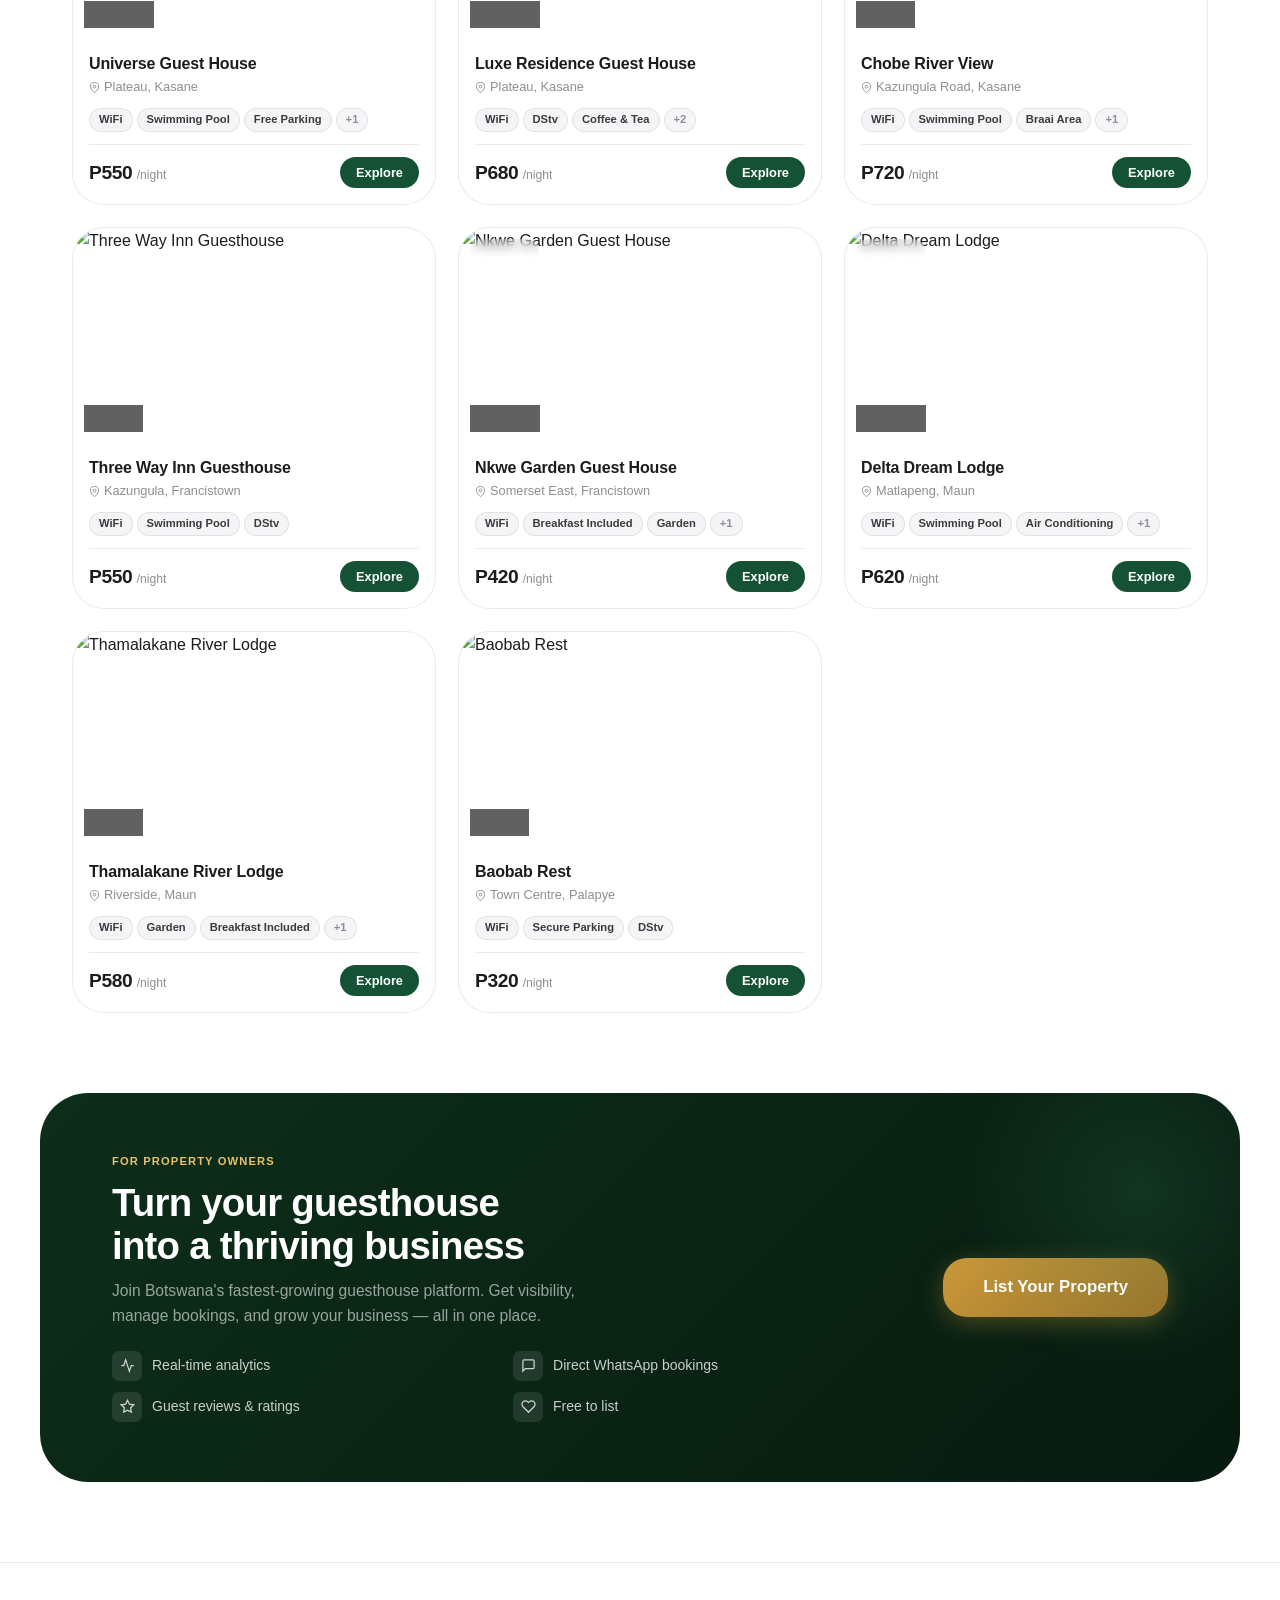
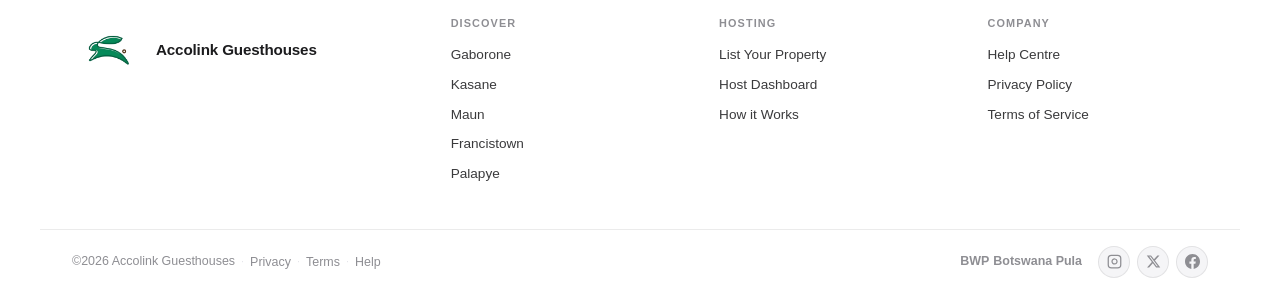
==== commit 9c8f8c14: "Update index.html" ====
--- a/index.html
+++ b/index.html
@@ -19,7 +19,6 @@
 <!-- NAV -->
 <nav class="nav hero-nav" id="mainNav">
   <a href="/" class="nav-logo">
-    <img src="/image/logo.png" alt="Accolink Guesthouses" onerror="this.style.display='none'">
     <span class="nav-logo-text">Accolink Guesthouses</span>
   </a>
   <div class="nav-links">
@@ -61,18 +60,17 @@
 <!-- HERO -->
 <section class="hero">
   <div class="hero-content">
-    <h1 class="hero-title">
-      Find your perfect stay<br>
-      <span>across Botswana</span>
-    </h1>
+    <h1 class="hero-title">Find nearby stays<br><span>in Botswana</span></h1>
 
     <div class="search-widget">
-      <button class="search-btn" onclick="document.getElementById('listings').scrollIntoView({behavior:'smooth'})">
-        <svg viewBox="0 0 24 24" fill="none" stroke="currentColor" stroke-width="2.5">
+      <div class="search-bar-wrap">
+        <svg class="search-bar-icon" viewBox="0 0 24 24" fill="none" stroke="currentColor" stroke-width="2.5">
           <circle cx="11" cy="11" r="8"/><path d="m21 21-4.35-4.35"/>
         </svg>
-        Browse Stays
-      </button>
+        <input type="text" id="heroSearch" class="search-bar-input" placeholder="Search guesthouse..."
+          oninput="filterBySearch(this.value)"
+          onkeydown="if(event.key==='Enter'){document.getElementById('listings').scrollIntoView({behavior:'smooth'})}">
+      </div>
     </div>
 
     <div class="hero-stats">
@@ -94,55 +92,13 @@
     </div>
   </div>
 
-  <div class="cities-grid">
-    <div class="city-card active" onclick="selectCity('')" data-city="">
-      <img class="city-card-img" src="https://images.unsplash.com/photo-1547471080-7cc2caa01a7e?w=400&q=80" alt="All Botswana" loading="lazy">
-      <div class="city-card-overlay"></div>
-      <div class="city-card-info">
-        <span class="city-card-name">All Cities</span>
-        <span class="city-card-count">14 stays</span>
-      </div>
-    </div>
-    <div class="city-card" onclick="selectCity('Gaborone')" data-city="Gaborone">
-      <img class="city-card-img" src="https://images.unsplash.com/photo-1580100586938-02822d99c4a8?w=400&q=80" alt="Gaborone" loading="lazy">
-      <div class="city-card-overlay"></div>
-      <div class="city-card-info">
-        <span class="city-card-name">Gaborone</span>
-        <span class="city-card-count">3 stays</span>
-      </div>
-    </div>
-    <div class="city-card" onclick="selectCity('Kasane')" data-city="Kasane">
-      <img class="city-card-img" src="https://images.unsplash.com/photo-1516426122078-c23e76319801?w=400&q=80" alt="Kasane" loading="lazy">
-      <div class="city-card-overlay"></div>
-      <div class="city-card-info">
-        <span class="city-card-name">Kasane</span>
-        <span class="city-card-count">3 stays</span>
-      </div>
-    </div>
-    <div class="city-card" onclick="selectCity('Maun')" data-city="Maun">
-      <img class="city-card-img" src="https://images.unsplash.com/photo-1523906834658-6e24ef2386f9?w=400&q=80" alt="Maun" loading="lazy">
-      <div class="city-card-overlay"></div>
-      <div class="city-card-info">
-        <span class="city-card-name">Maun</span>
-        <span class="city-card-count">2 stays</span>
-      </div>
-    </div>
-    <div class="city-card" onclick="selectCity('Francistown')" data-city="Francistown">
-      <img class="city-card-img" src="https://images.unsplash.com/photo-1504198453319-5ce911bafcde?w=400&q=80" alt="Francistown" loading="lazy">
-      <div class="city-card-overlay"></div>
-      <div class="city-card-info">
-        <span class="city-card-name">Francistown</span>
-        <span class="city-card-count">2 stays</span>
-      </div>
-    </div>
-    <div class="city-card" onclick="selectCity('Palapye')" data-city="Palapye">
-      <img class="city-card-img" src="https://images.unsplash.com/photo-1550358864-518f202c02ba?w=400&q=80" alt="Palapye" loading="lazy">
-      <div class="city-card-overlay"></div>
-      <div class="city-card-info">
-        <span class="city-card-name">Palapye</span>
-        <span class="city-card-count">1 stay</span>
-      </div>
-    </div>
+  <div class="cities-pills">
+    <button class="city-pill active" onclick="selectCity('')" data-city="">All Cities</button>
+    <button class="city-pill" onclick="selectCity('Gaborone')" data-city="Gaborone">Gaborone</button>
+    <button class="city-pill" onclick="selectCity('Kasane')" data-city="Kasane">Kasane</button>
+    <button class="city-pill" onclick="selectCity('Maun')" data-city="Maun">Maun</button>
+    <button class="city-pill" onclick="selectCity('Francistown')" data-city="Francistown">Francistown</button>
+    <button class="city-pill" onclick="selectCity('Palapye')" data-city="Palapye">Palapye</button>
   </div>
 </section>
 
@@ -151,7 +107,6 @@
   <div class="section-header">
     <div>
       <p class="section-eyebrow">Featured guesthouses</p>
-      <h2 class="section-title" id="listingsTitle">All stays</h2>
     </div>
   </div>
 
@@ -256,10 +211,6 @@
             Call
           </button>
         </div>
-        <div class="booking-note">
-          <span class="pending-badge">Pending</span>
-          Booking logged as pending until confirmed by both parties
-        </div>
       </div>
 
       <!-- Reviews -->
@@ -282,14 +233,15 @@
           <div id="reviewLoginPrompt" class="login-prompt"><a href="/auth.html">Sign in</a> to leave a review</div>
           <div id="reviewForm" style="display:none">
             <div class="star-picker" id="starPicker">
-              <button class="star-pick-btn" data-val="1" onclick="setRating(1)">&#9733;</button>
-              <button class="star-pick-btn" data-val="2" onclick="setRating(2)">&#9733;</button>
-              <button class="star-pick-btn" data-val="3" onclick="setRating(3)">&#9733;</button>
-              <button class="star-pick-btn" data-val="4" onclick="setRating(4)">&#9733;</button>
-              <button class="star-pick-btn" data-val="5" onclick="setRating(5)">&#9733;</button>
+              <button class="star-pick-btn" data-val="1" onclick="setRating(1)" onmouseover="hoverRating(1)" onmouseout="hoverRating(0)">&#9733;</button>
+              <button class="star-pick-btn" data-val="2" onclick="setRating(2)" onmouseover="hoverRating(2)" onmouseout="hoverRating(0)">&#9733;</button>
+              <button class="star-pick-btn" data-val="3" onclick="setRating(3)" onmouseover="hoverRating(3)" onmouseout="hoverRating(0)">&#9733;</button>
+              <button class="star-pick-btn" data-val="4" onclick="setRating(4)" onmouseover="hoverRating(4)" onmouseout="hoverRating(0)">&#9733;</button>
+              <button class="star-pick-btn" data-val="5" onclick="setRating(5)" onmouseover="hoverRating(5)" onmouseout="hoverRating(0)">&#9733;</button>
             </div>
-            <textarea class="form-textarea" id="reviewComment" placeholder="Share your experience…"></textarea>
-            <button class="btn-primary" onclick="submitReview()">Submit Review</button>
+            <div class="star-label" id="starLabel" style="font-size:0.8rem;color:var(--ink-lt);margin-bottom:10px;min-height:18px"></div>
+            <textarea class="form-textarea" id="reviewComment" placeholder="Share your experience… (optional)"></textarea>
+            <button class="btn-primary" onclick="submitReview()" id="submitReviewBtn" disabled style="opacity:0.45;cursor:not-allowed">Submit Review</button>
           </div>
         </div>
       </div>
@@ -320,7 +272,7 @@
         <img src="/image/logo.png" alt="" onerror="this.style.display='none'">
         <span class="footer-brand-name">Accolink Guesthouses</span>
       </div>
-      <p class="footer-brand-desc">Botswana's home for guesthouse discovery. Find verified stays across every corner of the country.</p>
+      <p class="footer-brand-desc" style="display:none">Botswana's home for guesthouse discovery. Find verified stays across every corner of the country.</p>
     </div>
     <div>
       <p class="footer-col-title">Discover</p>
@@ -361,8 +313,7 @@
     </div>
     <div class="footer-right">
       <div class="footer-currency">
-        <svg width="13" height="13" viewBox="0 0 24 24" fill="none" stroke="currentColor" stroke-width="2"><circle cx="12" cy="12" r="10"/><line x1="12" y1="8" x2="12" y2="16"/><line x1="8" y1="12" x2="16" y2="12"/></svg>
-        BWP
+        <span>BWP</span> Botswana Pula
       </div>
       <div class="footer-social">
         <a href="https://instagram.com" class="social-btn" target="_blank" rel="noopener" aria-label="Instagram">
@@ -495,6 +446,10 @@
 
 function applyFilters() {
   let filtered = allListings.filter(gh => {
+    if (searchQuery) {
+      const haystack = `${gh.name} ${gh.city} ${gh.neighborhood||''}`.toLowerCase();
+      if (!haystack.includes(searchQuery)) return false;
+    }
     if (activeFilter === 'featured') return gh.featured;
     if (activeFilter === 'budget')   return gh.price_per_night < 400;
     if (activeFilter === 'mid')      return gh.price_per_night >= 400 && gh.price_per_night <= 600;
@@ -506,8 +461,6 @@
 
 function renderListings(list) {
   const grid  = document.getElementById('listingsGrid');
-  const title = document.getElementById('listingsTitle');
-  title.textContent = activeCity ? `${activeCity} stays` : 'All stays';
 
   if (!list.length) {
     grid.innerHTML = `<div class="empty-state" style="grid-column:1/-1">
@@ -563,7 +516,7 @@
 // ── CITY / FILTER ──
 function selectCity(city) {
   activeCity = city;
-  document.querySelectorAll('.city-card').forEach(c => c.classList.toggle('active', c.dataset.city === city));
+  document.querySelectorAll('.city-pill').forEach(c => c.classList.toggle('active', c.dataset.city === city));
   loadListings();
   document.getElementById('listings').scrollIntoView({ behavior:'smooth' });
 }
@@ -716,9 +669,32 @@
   }).join('') || '<p style="color:var(--ink-lt);font-size:.875rem;padding:8px 0">No reviews yet — be the first!</p>';
 }
 
+let searchQuery = '';
+function filterBySearch(val) {
+  searchQuery = val.toLowerCase().trim();
+  applyFilters();
+  if (searchQuery) document.getElementById('listings').scrollIntoView({ behavior:'smooth' });
+}
+
+const STAR_LABELS = ['','Terrible','Poor','Okay','Good','Excellent'];
+function hoverRating(val) {
+  const stars = document.querySelectorAll('.star-pick-btn');
+  if (val === 0) {
+    stars.forEach(b => b.classList.toggle('hovered', false));
+    return;
+  }
+  stars.forEach(b => b.classList.toggle('hovered', parseInt(b.dataset.val) <= val));
+  const label = document.getElementById('starLabel');
+  if (label) label.textContent = STAR_LABELS[val] || '';
+}
+
 function setRating(val) {
   reviewRating = val;
   document.querySelectorAll('.star-pick-btn').forEach(b => b.classList.toggle('selected', parseInt(b.dataset.val)<=val));
+  const label = document.getElementById('starLabel');
+  if (label) label.textContent = STAR_LABELS[val] || '';
+  const btn = document.getElementById('submitReviewBtn');
+  if (btn) { btn.disabled = false; btn.style.opacity = '1'; btn.style.cursor = 'pointer'; }
 }
 
 async function submitReview() {
@@ -733,6 +709,9 @@
   document.getElementById('reviewComment').value = '';
   reviewRating = 0;
   document.querySelectorAll('.star-pick-btn').forEach(b => b.classList.remove('selected'));
+  const lbl = document.getElementById('starLabel'); if (lbl) lbl.textContent = '';
+  const sbtn = document.getElementById('submitReviewBtn');
+  if (sbtn) { sbtn.disabled = true; sbtn.style.opacity = '0.45'; sbtn.style.cursor = 'not-allowed'; }
   try {
     const { data: reviews } = await API.getReviews(currentGH.id);
     const { data: updated } = await API.getGuesthouse(currentGH.id);
--- a/css/style.css
+++ b/css/style.css
@@ -1,11 +1,8 @@
 /* ============================================================
-   ACCOLINK — Premium Stylesheet
-   Fonts: Cormorant Garamond (display) + DM Sans (body)
+   ACCOLINK — Premium Stylesheet  v2
+   Font: SF Pro / System UI stack (no import needed)
    ============================================================ */
 
-@import url('https://fonts.googleapis.com/css2?family=Cormorant+Garamond:ital,wght@0,400;0,500;0,600;0,700;1,400;1,600&family=DM+Sans:ital,opsz,wght@0,9..40,300;0,9..40,400;0,9..40,500;0,9..40,600;0,9..40,700;1,9..40,400&display=swap');
-
-/* ---- CSS VARIABLES ---- */
 :root {
   --g900: #071A0F;
   --g800: #0D2E1A;
@@ -20,17 +17,17 @@
   --gold-lt: #E8C06A;
   --gold-dk: #9A7228;
 
-  --cream:   #FAF7F2;
-  --cream2:  #F2EDE6;
-  --cream3:  #E8E0D4;
-
-  --ink:     #0F1E17;
-  --ink-mid: #3A4D43;
-  --ink-lt:  #7A8D82;
+  --cream:   #FFFFFF;
+  --cream2:  #F5F5F7;
+  --cream3:  #E5E5EA;
+
+  --ink:     #1C1C1E;
+  --ink-mid: #3A3A3C;
+  --ink-lt:  #8E8E93;
 
   --white:   #FFFFFF;
   --surface: #FFFFFF;
-  --border:  rgba(21, 82, 53, 0.1);
+  --border:  rgba(0,0,0,0.08);
 
   --r-sm:  8px;
   --r-md:  16px;
@@ -38,1223 +35,621 @@
   --r-xl:  32px;
   --r-2xl: 48px;
 
-  --sh-sm: 0 2px 8px rgba(14,30,23,0.07);
-  --sh-md: 0 8px 32px rgba(14,30,23,0.10);
-  --sh-lg: 0 20px 60px rgba(14,30,23,0.14);
-  --sh-xl: 0 40px 100px rgba(14,30,23,0.18);
-
-  --ease:  cubic-bezier(0.16,1,0.3,1);
-  --t:     0.28s var(--ease);
-}
-
-/* ---- RESET ---- */
+  --sh-sm: 0 2px 8px rgba(0,0,0,0.06);
+  --sh-md: 0 8px 32px rgba(0,0,0,0.09);
+  --sh-lg: 0 20px 60px rgba(0,0,0,0.12);
+  --sh-xl: 0 40px 100px rgba(0,0,0,0.15);
+
+  --ease: cubic-bezier(0.16,1,0.3,1);
+  --t:    0.28s var(--ease);
+  --font: -apple-system, BlinkMacSystemFont, 'SF Pro Display', 'SF Pro Text',
+          'Helvetica Neue', Arial, 'Segoe UI', system-ui, sans-serif;
+}
+
 *, *::before, *::after { box-sizing: border-box; margin: 0; padding: 0; }
 html { scroll-behavior: smooth; font-size: 16px; }
 body {
-  font-family: 'DM Sans', system-ui, sans-serif;
-  background: var(--cream);
+  font-family: var(--font);
+  background: #fff;
   color: var(--ink);
   line-height: 1.6;
   -webkit-font-smoothing: antialiased;
   overflow-x: hidden;
 }
 img { display: block; max-width: 100%; object-fit: cover; }
-a  { text-decoration: none; color: inherit; }
+a   { text-decoration: none; color: inherit; }
 button { font-family: inherit; cursor: pointer; border: none; background: none; }
 input, textarea, select { font-family: inherit; }
 
-/* ---- TYPOGRAPHY ---- */
-.display { font-family: 'Cormorant Garamond', serif; }
-h1,h2,h3 { font-family: 'Cormorant Garamond', serif; font-weight: 600; line-height: 1.15; }
-h1 { font-size: clamp(2.8rem, 6vw, 5rem); }
-h2 { font-size: clamp(1.8rem, 3.5vw, 2.6rem); }
-h3 { font-size: clamp(1.4rem, 2.5vw, 1.8rem); }
-
-/* ============================================================
-   NAVIGATION
-   ============================================================ */
+h1,h2,h3 { font-family: var(--font); font-weight: 700; line-height: 1.1; letter-spacing: -0.02em; }
+h1 { font-size: clamp(2.4rem, 5.5vw, 4.8rem); }
+h2 { font-size: clamp(1.6rem, 3vw, 2.4rem); }
+h3 { font-size: clamp(1.1rem, 2vw, 1.5rem); }
+
+/* ============================================================ NAV */
 .nav {
   position: fixed; top: 0; left: 0; right: 0; z-index: 1000;
-  padding: 0 24px;
-  height: 68px;
+  padding: 0 32px; height: 72px;
   display: flex; align-items: center; justify-content: space-between;
-  transition: all var(--t);
-}
-.nav.scrolled {
-  background: rgba(255,255,255,0.95);
+  background: rgba(255,255,255,0.96);
   backdrop-filter: blur(20px) saturate(180%);
   border-bottom: 1px solid var(--border);
-  box-shadow: var(--sh-sm);
-}
-.nav.hero-nav { background: transparent; }
-.nav.hero-nav .nav-logo-text { color: var(--white); }
-.nav.hero-nav .nav-links a  { color: rgba(255,255,255,0.9); }
-.nav.hero-nav .nav-links a:hover { color: var(--white); }
-
-.nav-logo { display: flex; align-items: center; gap: 10px; }
-.nav-logo img { width: 38px; height: 38px; object-fit: contain; }
+  transition: box-shadow var(--t);
+}
+.nav.scrolled { box-shadow: var(--sh-sm); }
+.nav.hero-nav { background: rgba(255,255,255,0.96); }
+.nav.hero-nav .nav-logo-text { color: var(--g700); }
+.nav.hero-nav .nav-links a   { color: var(--ink-mid); }
+
+.nav-logo { display: flex; align-items: center; gap: 12px; }
+.nav-logo img { width: 72px; height: 72px; object-fit: contain; }
 .nav-logo-text {
-  font-family: 'Cormorant Garamond', serif;
-  font-size: 1.4rem; font-weight: 700;
-  color: var(--g700);
-  letter-spacing: -0.01em;
-  transition: color var(--t);
-}
-
-.nav-links { display: flex; align-items: center; gap: 4px; }
+  font-size: 1rem; font-weight: 700; color: var(--g700);
+  letter-spacing: -0.01em; transition: color var(--t);
+}
+
+.nav-links { display: flex; align-items: center; gap: 2px; }
 .nav-links a {
-  padding: 8px 14px; border-radius: var(--r-sm);
-  font-size: 0.9rem; font-weight: 500;
-  color: var(--ink-mid);
+  padding: 7px 13px; border-radius: var(--r-sm);
+  font-size: 0.875rem; font-weight: 500; color: var(--ink-mid);
   transition: all var(--t);
 }
-.nav-links a:hover { background: var(--g100); color: var(--g700); }
+.nav-links a:hover { background: var(--cream2); color: var(--g700); }
 
 .nav-auth-btns { display: flex; align-items: center; gap: 10px; }
 .nav-user-menu { display: none; align-items: center; gap: 10px; }
 
 .btn-ghost {
-  padding: 9px 20px; border-radius: var(--r-sm);
-  font-size: 0.9rem; font-weight: 600;
+  padding: 8px 18px; border-radius: var(--r-sm);
+  font-size: 0.875rem; font-weight: 600;
   color: var(--g700); border: 1.5px solid var(--g700);
   transition: all var(--t);
 }
-.btn-ghost:hover { background: var(--g700); color: white; }
+.btn-ghost:hover { background: var(--g700); color: #fff; }
 
 .btn-primary {
-  padding: 9px 22px; border-radius: var(--r-sm);
-  font-size: 0.9rem; font-weight: 600;
-  background: var(--g700); color: white;
+  padding: 8px 20px; border-radius: var(--r-sm);
+  font-size: 0.875rem; font-weight: 600;
+  background: var(--g700); color: #fff;
   transition: all var(--t);
 }
 .btn-primary:hover { background: var(--g800); transform: translateY(-1px); box-shadow: var(--sh-md); }
-.btn-primary:active { transform: none; }
 
 .btn-gold {
   padding: 14px 32px; border-radius: var(--r-md);
   font-size: 1rem; font-weight: 700;
   background: linear-gradient(135deg, var(--gold), var(--gold-dk));
-  color: white;
-  box-shadow: 0 6px 24px rgba(201,152,58,0.35);
+  color: #fff; box-shadow: 0 6px 24px rgba(201,152,58,0.35);
   transition: all var(--t);
 }
 .btn-gold:hover { transform: translateY(-2px); box-shadow: 0 10px 32px rgba(201,152,58,0.45); }
-
-.btn-lg {
-  padding: 16px 40px;
-  font-size: 1.05rem;
-  border-radius: var(--r-lg);
-}
-
-.nav-hamburger { display: none; flex-direction: column; gap: 5px; width: 28px; }
-.nav-hamburger span {
-  height: 2px; background: var(--g700); border-radius: 2px;
+.btn-lg { padding: 16px 40px; font-size: 1.05rem; border-radius: var(--r-lg); }
+
+.nav-hamburger { display: none; flex-direction: column; gap: 5px; width: 26px; }
+.nav-hamburger span { height: 2px; background: var(--g700); border-radius: 2px; transition: all var(--t); }
+
+/* ============================================================ HERO */
+.hero {
+  position: relative; min-height: 82svh;
+  display: flex; flex-direction: column; justify-content: center; align-items: center;
+  background: #fff; padding: 100px 24px 56px; overflow: hidden;
+}
+.hero::after {
+  content: ''; position: absolute; bottom: 0; left: 10%; right: 10%; height: 2px;
+  background: linear-gradient(90deg, transparent, var(--g300), transparent);
+}
+.hero-bg, .hero-grid, .hero-orb { display: none; }
+
+.hero-content { position: relative; z-index: 2; text-align: center; max-width: 720px; }
+.hero-badge   { display: none; }
+.hero-title   { color: var(--ink); margin-bottom: 0; font-weight: 800; letter-spacing: -0.03em; }
+.hero-title span { color: var(--g700); }
+.hero-subtitle { display: none; }
+
+.search-widget {
+  display: flex; justify-content: center;
+  margin: 32px auto 0; max-width: 260px;
+}
+.search-field { display: none; }
+.search-btn {
+  display: flex; align-items: center; gap: 10px;
+  background: var(--g700); color: #fff;
+  border-radius: var(--r-lg); padding: 14px 40px;
+  font-weight: 700; font-size: 1rem; width: 100%; justify-content: center;
   transition: all var(--t);
 }
-.nav.hero-nav .nav-hamburger span { background: white; }
-
-/* ============================================================
-   HERO
-   ============================================================ */
-.hero {
-  position: relative; min-height: 100svh;
-  display: flex; flex-direction: column; justify-content: center; align-items: center;
-  overflow: hidden; padding: 0 24px;
-}
-
-.hero-bg {
-  position: absolute; inset: 0;
-  background:
-    radial-gradient(ellipse 80% 60% at 20% 40%, rgba(34,139,87,0.25) 0%, transparent 60%),
-    radial-gradient(ellipse 60% 50% at 80% 70%, rgba(21,82,53,0.3) 0%, transparent 60%),
-    linear-gradient(160deg, var(--g900) 0%, #0E2B1C 40%, #122E1E 70%, var(--g800) 100%);
-}
-
-/* Floating botanical circles */
-.hero-orb {
-  position: absolute; border-radius: 50%;
-  background: radial-gradient(circle, rgba(34,139,87,0.15), transparent 70%);
-  pointer-events: none;
-}
-.hero-orb-1 { width: 500px; height: 500px; top: -100px; right: -100px; animation: float1 12s ease-in-out infinite; }
-.hero-orb-2 { width: 350px; height: 350px; bottom: 0; left: -80px; animation: float2 15s ease-in-out infinite; }
-.hero-orb-3 { width: 200px; height: 200px; top: 30%; left: 20%; animation: float3 10s ease-in-out infinite; }
-
-@keyframes float1 { 0%,100%{transform:translate(0,0) scale(1)} 50%{transform:translate(-30px,20px) scale(1.05)} }
-@keyframes float2 { 0%,100%{transform:translate(0,0)} 50%{transform:translate(20px,-30px)} }
-@keyframes float3 { 0%,100%{transform:translate(0,0) scale(1)} 50%{transform:translate(10px,15px) scale(0.95)} }
-
-/* Grid pattern overlay */
-.hero-grid {
-  position: absolute; inset: 0;
-  background-image: linear-gradient(rgba(255,255,255,0.025) 1px, transparent 1px),
-                    linear-gradient(90deg, rgba(255,255,255,0.025) 1px, transparent 1px);
-  background-size: 60px 60px;
-  pointer-events: none;
-}
-
-.hero-content { position: relative; z-index: 2; text-align: center; max-width: 820px; }
-
-.hero-badge {
-  display: inline-flex; align-items: center; gap: 8px;
-  background: rgba(255,255,255,0.1);
-  border: 1px solid rgba(255,255,255,0.2);
-  backdrop-filter: blur(10px);
-  padding: 8px 18px; border-radius: var(--r-2xl);
-  margin-bottom: 28px;
-  font-size: 0.85rem; color: rgba(255,255,255,0.85); font-weight: 500;
-  animation: fadeUp 0.8s var(--ease) forwards;
-}
-.hero-badge-dot { width: 6px; height: 6px; border-radius: 50%; background: var(--gold-lt); animation: pulse 2s infinite; }
-@keyframes pulse { 0%,100%{opacity:1;transform:scale(1)} 50%{opacity:0.6;transform:scale(0.8)} }
-
-.hero-title {
-  color: white; margin-bottom: 20px;
-  font-size: clamp(3rem, 7vw, 5.5rem);
-  animation: fadeUp 0.8s var(--ease) 0.1s both;
-}
-.hero-title span { color: var(--gold-lt); font-style: italic; }
-
-.hero-subtitle {
-  color: rgba(255,255,255,0.7);
-  font-size: clamp(1rem, 2vw, 1.2rem);
-  max-width: 600px; margin: 0 auto 40px;
-  animation: fadeUp 0.8s var(--ease) 0.2s both;
-}
-
-/* Search Widget */
-.search-widget {
-  background: rgba(255,255,255,0.97);
-  border-radius: var(--r-xl);
-  box-shadow: var(--sh-xl), 0 0 0 1px rgba(255,255,255,0.5);
-  padding: 8px;
-  display: grid;
-  grid-template-columns: 1fr 1fr auto;
-  gap: 0;
-  max-width: 700px; margin: 0 auto;
-  animation: fadeUp 0.8s var(--ease) 0.3s both;
-}
-
-.search-field {
-  padding: 12px 20px;
-  border-right: 1px solid var(--border);
-  cursor: pointer; position: relative;
-}
-.search-field:last-of-type { border-right: none; }
-.search-field-label {
-  font-size: 0.72rem; font-weight: 700; color: var(--g700);
-  text-transform: uppercase; letter-spacing: 0.08em;
-  display: block; margin-bottom: 4px;
-}
-.search-field select, .search-field input {
-  width: 100%; border: none; outline: none; background: transparent;
-  font-size: 0.95rem; font-weight: 500; color: var(--ink);
-  cursor: pointer;
-  -webkit-appearance: none; appearance: none;
-}
-.search-field select option { color: var(--ink); }
-
-.search-btn {
-  display: flex; align-items: center; gap: 8px;
-  background: linear-gradient(135deg, var(--g600), var(--g800));
-  color: white; border-radius: var(--r-lg);
-  padding: 14px 28px; font-weight: 700; font-size: 0.95rem;
-  transition: all var(--t);
-  margin: 2px;
-}
-.search-btn:hover { background: linear-gradient(135deg, var(--g700), var(--g900)); transform: scale(1.02); }
+.search-btn:hover { background: var(--g800); transform: translateY(-2px); box-shadow: 0 8px 24px rgba(21,82,53,0.3); }
 .search-btn svg { width: 18px; height: 18px; }
 
-.hero-stats {
-  display: flex; gap: 32px; justify-content: center;
-  margin-top: 28px;
-  animation: fadeUp 0.8s var(--ease) 0.4s both;
-}
-.hero-stat { text-align: center; color: rgba(255,255,255,0.85); }
-.hero-stat-num { font-family: 'Cormorant Garamond', serif; font-size: 1.8rem; font-weight: 700; color: white; display: block; }
-.hero-stat-label { font-size: 0.8rem; }
-
-.hero-scroll {
-  position: absolute; bottom: 30px; left: 50%; transform: translateX(-50%);
-  display: flex; flex-direction: column; align-items: center; gap: 8px;
-  color: rgba(255,255,255,0.5); font-size: 0.75rem; letter-spacing: 0.1em;
-  animation: fadeIn 1s 1s both;
-}
-.scroll-line {
-  width: 1px; height: 40px;
-  background: linear-gradient(to bottom, rgba(255,255,255,0.5), transparent);
-  animation: scrollAnim 2s ease-in-out infinite;
-}
-@keyframes scrollAnim { 0%,100%{transform:scaleY(1);opacity:1} 50%{transform:scaleY(0.5);opacity:0.4} }
-
-/* ============================================================
-   CITY SECTION
-   ============================================================ */
-.cities-section {
-  padding: 80px 24px 40px;
-  max-width: 1200px; margin: 0 auto;
-}
-.section-header {
-  display: flex; align-items: flex-end; justify-content: space-between;
-  margin-bottom: 32px;
-}
+.hero-stats  { display: flex; justify-content: center; margin-top: 32px; }
+.hero-stat   { text-align: center; }
+.hero-stat.hide { display: none; }
+.hero-stat-num   { font-size: 2.2rem; font-weight: 800; color: var(--ink); display: block; letter-spacing: -0.04em; }
+.hero-stat-label { font-size: 0.82rem; color: var(--ink-lt); }
+.hero-scroll { display: none; }
+
+/* ============================================================ CITIES */
+.cities-section { padding: 56px 32px 36px; max-width: 1200px; margin: 0 auto; }
+.section-header { display: flex; align-items: flex-end; justify-content: space-between; margin-bottom: 24px; }
 .section-eyebrow {
-  font-size: 0.8rem; font-weight: 700; text-transform: uppercase;
-  letter-spacing: 0.1em; color: var(--g500); margin-bottom: 8px;
+  font-size: 0.72rem; font-weight: 700; text-transform: uppercase;
+  letter-spacing: 0.1em; color: var(--g500); margin-bottom: 4px;
 }
 .section-title { color: var(--ink); }
 .see-all-link {
-  font-size: 0.9rem; font-weight: 600; color: var(--g700);
-  border-bottom: 1.5px solid currentColor;
-  padding-bottom: 2px;
-  white-space: nowrap; margin-left: 24px;
-  transition: color var(--t);
+  font-size: 0.875rem; font-weight: 600; color: var(--g700);
+  border-bottom: 1.5px solid currentColor; padding-bottom: 2px;
+  white-space: nowrap; margin-left: 20px; transition: color var(--t);
 }
 .see-all-link:hover { color: var(--gold-dk); }
 
-.cities-grid {
-  display: grid;
-  grid-template-columns: repeat(6, 1fr);
-  gap: 16px;
-}
+.cities-grid { display: grid; grid-template-columns: repeat(6,1fr); gap: 12px; }
 .city-card {
-  position: relative; border-radius: var(--r-lg);
-  overflow: hidden; cursor: pointer;
-  aspect-ratio: 3/4;
-  transition: transform var(--t), box-shadow var(--t);
-}
-.city-card:hover { transform: translateY(-6px); box-shadow: var(--sh-lg); }
+  position: relative; border-radius: var(--r-lg); overflow: hidden;
+  cursor: pointer; aspect-ratio: 3/4; transition: transform var(--t), box-shadow var(--t);
+}
+.city-card:hover { transform: translateY(-5px); box-shadow: var(--sh-lg); }
 .city-card:hover .city-card-img { transform: scale(1.06); }
 .city-card.active { outline: 3px solid var(--gold); outline-offset: 2px; }
-
-.city-card-img {
-  width: 100%; height: 100%;
-  transition: transform 0.6s var(--ease);
-}
+.city-card-img { width: 100%; height: 100%; transition: transform 0.6s var(--ease); }
 .city-card-overlay {
   position: absolute; inset: 0;
-  background: linear-gradient(to top, rgba(7,26,15,0.85) 0%, rgba(7,26,15,0.1) 60%);
-}
-.city-card-info {
-  position: absolute; bottom: 0; left: 0; right: 0;
-  padding: 16px;
-}
-.city-card-name {
-  font-family: 'Cormorant Garamond', serif;
-  font-size: 1.1rem; font-weight: 700; color: white;
-  display: block;
-}
-.city-card-count { font-size: 0.75rem; color: rgba(255,255,255,0.7); }
-
-/* ============================================================
-   LISTINGS SECTION
-   ============================================================ */
-.listings-section {
-  padding: 20px 24px 80px;
-  max-width: 1200px; margin: 0 auto;
-}
-
-.filter-bar {
-  display: flex; align-items: center; gap: 10px;
-  margin-bottom: 32px; flex-wrap: wrap;
-}
+  background: linear-gradient(to top, rgba(0,0,0,0.78) 0%, rgba(0,0,0,0.04) 55%);
+}
+.city-card-info { position: absolute; bottom: 0; left: 0; right: 0; padding: 13px; }
+.city-card-name { font-size: 0.95rem; font-weight: 700; color: #fff; display: block; letter-spacing: -0.01em; }
+.city-card-count { font-size: 0.7rem; color: rgba(255,255,255,0.65); }
+
+/* ============================================================ LISTINGS */
+.listings-section { padding: 16px 32px 80px; max-width: 1200px; margin: 0 auto; }
+
+.filter-bar { display: flex; align-items: center; gap: 7px; margin-bottom: 24px; flex-wrap: wrap; }
 .filter-pill {
-  padding: 9px 20px; border-radius: var(--r-2xl);
-  font-size: 0.875rem; font-weight: 600;
-  border: 1.5px solid var(--border);
-  background: white; color: var(--ink-mid);
+  padding: 7px 17px; border-radius: var(--r-2xl);
+  font-size: 0.82rem; font-weight: 600;
+  border: 1.5px solid var(--border); background: #fff; color: var(--ink-mid);
   cursor: pointer; transition: all var(--t);
 }
-.filter-pill:hover { border-color: var(--g700); color: var(--g700); }
-.filter-pill.active {
-  background: var(--g700); color: white; border-color: var(--g700);
-  box-shadow: 0 4px 14px rgba(21,82,53,0.3);
-}
-
-.listings-grid {
-  display: grid;
-  grid-template-columns: repeat(auto-fill, minmax(320px, 1fr));
-  gap: 28px;
-}
-
-/* ---- LISTING CARD ---- */
+.filter-pill:hover { border-color: var(--ink); color: var(--ink); }
+.filter-pill.active { background: var(--ink); color: #fff; border-color: var(--ink); }
+
+.listings-grid { display: grid; grid-template-columns: repeat(auto-fill, minmax(300px,1fr)); gap: 22px; }
+
 .listing-card {
-  background: white; border-radius: var(--r-xl);
-  overflow: hidden;
-  box-shadow: var(--sh-sm);
-  transition: all var(--t);
-  cursor: pointer;
-}
-.listing-card:hover {
-  transform: translateY(-6px);
-  box-shadow: var(--sh-lg);
-}
-
-.card-image-wrap {
-  position: relative; height: 230px; overflow: hidden;
-}
-.card-image-wrap img {
-  width: 100%; height: 100%; transition: transform 0.6s var(--ease);
-}
-.listing-card:hover .card-image-wrap img { transform: scale(1.05); }
+  background: #fff; border-radius: var(--r-xl); overflow: hidden;
+  border: 1px solid var(--border); transition: all var(--t); cursor: pointer;
+}
+.listing-card:hover { transform: translateY(-5px); box-shadow: var(--sh-lg); border-color: transparent; }
+
+.card-image-wrap { position: relative; height: 215px; overflow: hidden; }
+.card-image-wrap img { width: 100%; height: 100%; transition: transform 0.6s var(--ease); }
+.listing-card:hover .card-image-wrap img { transform: scale(1.04); }
 
 .card-badge {
-  position: absolute; top: 14px; left: 14px;
-  background: rgba(255,255,255,0.95);
-  border-radius: var(--r-2xl);
-  padding: 5px 12px;
-  font-size: 0.75rem; font-weight: 700;
-  color: var(--g700);
-  backdrop-filter: blur(8px);
-}
-.card-badge.featured {
-  background: linear-gradient(135deg, var(--gold), var(--gold-dk));
-  color: white;
-}
+  position: absolute; top: 11px; left: 11px;
+  background: rgba(255,255,255,0.94); border-radius: var(--r-2xl);
+  padding: 3px 11px; font-size: 0.7rem; font-weight: 700; color: var(--g700);
+  backdrop-filter: blur(6px);
+}
+.card-badge.featured { background: linear-gradient(135deg,var(--gold),var(--gold-dk)); color: #fff; }
 
 .card-rating-overlay {
-  position: absolute; bottom: 14px; left: 14px;
-  display: flex; align-items: center; gap: 6px;
-  background: rgba(7,26,15,0.75);
-  backdrop-filter: blur(8px);
-  border-radius: var(--r-2xl);
-  padding: 5px 12px;
-  color: white; font-size: 0.82rem; font-weight: 600;
-}
-.card-rating-overlay .star { color: var(--gold-lt); font-size: 0.9rem; }
-
-.card-body { padding: 20px; }
+  position: absolute; bottom: 11px; left: 11px;
+  display: flex; align-items: center; gap: 4px;
+  background: rgba(0,0,0,0.62); backdrop-filter: blur(6px);
+  border-radius: var(--r-2xl); padding: 3px 9px;
+  color: #fff; font-size: 0.78rem; font-weight: 600;
+}
+.card-rating-overlay .star { color: #FFD60A; font-size: 0.82rem; }
+
+.card-body { padding: 16px; }
 .card-name {
-  font-family: 'Cormorant Garamond', serif;
-  font-size: 1.25rem; font-weight: 700;
-  color: var(--ink); margin-bottom: 6px;
+  font-size: 1rem; font-weight: 700; color: var(--ink); margin-bottom: 4px;
+  letter-spacing: -0.01em;
   display: -webkit-box; -webkit-line-clamp: 1; -webkit-box-orient: vertical; overflow: hidden;
 }
 .card-location {
-  display: flex; align-items: center; gap: 5px;
-  font-size: 0.85rem; color: var(--ink-lt);
-  margin-bottom: 14px;
-}
-.card-location svg { width: 13px; height: 13px; flex-shrink: 0; }
-
-.card-amenities {
-  display: flex; flex-wrap: wrap; gap: 6px;
-  margin-bottom: 16px;
-}
+  display: flex; align-items: center; gap: 4px;
+  font-size: 0.8rem; color: var(--ink-lt); margin-bottom: 11px;
+}
+.card-location svg { width: 11px; height: 11px; flex-shrink: 0; }
+
+.card-amenities { display: flex; flex-wrap: wrap; gap: 4px; margin-bottom: 12px; }
 .amenity-chip {
-  padding: 4px 12px; border-radius: var(--r-2xl);
-  background: var(--g100); color: var(--g700);
-  font-size: 0.75rem; font-weight: 600;
+  padding: 2px 9px; border-radius: var(--r-2xl);
+  background: var(--cream2); color: var(--ink-mid);
+  font-size: 0.7rem; font-weight: 600; border: 1px solid var(--border);
 }
 .amenity-chip-more {
-  padding: 4px 12px; border-radius: var(--r-2xl);
-  background: var(--cream3); color: var(--ink-lt);
-  font-size: 0.75rem; font-weight: 600;
+  padding: 2px 9px; border-radius: var(--r-2xl);
+  background: var(--cream2); color: var(--ink-lt);
+  font-size: 0.7rem; font-weight: 600; border: 1px solid var(--border);
 }
 
 .card-footer {
   display: flex; align-items: center; justify-content: space-between;
-  padding-top: 16px; border-top: 1px solid var(--border);
-}
-.card-price { font-family: 'Cormorant Garamond', serif; }
-.card-price-num { font-size: 1.5rem; font-weight: 700; color: var(--gold-dk); }
-.card-price-per { font-size: 0.8rem; color: var(--ink-lt); font-family: 'DM Sans', sans-serif; }
+  padding-top: 12px; border-top: 1px solid var(--border);
+}
+.card-price-num { font-size: 1.2rem; font-weight: 800; color: var(--ink); letter-spacing: -0.02em; }
+.card-price-per { font-size: 0.76rem; color: var(--ink-lt); }
 
 .btn-explore {
-  padding: 10px 20px; border-radius: var(--r-md);
-  background: var(--g700); color: white;
-  font-size: 0.85rem; font-weight: 700;
+  padding: 8px 16px; border-radius: var(--r-md);
+  background: var(--g700); color: #fff; font-size: 0.8rem; font-weight: 700;
   transition: all var(--t);
 }
 .btn-explore:hover { background: var(--g800); }
 
-/* Skeleton loader */
-.skeleton-card {
-  background: white; border-radius: var(--r-xl);
-  overflow: hidden; box-shadow: var(--sh-sm);
-}
-.skeleton { background: linear-gradient(90deg, var(--cream2) 0%, var(--cream3) 50%, var(--cream2) 100%); background-size: 200% 100%; animation: shimmer 1.5s infinite; }
+.skeleton-card { background: #fff; border-radius: var(--r-xl); overflow: hidden; border: 1px solid var(--border); }
+.skeleton { background: linear-gradient(90deg,var(--cream2) 0%,var(--cream3) 50%,var(--cream2) 100%); background-size: 200% 100%; animation: shimmer 1.5s infinite; }
 @keyframes shimmer { to { background-position: -200% 0; } }
-.sk-img  { height: 230px; }
-.sk-body { padding: 20px; }
-.sk-line { height: 14px; border-radius: 4px; margin-bottom: 10px; }
+.sk-img  { height: 215px; }
+.sk-body { padding: 16px; }
+.sk-line { height: 12px; border-radius: 4px; margin-bottom: 9px; }
 .sk-line.w-60 { width: 60%; }
 .sk-line.w-80 { width: 80%; }
 .sk-line.w-40 { width: 40%; }
 
-/* ============================================================
-   HOST CTA BAND
-   ============================================================ */
+/* ============================================================ HOST BAND — stays dark */
 .host-band {
-  margin: 0 24px 80px;
-  background: linear-gradient(135deg, var(--g800) 0%, var(--g900) 100%);
-  border-radius: var(--r-2xl);
-  padding: 64px 80px;
-  display: grid; grid-template-columns: 1fr auto;
-  align-items: center; gap: 40px;
+  margin: 0 32px 80px;
+  background: linear-gradient(135deg, var(--g800), var(--g900));
+  border-radius: var(--r-2xl); padding: 60px 72px;
+  display: grid; grid-template-columns: 1fr auto; align-items: center; gap: 40px;
   position: relative; overflow: hidden;
 }
 .host-band::before {
-  content: '';
-  position: absolute; right: -100px; top: -100px;
-  width: 400px; height: 400px; border-radius: 50%;
-  background: radial-gradient(circle, rgba(34,139,87,0.2), transparent 70%);
-}
-.host-band-tag {
-  font-size: 0.78rem; font-weight: 700; text-transform: uppercase;
-  letter-spacing: 0.1em; color: var(--gold-lt); margin-bottom: 14px;
-}
-.host-band-title { color: white; margin-bottom: 16px; }
-.host-band-sub { color: rgba(255,255,255,0.65); max-width: 480px; font-size: 1.05rem; }
-.host-band-perks {
-  display: grid; grid-template-columns: 1fr 1fr; gap: 12px;
-  margin-top: 24px;
-}
-.host-perk {
-  display: flex; align-items: center; gap: 10px;
-  color: rgba(255,255,255,0.85); font-size: 0.9rem;
-}
+  content: ''; position: absolute; right: -80px; top: -80px;
+  width: 360px; height: 360px; border-radius: 50%;
+  background: radial-gradient(circle, rgba(74,175,126,0.15), transparent 70%);
+  pointer-events: none;
+}
+.host-band-tag { font-size: 0.7rem; font-weight: 700; text-transform: uppercase; letter-spacing: 0.1em; color: var(--gold-lt); margin-bottom: 11px; }
+.host-band-title { color: #fff; margin-bottom: 12px; }
+.host-band-sub { color: rgba(255,255,255,0.58); max-width: 480px; font-size: 0.975rem; }
+.host-band-perks { display: grid; grid-template-columns: 1fr 1fr; gap: 11px; margin-top: 22px; }
+.host-perk { display: flex; align-items: center; gap: 10px; color: rgba(255,255,255,0.78); font-size: 0.875rem; }
 .host-perk-icon {
-  width: 32px; height: 32px; border-radius: 8px;
+  width: 30px; height: 30px; border-radius: 7px;
   background: rgba(255,255,255,0.1);
-  display: flex; align-items: center; justify-content: center;
-  font-size: 1rem; flex-shrink: 0;
-}
-
-/* ============================================================
-   PROPERTY MODAL
-   ============================================================ */
+  display: flex; align-items: center; justify-content: center; flex-shrink: 0;
+}
+.host-perk-icon svg { width: 15px; height: 15px; stroke: rgba(255,255,255,0.78); fill: none; stroke-width: 2; }
+
+/* ============================================================ MODAL */
 .modal-overlay {
   position: fixed; inset: 0; z-index: 2000;
-  background: rgba(7,26,15,0.6);
-  backdrop-filter: blur(4px);
+  background: rgba(0,0,0,0.48); backdrop-filter: blur(4px);
   display: flex; align-items: flex-end;
-  opacity: 0; pointer-events: none;
-  transition: opacity var(--t);
+  opacity: 0; pointer-events: none; transition: opacity var(--t);
 }
 .modal-overlay.open { opacity: 1; pointer-events: all; }
 .modal-overlay.open .modal-sheet { transform: translateY(0); }
 
 .modal-sheet {
-  background: var(--cream);
-  border-radius: var(--r-xl) var(--r-xl) 0 0;
-  width: 100%; max-height: 95svh;
-  overflow-y: auto; overflow-x: hidden;
-  transform: translateY(60px);
-  transition: transform 0.4s var(--ease);
-}
-
+  background: #fff; border-radius: var(--r-xl) var(--r-xl) 0 0;
+  width: 100%; max-height: 95svh; overflow-y: auto; overflow-x: hidden;
+  transform: translateY(60px); transition: transform 0.4s var(--ease);
+}
 @media (min-width: 768px) {
   .modal-overlay { align-items: center; padding: 24px; }
   .modal-sheet {
-    border-radius: var(--r-xl);
-    max-width: 860px; max-height: 90svh;
-    width: 100%;
-    margin: 0 auto;
-    transform: translateY(20px) scale(0.97);
+    border-radius: var(--r-xl); max-width: 860px; max-height: 90svh;
+    width: 100%; margin: 0 auto; transform: translateY(18px) scale(0.97);
   }
-  .modal-overlay.open .modal-sheet { transform: translateY(0) scale(1); }
-}
-
-.modal-handle {
-  width: 40px; height: 4px; border-radius: 2px;
-  background: var(--cream3); margin: 12px auto 0;
-}
-
-/* Gallery */
-.modal-gallery {
-  position: relative; height: 300px; overflow: hidden;
-}
-@media (min-width: 768px) { .modal-gallery { height: 380px; } }
-
+  .modal-overlay.open .modal-sheet { transform: none; }
+}
+.modal-handle { width: 38px; height: 4px; border-radius: 2px; background: var(--cream3); margin: 11px auto 0; }
+.modal-gallery { position: relative; height: 300px; overflow: hidden; }
+@media (min-width: 768px) { .modal-gallery { height: 370px; } }
 .gallery-img { display: none; width: 100%; height: 100%; }
 .gallery-img.active { display: block; }
 .gallery-img img { width: 100%; height: 100%; object-fit: cover; }
-
 .gallery-prev, .gallery-next {
   position: absolute; top: 50%; transform: translateY(-50%);
-  width: 42px; height: 42px; border-radius: 50%;
-  background: rgba(255,255,255,0.9);
-  display: flex; align-items: center; justify-content: center;
-  font-size: 1.1rem; color: var(--ink);
-  transition: all var(--t); z-index: 2;
-  box-shadow: var(--sh-sm);
-}
-.gallery-prev { left: 14px; }
-.gallery-next { right: 14px; }
-.gallery-prev:hover, .gallery-next:hover { background: white; transform: translateY(-50%) scale(1.05); }
-
-.gallery-dots {
-  position: absolute; bottom: 14px; left: 50%; transform: translateX(-50%);
-  display: flex; gap: 5px;
-}
-.gallery-dot {
-  width: 6px; height: 6px; border-radius: 50%;
-  background: rgba(255,255,255,0.5);
-  cursor: pointer; transition: all var(--t);
-}
-.gallery-dot.active { background: white; width: 18px; border-radius: 3px; }
-
+  width: 38px; height: 38px; border-radius: 50%;
+  background: rgba(255,255,255,0.9); display: flex; align-items: center; justify-content: center;
+  font-size: 1rem; color: var(--ink); box-shadow: var(--sh-sm); transition: all var(--t); z-index: 2;
+}
+.gallery-prev { left: 12px; }
+.gallery-next { right: 12px; }
+.gallery-prev:hover, .gallery-next:hover { background: #fff; transform: translateY(-50%) scale(1.06); }
+.gallery-dots { position: absolute; bottom: 11px; left: 50%; transform: translateX(-50%); display: flex; gap: 5px; }
+.gallery-dot { width: 6px; height: 6px; border-radius: 50%; background: rgba(255,255,255,0.45); cursor: pointer; transition: all var(--t); }
+.gallery-dot.active { background: #fff; width: 18px; border-radius: 3px; }
 .modal-close {
-  position: absolute; top: 14px; right: 14px; z-index: 10;
-  width: 36px; height: 36px; border-radius: 50%;
+  position: absolute; top: 11px; right: 11px; z-index: 10;
+  width: 32px; height: 32px; border-radius: 50%;
   background: rgba(255,255,255,0.9); color: var(--ink);
   display: flex; align-items: center; justify-content: center;
-  font-size: 1.1rem; font-weight: 700;
-  transition: all var(--t); box-shadow: var(--sh-sm);
-}
-.modal-close:hover { background: white; transform: scale(1.05); }
-
-.modal-body { padding: 28px; }
-
-.modal-title {
-  font-family: 'Cormorant Garamond', serif;
-  font-size: clamp(1.6rem, 4vw, 2.2rem);
-  font-weight: 700; color: var(--ink); margin-bottom: 8px;
-}
-.modal-meta {
-  display: flex; align-items: center; gap: 16px;
-  flex-wrap: wrap; margin-bottom: 20px;
-}
-.modal-location { display: flex; align-items: center; gap: 6px; color: var(--ink-lt); font-size: 0.9rem; }
-.modal-price { font-family: 'Cormorant Garamond', serif; }
-.modal-price-num { font-size: 1.6rem; font-weight: 700; color: var(--gold-dk); }
-.modal-price-per { font-size: 0.85rem; color: var(--ink-lt); font-family: 'DM Sans',sans-serif; }
-
-.modal-rating-row { display: flex; align-items: center; gap: 8px; }
+  font-size: 0.95rem; font-weight: 700; box-shadow: var(--sh-sm); transition: all var(--t);
+}
+.modal-close:hover { background: #fff; }
+
+.modal-body { padding: 26px; }
+.modal-title { font-size: clamp(1.4rem,4vw,1.9rem); font-weight: 800; color: var(--ink); margin-bottom: 7px; letter-spacing: -0.02em; }
+.modal-meta { display: flex; align-items: center; gap: 12px; flex-wrap: wrap; margin-bottom: 16px; }
+.modal-location { display: flex; align-items: center; gap: 4px; color: var(--ink-lt); font-size: 0.85rem; }
+.modal-price-num { font-size: 1.4rem; font-weight: 800; color: var(--ink); letter-spacing: -0.02em; }
+.modal-price-per { font-size: 0.8rem; color: var(--ink-lt); }
+.modal-rating-row { display: flex; align-items: center; gap: 5px; }
 .modal-rating-row .stars { display: flex; gap: 2px; }
-.star.full  { color: var(--gold); }
-.star.half  { color: var(--gold); opacity: 0.6; }
+.star.full  { color: #FFD60A; }
+.star.half  { color: #FFD60A; opacity: 0.55; }
 .star.empty { color: var(--cream3); }
-
-.modal-desc { color: var(--ink-mid); line-height: 1.75; margin-bottom: 28px; }
-
-.modal-section-title {
-  font-family: 'Cormorant Garamond', serif;
-  font-size: 1.3rem; font-weight: 700; color: var(--ink);
-  margin-bottom: 16px;
-}
-
-.amenities-grid {
-  display: grid; grid-template-columns: repeat(auto-fill, minmax(160px, 1fr));
-  gap: 12px; margin-bottom: 32px;
-}
+.modal-desc { color: var(--ink-mid); line-height: 1.75; margin-bottom: 22px; font-size: 0.925rem; }
+.modal-section-title { font-size: 1rem; font-weight: 700; color: var(--ink); margin-bottom: 12px; letter-spacing: -0.01em; }
+
+.amenities-grid { display: grid; grid-template-columns: repeat(auto-fill,minmax(140px,1fr)); gap: 8px; margin-bottom: 24px; }
 .amenity-item {
-  display: flex; align-items: center; gap: 10px;
-  padding: 12px 16px; border-radius: var(--r-md);
-  background: white; border: 1px solid var(--border);
-  font-size: 0.875rem; font-weight: 500;
-}
-.amenity-item-icon { font-size: 1.2rem; }
-
-/* Contact */
-.contact-card {
-  background: var(--g800); border-radius: var(--r-xl);
-  padding: 28px; margin-bottom: 32px;
-  color: white;
-}
-.contact-title {
-  font-family: 'Cormorant Garamond', serif;
-  font-size: 1.5rem; font-weight: 700; margin-bottom: 6px;
-}
-.contact-sub { color: rgba(255,255,255,0.65); font-size: 0.9rem; margin-bottom: 20px; }
-.contact-btns { display: grid; grid-template-columns: 1fr 1fr; gap: 12px; }
-
+  display: flex; align-items: center; gap: 7px;
+  padding: 9px 12px; border-radius: var(--r-md);
+  background: var(--cream2); border: 1px solid var(--border);
+  font-size: 0.8rem; font-weight: 500; color: var(--ink-mid);
+}
+.amenity-item-icon { font-size: 0.95rem; }
+
+.contact-card { background: var(--g800); border-radius: var(--r-xl); padding: 24px; margin-bottom: 26px; color: #fff; }
+.contact-title { font-size: 1.2rem; font-weight: 700; margin-bottom: 4px; letter-spacing: -0.01em; }
+.contact-sub { color: rgba(255,255,255,0.55); font-size: 0.85rem; margin-bottom: 16px; }
+.contact-btns { display: grid; grid-template-columns: 1fr 1fr; gap: 9px; }
 .btn-whatsapp {
-  display: flex; align-items: center; justify-content: center; gap: 10px;
-  background: #25D366; color: white;
-  padding: 14px; border-radius: var(--r-md);
-  font-weight: 700; font-size: 0.95rem;
-  transition: all var(--t);
-}
-.btn-whatsapp:hover { background: #1ebe58; transform: translateY(-2px); box-shadow: 0 8px 24px rgba(37,211,102,0.35); }
-
+  display: flex; align-items: center; justify-content: center; gap: 7px;
+  background: #25D366; color: #fff; padding: 12px; border-radius: var(--r-md);
+  font-weight: 700; font-size: 0.9rem; transition: all var(--t);
+}
+.btn-whatsapp:hover { background: #1ebe58; transform: translateY(-2px); box-shadow: 0 8px 24px rgba(37,211,102,0.3); }
 .btn-call {
-  display: flex; align-items: center; justify-content: center; gap: 10px;
-  background: rgba(255,255,255,0.1); color: white;
-  border: 1.5px solid rgba(255,255,255,0.25);
-  padding: 14px; border-radius: var(--r-md);
-  font-weight: 700; font-size: 0.95rem;
-  transition: all var(--t);
-}
-.btn-call:hover { background: rgba(255,255,255,0.2); }
-
-.booking-note {
-  margin-top: 14px;
-  font-size: 0.8rem; color: rgba(255,255,255,0.5);
-  display: flex; align-items: center; gap: 6px;
-}
-.booking-note span { color: rgba(255,255,255,0.3); }
+  display: flex; align-items: center; justify-content: center; gap: 7px;
+  background: rgba(255,255,255,0.1); color: #fff;
+  border: 1.5px solid rgba(255,255,255,0.2); padding: 12px; border-radius: var(--r-md);
+  font-weight: 700; font-size: 0.9rem; transition: all var(--t);
+}
+.btn-call:hover { background: rgba(255,255,255,0.18); }
+.booking-note { margin-top: 11px; font-size: 0.76rem; color: rgba(255,255,255,0.4); display: flex; align-items: center; gap: 5px; }
 .pending-badge {
-  background: rgba(201,152,58,0.2); border: 1px solid rgba(201,152,58,0.4);
-  color: var(--gold-lt); padding: 3px 10px; border-radius: var(--r-2xl);
-  font-size: 0.72rem; font-weight: 700; text-transform: uppercase; letter-spacing: 0.05em;
-}
-
-/* Reviews */
-.reviews-section { margin-bottom: 32px; }
-.reviews-summary {
-  display: flex; align-items: center; gap: 20px; margin-bottom: 24px;
-  padding: 20px; background: white; border-radius: var(--r-lg);
-}
-.reviews-big-num {
-  font-family: 'Cormorant Garamond', serif;
-  font-size: 3.5rem; font-weight: 700; color: var(--ink); line-height: 1;
-}
-.reviews-out-of { font-size: 0.85rem; color: var(--ink-lt); margin-top: 4px; }
-.reviews-stars { display: flex; gap: 3px; font-size: 1.4rem; }
-.reviews-count { font-size: 0.85rem; color: var(--ink-lt); margin-top: 4px; }
-
-.review-card {
-  background: white; border-radius: var(--r-lg); padding: 20px;
-  margin-bottom: 12px; border: 1px solid var(--border);
-}
-.review-header { display: flex; align-items: center; gap: 12px; margin-bottom: 12px; }
+  background: rgba(201,152,58,0.18); border: 1px solid rgba(201,152,58,0.4);
+  color: var(--gold-lt); padding: 2px 8px; border-radius: var(--r-2xl);
+  font-size: 0.66rem; font-weight: 700; text-transform: uppercase; letter-spacing: 0.05em;
+}
+
+.reviews-section { margin-bottom: 26px; }
+.reviews-summary { display: flex; align-items: center; gap: 16px; margin-bottom: 18px; padding: 16px; background: var(--cream2); border-radius: var(--r-lg); }
+.reviews-big-num { font-size: 3rem; font-weight: 800; color: var(--ink); line-height: 1; letter-spacing: -0.04em; }
+.reviews-out-of  { font-size: 0.78rem; color: var(--ink-lt); margin-top: 2px; }
+.reviews-stars   { display: flex; gap: 2px; font-size: 1.2rem; }
+.reviews-count   { font-size: 0.78rem; color: var(--ink-lt); margin-top: 2px; }
+
+.review-card { background: var(--cream2); border-radius: var(--r-lg); padding: 16px; margin-bottom: 9px; border: 1px solid var(--border); }
+.review-header { display: flex; align-items: center; gap: 9px; margin-bottom: 9px; }
 .review-avatar {
-  width: 40px; height: 40px; border-radius: 50%;
-  background: linear-gradient(135deg, var(--g400), var(--g600));
+  width: 36px; height: 36px; border-radius: 50%;
+  background: linear-gradient(135deg,var(--g400),var(--g600));
   display: flex; align-items: center; justify-content: center;
-  color: white; font-weight: 700; font-size: 1rem; flex-shrink: 0;
-}
-.review-name { font-weight: 600; font-size: 0.9rem; color: var(--ink); }
-.review-date { font-size: 0.78rem; color: var(--ink-lt); }
-.review-stars { display: flex; gap: 2px; font-size: 0.85rem; }
-.review-stars .star.full { color: var(--gold); }
-.review-comment { color: var(--ink-mid); font-size: 0.9rem; line-height: 1.7; }
-
-/* Write review */
-.write-review {
-  background: white; border-radius: var(--r-lg); padding: 24px;
-  border: 1px solid var(--border); margin-top: 20px;
-}
-.write-review-title { font-weight: 700; font-size: 1rem; color: var(--ink); margin-bottom: 16px; }
-.star-picker {
-  display: flex; gap: 6px; margin-bottom: 16px;
-}
-.star-pick-btn {
-  font-size: 2rem; color: var(--cream3); cursor: pointer; transition: color var(--t);
-  background: none; border: none;
-}
-.star-pick-btn.selected, .star-pick-btn.hover { color: var(--gold); }
+  color: #fff; font-weight: 700; font-size: 0.9rem; flex-shrink: 0;
+}
+.review-name  { font-weight: 600; font-size: 0.85rem; color: var(--ink); }
+.review-date  { font-size: 0.72rem; color: var(--ink-lt); }
+.review-stars { display: flex; gap: 2px; font-size: 0.78rem; }
+.review-stars .star.full { color: #FFD60A; }
+.review-comment { color: var(--ink-mid); font-size: 0.85rem; line-height: 1.7; }
+
+.write-review { background: var(--cream2); border-radius: var(--r-lg); padding: 20px; border: 1px solid var(--border); margin-top: 16px; }
+.write-review-title { font-weight: 700; font-size: 0.9rem; color: var(--ink); margin-bottom: 12px; }
+.star-picker { display: flex; gap: 5px; margin-bottom: 12px; }
+.star-pick-btn { font-size: 1.8rem; color: var(--cream3); cursor: pointer; transition: color var(--t); background: none; border: none; }
+.star-pick-btn.selected { color: #FFD60A; }
 
 .form-input, .form-textarea {
-  width: 100%; padding: 12px 16px;
+  width: 100%; padding: 10px 13px;
   border: 1.5px solid var(--border); border-radius: var(--r-md);
-  font-size: 0.9rem; color: var(--ink);
-  outline: none; transition: border-color var(--t);
-  background: var(--cream);
-}
-.form-input:focus, .form-textarea:focus { border-color: var(--g500); background: white; }
-.form-textarea { resize: vertical; min-height: 90px; margin-bottom: 12px; }
-
-.login-prompt {
-  background: var(--g100); border-radius: var(--r-md); padding: 16px 20px;
-  color: var(--g700); font-size: 0.9rem; text-align: center;
-}
-.login-prompt a { font-weight: 700; border-bottom: 1.5px solid currentColor; }
-
-/* ============================================================
-   AUTH PAGE
-   ============================================================ */
-.auth-page {
-  min-height: 100svh; display: grid;
-  grid-template-columns: 1fr 1fr;
-}
+  font-size: 0.875rem; color: var(--ink);
+  outline: none; transition: border-color var(--t); background: #fff;
+}
+.form-input:focus, .form-textarea:focus { border-color: var(--g500); }
+.form-textarea { resize: vertical; min-height: 82px; margin-bottom: 9px; }
+
+.login-prompt { background: var(--cream2); border-radius: var(--r-md); padding: 13px 16px; color: var(--ink-mid); font-size: 0.85rem; text-align: center; }
+.login-prompt a { font-weight: 700; color: var(--g700); border-bottom: 1.5px solid currentColor; }
+
+/* ============================================================ AUTH */
+.auth-page { min-height: 100svh; display: grid; grid-template-columns: 1fr 1fr; }
 @media (max-width: 768px) { .auth-page { grid-template-columns: 1fr; } }
-
 .auth-visual {
-  background: linear-gradient(160deg, var(--g900), var(--g700));
+  background: linear-gradient(160deg,var(--g900),var(--g700));
   display: flex; flex-direction: column; justify-content: flex-end;
   padding: 60px; position: relative; overflow: hidden;
 }
 @media (max-width: 768px) { .auth-visual { display: none; } }
-.auth-visual-title {
-  font-family: 'Cormorant Garamond', serif;
-  font-size: 3rem; font-weight: 700; color: white; margin-bottom: 16px;
-}
-.auth-visual-sub { color: rgba(255,255,255,0.6); font-size: 1.05rem; max-width: 360px; }
-.auth-visual-pattern {
-  position: absolute; inset: 0;
-  background-image: radial-gradient(circle at 70% 30%, rgba(34,139,87,0.2) 0%, transparent 50%);
-}
-
+.auth-visual-title { font-size: 2.8rem; font-weight: 800; color: #fff; margin-bottom: 12px; letter-spacing: -0.03em; }
+.auth-visual-sub   { color: rgba(255,255,255,0.58); font-size: 0.975rem; max-width: 360px; }
+.auth-visual-pattern { position: absolute; inset: 0; background-image: radial-gradient(circle at 70% 30%, rgba(34,139,87,0.2) 0%, transparent 50%); }
 .auth-form-wrap {
   display: flex; flex-direction: column; justify-content: center; align-items: center;
-  padding: 60px 40px; background: var(--cream);
-}
-.auth-logo { margin-bottom: 40px; }
-.auth-logo img { width: 48px; height: 48px; margin: 0 auto 10px; }
-.auth-logo-text {
-  font-family: 'Cormorant Garamond', serif;
-  font-size: 1.6rem; font-weight: 700; color: var(--g700); text-align: center;
-}
-
+  padding: 60px 40px; background: #fff;
+}
+.auth-logo { margin-bottom: 32px; }
+.auth-logo img { width: 72px; height: 72px; margin: 0 auto 8px; }
+.auth-logo-text { font-size: 1rem; font-weight: 700; color: var(--g700); text-align: center; letter-spacing: -0.01em; }
 .auth-box { width: 100%; max-width: 400px; }
-.auth-title { font-size: clamp(1.6rem,3vw,2rem); color: var(--ink); margin-bottom: 6px; }
-.auth-sub { color: var(--ink-lt); margin-bottom: 32px; }
-
-.form-group { margin-bottom: 18px; }
-.form-label {
-  display: block; font-size: 0.85rem; font-weight: 600;
-  color: var(--ink-mid); margin-bottom: 8px;
-}
-.form-row { display: grid; grid-template-columns: 1fr 1fr; gap: 14px; }
-
-.auth-tabs {
-  display: flex; background: white; border-radius: var(--r-md); padding: 4px;
-  margin-bottom: 28px; border: 1px solid var(--border);
-}
-.auth-tab {
-  flex: 1; padding: 10px; border-radius: var(--r-sm);
-  font-weight: 600; font-size: 0.9rem; text-align: center;
-  color: var(--ink-lt); cursor: pointer; transition: all var(--t);
-}
-.auth-tab.active { background: var(--g700); color: white; }
-
-.auth-divider {
-  text-align: center; position: relative; margin: 24px 0;
-  color: var(--ink-lt); font-size: 0.85rem;
-}
-.auth-divider::before {
-  content: ''; position: absolute; top: 50%; left: 0; right: 0; height: 1px;
-  background: var(--border);
-}
-.auth-divider span { background: var(--cream); padding: 0 12px; position: relative; }
-
-/* ============================================================
-   DASHBOARD
-   ============================================================ */
-.dashboard {
-  min-height: 100svh; display: grid;
-  grid-template-columns: 260px 1fr;
-  grid-template-rows: 68px 1fr;
-}
-@media (max-width: 900px) {
-  .dashboard { grid-template-columns: 1fr; }
-  .sidebar { display: none; }
-  .sidebar.open { display: flex; position: fixed; inset: 0; z-index: 1500; }
-}
-
-.sidebar {
-  grid-row: 1 / -1;
-  background: var(--g900);
-  display: flex; flex-direction: column;
-  padding: 0;
-  border-right: 1px solid rgba(255,255,255,0.05);
-}
-.sidebar-logo {
-  padding: 20px 24px; display: flex; align-items: center; gap: 10px;
-  border-bottom: 1px solid rgba(255,255,255,0.05); height: 68px;
-}
-.sidebar-logo img { width: 32px; }
-.sidebar-logo-text {
-  font-family: 'Cormorant Garamond', serif;
-  font-size: 1.2rem; font-weight: 700; color: white;
-}
-
-.sidebar-nav { flex: 1; padding: 16px 12px; overflow-y: auto; }
-.sidebar-section-label {
-  font-size: 0.65rem; font-weight: 700; text-transform: uppercase;
-  letter-spacing: 0.1em; color: rgba(255,255,255,0.3);
-  padding: 12px 12px 8px;
-}
-.sidebar-item {
-  display: flex; align-items: center; gap: 12px;
-  padding: 11px 14px; border-radius: var(--r-md);
-  color: rgba(255,255,255,0.6); font-size: 0.9rem; font-weight: 500;
-  cursor: pointer; transition: all var(--t); margin-bottom: 2px;
-}
-.sidebar-item:hover { background: rgba(255,255,255,0.07); color: rgba(255,255,255,0.9); }
-.sidebar-item.active { background: rgba(34,139,87,0.2); color: white; }
+.auth-title { font-size: clamp(1.5rem,3vw,1.9rem); color: var(--ink); margin-bottom: 4px; }
+.auth-sub   { color: var(--ink-lt); margin-bottom: 24px; font-size: 0.9rem; }
+.form-group { margin-bottom: 14px; }
+.form-label { display: block; font-size: 0.8rem; font-weight: 600; color: var(--ink-mid); margin-bottom: 6px; }
+.form-row   { display: grid; grid-template-columns: 1fr 1fr; gap: 11px; }
+.auth-tabs  { display: flex; background: var(--cream2); border-radius: var(--r-md); padding: 3px; margin-bottom: 22px; }
+.auth-tab   { flex: 1; padding: 9px; border-radius: var(--r-sm); font-weight: 600; font-size: 0.875rem; text-align: center; color: var(--ink-lt); cursor: pointer; transition: all var(--t); }
+.auth-tab.active { background: #fff; color: var(--ink); box-shadow: var(--sh-sm); }
+.auth-divider { text-align: center; position: relative; margin: 18px 0; color: var(--ink-lt); font-size: 0.8rem; }
+.auth-divider::before { content: ''; position: absolute; top: 50%; left: 0; right: 0; height: 1px; background: var(--border); }
+.auth-divider span { background: #fff; padding: 0 11px; position: relative; }
+
+/* ============================================================ DASHBOARD */
+.dashboard { min-height: 100svh; display: grid; grid-template-columns: 260px 1fr; grid-template-rows: 72px 1fr; }
+@media (max-width: 900px) { .dashboard { grid-template-columns: 1fr; } .sidebar { display: none; } .sidebar.open { display: flex; position: fixed; inset: 0; z-index: 1500; } }
+.sidebar { grid-row: 1/-1; background: var(--g900); display: flex; flex-direction: column; border-right: 1px solid rgba(255,255,255,0.05); }
+.sidebar-logo { padding: 18px 20px; display: flex; align-items: center; gap: 10px; border-bottom: 1px solid rgba(255,255,255,0.05); height: 72px; }
+.sidebar-logo img { width: 34px; }
+.sidebar-logo-text { font-size: 0.95rem; font-weight: 700; color: #fff; letter-spacing: -0.01em; }
+.sidebar-nav { flex: 1; padding: 12px 9px; overflow-y: auto; }
+.sidebar-section-label { font-size: 0.6rem; font-weight: 700; text-transform: uppercase; letter-spacing: 0.1em; color: rgba(255,255,255,0.22); padding: 9px 11px 5px; }
+.sidebar-item { display: flex; align-items: center; gap: 10px; padding: 9px 11px; border-radius: var(--r-md); color: rgba(255,255,255,0.52); font-size: 0.85rem; font-weight: 500; cursor: pointer; transition: all var(--t); margin-bottom: 1px; }
+.sidebar-item:hover { background: rgba(255,255,255,0.06); color: rgba(255,255,255,0.88); }
+.sidebar-item.active { background: rgba(74,175,126,0.14); color: #fff; }
 .sidebar-item.active .sidebar-icon { color: var(--g400); }
-.sidebar-icon { font-size: 1.1rem; width: 20px; text-align: center; }
-.sidebar-badge {
-  margin-left: auto; background: var(--gold); color: white;
-  border-radius: 10px; padding: 1px 8px; font-size: 0.7rem; font-weight: 700;
-}
-
-.sidebar-footer {
-  padding: 16px 12px; border-top: 1px solid rgba(255,255,255,0.05);
-}
-.sidebar-user {
-  display: flex; align-items: center; gap: 12px;
-  padding: 10px 12px; border-radius: var(--r-md);
-}
-.sidebar-avatar {
-  width: 36px; height: 36px; border-radius: 50%;
-  background: linear-gradient(135deg, var(--g400), var(--g600));
-  display: flex; align-items: center; justify-content: center;
-  color: white; font-weight: 700; font-size: 0.9rem; flex-shrink: 0;
-}
-.sidebar-user-name { font-size: 0.85rem; font-weight: 600; color: white; }
-.sidebar-user-role { font-size: 0.72rem; color: rgba(255,255,255,0.4); }
-
-.dash-header {
-  grid-column: 2;
-  background: white; border-bottom: 1px solid var(--border);
-  display: flex; align-items: center; justify-content: space-between;
-  padding: 0 32px; height: 68px;
-  position: sticky; top: 0; z-index: 100;
-}
+.sidebar-icon { font-size: 0.95rem; width: 18px; text-align: center; }
+.sidebar-badge { margin-left: auto; background: var(--gold); color: #fff; border-radius: 10px; padding: 1px 6px; font-size: 0.65rem; font-weight: 700; }
+.sidebar-footer { padding: 12px 9px; border-top: 1px solid rgba(255,255,255,0.05); }
+.sidebar-user { display: flex; align-items: center; gap: 9px; padding: 8px 11px; border-radius: var(--r-md); }
+.sidebar-avatar { width: 32px; height: 32px; border-radius: 50%; background: linear-gradient(135deg,var(--g400),var(--g600)); display: flex; align-items: center; justify-content: center; color: #fff; font-weight: 700; font-size: 0.85rem; flex-shrink: 0; }
+.sidebar-user-name { font-size: 0.8rem; font-weight: 600; color: #fff; }
+.sidebar-user-role { font-size: 0.66rem; color: rgba(255,255,255,0.3); }
+.dash-header { grid-column: 2; background: #fff; border-bottom: 1px solid var(--border); display: flex; align-items: center; justify-content: space-between; padding: 0 28px; height: 72px; position: sticky; top: 0; z-index: 100; }
 @media (max-width: 900px) { .dash-header { grid-column: 1; } }
-.dash-header-title { font-size: 1.1rem; font-weight: 700; color: var(--ink); }
-
-.dash-main {
-  grid-column: 2; padding: 32px;
-  overflow-y: auto; background: var(--cream);
-}
+.dash-header-title { font-size: 0.95rem; font-weight: 700; color: var(--ink); letter-spacing: -0.01em; }
+.dash-main { grid-column: 2; padding: 26px 28px; overflow-y: auto; background: var(--cream2); }
 @media (max-width: 900px) { .dash-main { grid-column: 1; } }
 
-.dash-tabs {
-  display: none; /* shown in JS for each section */
-}
-
-/* Stat cards */
-.stats-grid {
-  display: grid; grid-template-columns: repeat(auto-fill, minmax(200px, 1fr));
-  gap: 20px; margin-bottom: 32px;
-}
-.stat-card {
-  background: white; border-radius: var(--r-xl); padding: 24px;
-  border: 1px solid var(--border);
-  transition: all var(--t);
-}
-.stat-card:hover { transform: translateY(-3px); box-shadow: var(--sh-md); }
-.stat-icon {
-  width: 48px; height: 48px; border-radius: var(--r-md);
-  display: flex; align-items: center; justify-content: center;
-  font-size: 1.4rem; margin-bottom: 16px;
-}
-.stat-icon.green { background: var(--g100); }
-.stat-icon.gold  { background: rgba(201,152,58,0.1); }
-.stat-icon.blue  { background: rgba(59,130,246,0.1); }
-.stat-icon.red   { background: rgba(239,68,68,0.1); }
-.stat-icon.purple{ background: rgba(139,92,246,0.1); }
-
-.stat-num { font-family: 'Cormorant Garamond', serif; font-size: 2.2rem; font-weight: 700; color: var(--ink); line-height: 1; }
-.stat-label { font-size: 0.85rem; color: var(--ink-lt); margin-top: 6px; }
-.stat-delta { font-size: 0.78rem; color: var(--g500); font-weight: 600; margin-top: 4px; }
-
-/* Bookings table */
-.data-card {
-  background: white; border-radius: var(--r-xl); border: 1px solid var(--border); overflow: hidden;
-  margin-bottom: 24px;
-}
-.data-card-header {
-  display: flex; align-items: center; justify-content: space-between;
-  padding: 20px 24px; border-bottom: 1px solid var(--border);
-}
-.data-card-title { font-family: 'Cormorant Garamond', serif; font-size: 1.2rem; font-weight: 700; color: var(--ink); }
+.stats-grid { display: grid; grid-template-columns: repeat(auto-fill,minmax(185px,1fr)); gap: 14px; margin-bottom: 24px; }
+.stat-card { background: #fff; border-radius: var(--r-xl); padding: 20px; border: 1px solid var(--border); transition: all var(--t); }
+.stat-card:hover { transform: translateY(-2px); box-shadow: var(--sh-md); }
+.stat-icon { width: 42px; height: 42px; border-radius: var(--r-md); display: flex; align-items: center; justify-content: center; margin-bottom: 12px; }
+.stat-icon.green  { background: var(--g100); }
+.stat-icon.gold   { background: rgba(201,152,58,0.1); }
+.stat-icon.blue   { background: rgba(59,130,246,0.1); }
+.stat-icon.red    { background: rgba(239,68,68,0.1); }
+.stat-icon.purple { background: rgba(139,92,246,0.1); }
+.stat-icon svg    { width: 19px; height: 19px; }
+.stat-num   { font-size: 1.9rem; font-weight: 800; color: var(--ink); line-height: 1; letter-spacing: -0.03em; }
+.stat-label { font-size: 0.78rem; color: var(--ink-lt); margin-top: 4px; }
+.stat-delta { font-size: 0.72rem; color: var(--g500); font-weight: 600; margin-top: 2px; }
+.data-card { background: #fff; border-radius: var(--r-xl); border: 1px solid var(--border); overflow: hidden; margin-bottom: 18px; }
+.data-card-header { display: flex; align-items: center; justify-content: space-between; padding: 16px 20px; border-bottom: 1px solid var(--border); }
+.data-card-title { font-size: 0.95rem; font-weight: 700; color: var(--ink); letter-spacing: -0.01em; }
 .data-table { width: 100%; border-collapse: collapse; }
-.data-table th {
-  text-align: left; padding: 12px 20px;
-  font-size: 0.75rem; font-weight: 700; text-transform: uppercase; letter-spacing: 0.06em;
-  color: var(--ink-lt); background: var(--cream); border-bottom: 1px solid var(--border);
-}
-.data-table td { padding: 16px 20px; border-bottom: 1px solid var(--border); font-size: 0.9rem; color: var(--ink-mid); }
+.data-table th { text-align: left; padding: 10px 16px; font-size: 0.68rem; font-weight: 700; text-transform: uppercase; letter-spacing: 0.06em; color: var(--ink-lt); background: var(--cream2); border-bottom: 1px solid var(--border); }
+.data-table td { padding: 13px 16px; border-bottom: 1px solid var(--border); font-size: 0.85rem; color: var(--ink-mid); }
 .data-table tr:last-child td { border-bottom: none; }
-.data-table tr:hover td { background: var(--cream); }
-
-.status-badge {
-  display: inline-flex; align-items: center; gap: 5px;
-  padding: 4px 12px; border-radius: var(--r-2xl);
-  font-size: 0.72rem; font-weight: 700; text-transform: uppercase; letter-spacing: 0.04em;
-}
-.status-badge.pending    { background: rgba(201,152,58,0.12); color: var(--gold-dk); }
+.data-table tr:hover td { background: var(--cream2); }
+.status-badge { display: inline-flex; align-items: center; gap: 4px; padding: 3px 9px; border-radius: var(--r-2xl); font-size: 0.67rem; font-weight: 700; text-transform: uppercase; letter-spacing: 0.04em; }
+.status-badge.pending    { background: rgba(201,152,58,0.09); color: var(--gold-dk); }
 .status-badge.successful { background: var(--g100); color: var(--g700); }
-.status-badge.cancelled  { background: rgba(239,68,68,0.1); color: #dc2626; }
-.status-dot { width: 6px; height: 6px; border-radius: 50%; background: currentColor; }
-
-/* ============================================================
-   LIST PROPERTY PAGE
-   ============================================================ */
-.list-page {
-  min-height: 100svh; background: var(--cream); padding-top: 68px;
-}
-.list-hero {
-  background: linear-gradient(135deg, var(--g800), var(--g900));
-  padding: 60px 24px; text-align: center;
-}
-.list-hero-title { color: white; margin-bottom: 12px; }
-.list-hero-sub { color: rgba(255,255,255,0.65); font-size: 1.05rem; }
-
-.list-form-wrap {
-  max-width: 780px; margin: 0 auto; padding: 40px 24px 80px;
-}
-
-.step-indicator {
-  display: flex; align-items: center; margin-bottom: 40px;
-}
-.step {
-  display: flex; align-items: center; gap: 10px;
-  flex: 1; position: relative;
-}
-.step::after {
-  content: ''; flex: 1; height: 2px;
-  background: var(--cream3);
-  margin: 0 8px;
-}
+.status-badge.cancelled  { background: rgba(239,68,68,0.07); color: #dc2626; }
+.status-dot { width: 5px; height: 5px; border-radius: 50%; background: currentColor; }
+
+/* ============================================================ LIST PROPERTY */
+.list-page { min-height: 100svh; background: #fff; padding-top: 72px; }
+.list-hero { background: linear-gradient(135deg,var(--g800),var(--g900)); padding: 54px 24px; text-align: center; }
+.list-hero-title { color: #fff; margin-bottom: 9px; }
+.list-hero-sub { color: rgba(255,255,255,0.58); font-size: 0.975rem; }
+.list-form-wrap { max-width: 780px; margin: 0 auto; padding: 34px 22px 80px; }
+.step-indicator { display: flex; align-items: center; margin-bottom: 32px; }
+.step { display: flex; align-items: center; gap: 8px; flex: 1; position: relative; }
+.step::after { content: ''; flex: 1; height: 2px; background: var(--cream3); margin: 0 5px; }
 .step:last-child::after { display: none; }
 .step.done::after { background: var(--g500); }
-
-.step-num {
-  width: 36px; height: 36px; border-radius: 50%;
-  border: 2px solid var(--cream3); background: var(--cream);
-  display: flex; align-items: center; justify-content: center;
-  font-size: 0.85rem; font-weight: 700; color: var(--ink-lt);
-  flex-shrink: 0; transition: all var(--t);
-}
-.step.active .step-num { border-color: var(--g700); background: var(--g700); color: white; }
-.step.done  .step-num  { border-color: var(--g500); background: var(--g500); color: white; }
-.step-label { font-size: 0.78rem; font-weight: 600; color: var(--ink-lt); white-space: nowrap; }
+.step-num { width: 32px; height: 32px; border-radius: 50%; border: 2px solid var(--cream3); background: #fff; display: flex; align-items: center; justify-content: center; font-size: 0.8rem; font-weight: 700; color: var(--ink-lt); flex-shrink: 0; transition: all var(--t); }
+.step.active .step-num { border-color: var(--g700); background: var(--g700); color: #fff; }
+.step.done  .step-num  { border-color: var(--g500); background: var(--g500); color: #fff; }
+.step-label { font-size: 0.72rem; font-weight: 600; color: var(--ink-lt); white-space: nowrap; }
 .step.active .step-label { color: var(--g700); }
-
-.form-card {
-  background: white; border-radius: var(--r-xl); padding: 36px;
-  border: 1px solid var(--border); margin-bottom: 20px;
-}
-.form-card-title { font-family: 'Cormorant Garamond', serif; font-size: 1.5rem; font-weight: 700; margin-bottom: 6px; }
-.form-card-sub { color: var(--ink-lt); font-size: 0.9rem; margin-bottom: 28px; }
-
-.amenity-checkgrid {
-  display: grid; grid-template-columns: repeat(auto-fill, minmax(180px, 1fr));
-  gap: 10px; margin-top: 16px;
-}
-.amenity-check {
-  display: flex; align-items: center; gap: 10px;
-  padding: 12px 14px; border-radius: var(--r-md);
-  border: 1.5px solid var(--border); cursor: pointer;
-  transition: all var(--t);
-}
+.form-card { background: #fff; border-radius: var(--r-xl); padding: 30px; border: 1px solid var(--border); margin-bottom: 16px; }
+.form-card-title { font-size: 1.25rem; font-weight: 700; margin-bottom: 4px; letter-spacing: -0.01em; }
+.form-card-sub { color: var(--ink-lt); font-size: 0.85rem; margin-bottom: 22px; }
+.amenity-checkgrid { display: grid; grid-template-columns: repeat(auto-fill,minmax(165px,1fr)); gap: 7px; margin-top: 12px; }
+.amenity-check { display: flex; align-items: center; gap: 7px; padding: 9px 12px; border-radius: var(--r-md); border: 1.5px solid var(--border); cursor: pointer; transition: all var(--t); }
 .amenity-check:hover { border-color: var(--g400); }
 .amenity-check.checked { border-color: var(--g700); background: var(--g100); }
 .amenity-check input { display: none; }
-.amenity-check-icon { font-size: 1.2rem; }
-.amenity-check-name { font-size: 0.85rem; font-weight: 600; color: var(--ink-mid); }
-
-.image-upload-zone {
-  border: 2px dashed var(--cream3); border-radius: var(--r-xl);
-  padding: 40px; text-align: center; cursor: pointer;
-  transition: all var(--t);
-}
+.amenity-check-icon { font-size: 1.05rem; }
+.amenity-check-name { font-size: 0.8rem; font-weight: 600; color: var(--ink-mid); }
+.image-upload-zone { border: 2px dashed var(--cream3); border-radius: var(--r-xl); padding: 34px; text-align: center; cursor: pointer; transition: all var(--t); }
 .image-upload-zone:hover { border-color: var(--g400); background: var(--g100); }
-.upload-icon { font-size: 2.5rem; margin-bottom: 12px; }
-.upload-text { font-weight: 600; color: var(--ink-mid); margin-bottom: 6px; }
-.upload-hint { font-size: 0.82rem; color: var(--ink-lt); }
-
-.image-preview-grid {
-  display: grid; grid-template-columns: repeat(auto-fill, minmax(100px, 1fr));
-  gap: 10px; margin-top: 16px;
-}
-.img-preview {
-  aspect-ratio: 1; border-radius: var(--r-md); overflow: hidden; position: relative;
-}
+.upload-icon { font-size: 2rem; margin-bottom: 9px; }
+.upload-text { font-weight: 600; color: var(--ink-mid); margin-bottom: 4px; }
+.upload-hint { font-size: 0.75rem; color: var(--ink-lt); }
+.image-preview-grid { display: grid; grid-template-columns: repeat(auto-fill,minmax(88px,1fr)); gap: 7px; margin-top: 12px; }
+.img-preview { aspect-ratio: 1; border-radius: var(--r-md); overflow: hidden; position: relative; }
 .img-preview img { width: 100%; height: 100%; object-fit: cover; }
-.img-preview-remove {
-  position: absolute; top: 4px; right: 4px;
-  width: 22px; height: 22px; border-radius: 50%;
-  background: rgba(0,0,0,0.6); color: white;
-  display: flex; align-items: center; justify-content: center;
-  font-size: 0.7rem; cursor: pointer;
-}
-
-.form-nav {
-  display: flex; align-items: center; justify-content: space-between;
-  margin-top: 24px;
-}
-
-/* ============================================================
-   FOOTER
-   ============================================================ */
-footer {
-  background: var(--g900);
-  padding: 60px 24px 0;
-}
-.footer-top {
-  max-width: 1200px; margin: 0 auto;
-  display: grid; grid-template-columns: 1.5fr 1fr 1fr 1fr;
-  gap: 48px; padding-bottom: 48px;
-  border-bottom: 1px solid rgba(255,255,255,0.07);
-}
-@media (max-width: 900px) { .footer-top { grid-template-columns: 1fr 1fr; } }
+.img-preview-remove { position: absolute; top: 3px; right: 3px; width: 19px; height: 19px; border-radius: 50%; background: rgba(0,0,0,0.6); color: #fff; display: flex; align-items: center; justify-content: center; font-size: 0.62rem; cursor: pointer; }
+.form-nav { display: flex; align-items: center; justify-content: space-between; margin-top: 18px; }
+
+/* ============================================================ FOOTER — white */
+footer { background: #fff; border-top: 1px solid var(--border); }
+.footer-top { max-width: 1200px; margin: 0 auto; display: grid; grid-template-columns: 1.5fr 1fr 1fr 1fr; gap: 48px; padding: 52px 32px 44px; border-bottom: 1px solid var(--border); }
+@media (max-width: 900px) { .footer-top { grid-template-columns: 1fr 1fr; padding: 36px 22px; } }
 @media (max-width: 600px) { .footer-top { grid-template-columns: 1fr; } }
-
-.footer-brand-logo {
-  display: flex; align-items: center; gap: 10px; margin-bottom: 14px;
-}
-.footer-brand-logo img { width: 36px; }
-.footer-brand-name {
-  font-family: 'Cormorant Garamond', serif;
-  font-size: 1.3rem; font-weight: 700; color: white;
-}
-.footer-brand-desc { color: rgba(255,255,255,0.45); font-size: 0.875rem; line-height: 1.7; max-width: 280px; }
-
-.footer-col-title {
-  font-size: 0.75rem; font-weight: 700; text-transform: uppercase;
-  letter-spacing: 0.1em; color: rgba(255,255,255,0.4); margin-bottom: 16px;
-}
-.footer-links { display: flex; flex-direction: column; gap: 10px; }
-.footer-links a {
-  color: rgba(255,255,255,0.6); font-size: 0.875rem;
-  transition: color var(--t);
-}
-.footer-links a:hover { color: white; }
-
-.footer-bottom {
-  max-width: 1200px; margin: 0 auto;
-  display: flex; align-items: center; justify-content: space-between;
-  padding: 20px 0; flex-wrap: wrap; gap: 16px;
-}
+.footer-brand-logo { display: flex; align-items: center; gap: 12px; margin-bottom: 11px; }
+.footer-brand-logo img { width: 72px; height: 72px; object-fit: contain; }
+.footer-brand-name { font-size: 0.95rem; font-weight: 700; color: var(--ink); letter-spacing: -0.01em; }
+.footer-brand-desc { color: var(--ink-lt); font-size: 0.85rem; line-height: 1.7; max-width: 280px; }
+.footer-col-title { font-size: 0.68rem; font-weight: 700; text-transform: uppercase; letter-spacing: 0.1em; color: var(--ink-lt); margin-bottom: 12px; }
+.footer-links { display: flex; flex-direction: column; gap: 8px; }
+.footer-links a { color: var(--ink-mid); font-size: 0.85rem; transition: color var(--t); }
+.footer-links a:hover { color: var(--g700); }
+.footer-bottom { max-width: 1200px; margin: 0 auto; display: flex; align-items: center; justify-content: space-between; padding: 16px 32px; flex-wrap: wrap; gap: 12px; }
 .footer-legal { display: flex; align-items: center; gap: 6px; flex-wrap: wrap; }
-.footer-copy { font-size: 0.82rem; color: rgba(255,255,255,0.35); }
-.footer-sep { color: rgba(255,255,255,0.15); font-size: 0.7rem; }
-.footer-legal-btn {
-  font-size: 0.82rem; color: rgba(255,255,255,0.45);
-  transition: color var(--t); background: none; border: none; cursor: pointer;
-}
-.footer-legal-btn:hover { color: white; }
-
-.footer-right { display: flex; align-items: center; gap: 20px; }
-.footer-currency {
-  font-size: 0.82rem; color: rgba(255,255,255,0.45);
-  display: flex; align-items: center; gap: 6px;
-}
-.footer-currency span { color: rgba(255,255,255,0.7); font-weight: 600; }
-
-.footer-social { display: flex; gap: 10px; }
-.social-btn {
-  width: 36px; height: 36px; border-radius: 50%;
-  background: rgba(255,255,255,0.07);
-  display: flex; align-items: center; justify-content: center;
-  color: rgba(255,255,255,0.5); font-size: 0.9rem;
-  transition: all var(--t);
-}
-.social-btn:hover { background: rgba(255,255,255,0.15); color: white; }
-.footer-pad { padding-bottom: 20px; }
-
-/* ============================================================
-   TOAST
-   ============================================================ */
-.toast {
-  position: fixed; bottom: 24px; left: 50%; transform: translateX(-50%) translateY(20px);
-  background: var(--ink); color: white;
-  padding: 14px 24px; border-radius: var(--r-md);
-  font-size: 0.9rem; font-weight: 500;
-  box-shadow: var(--sh-lg); z-index: 9999;
-  opacity: 0; transition: all 0.35s var(--ease);
-  white-space: nowrap;
-}
+.footer-copy { font-size: 0.78rem; color: var(--ink-lt); }
+.footer-sep { color: var(--cream3); font-size: 0.68rem; }
+.footer-legal-btn { font-size: 0.78rem; color: var(--ink-lt); transition: color var(--t); background: none; border: none; cursor: pointer; }
+.footer-legal-btn:hover { color: var(--g700); }
+.footer-right { display: flex; align-items: center; gap: 16px; }
+.footer-currency { font-size: 0.78rem; color: var(--ink-lt); display: flex; align-items: center; gap: 4px; font-weight: 600; }
+.footer-social { display: flex; gap: 7px; }
+.social-btn { width: 32px; height: 32px; border-radius: 50%; background: var(--cream2); border: 1px solid var(--border); display: flex; align-items: center; justify-content: center; color: var(--ink-lt); transition: all var(--t); }
+.social-btn:hover { background: var(--g700); border-color: var(--g700); color: #fff; }
+.footer-pad { padding-bottom: 16px; }
+
+/* ============================================================ MISC */
+.toast { position: fixed; bottom: 22px; left: 50%; transform: translateX(-50%) translateY(18px); background: var(--ink); color: #fff; padding: 12px 20px; border-radius: var(--r-md); font-size: 0.875rem; font-weight: 500; box-shadow: var(--sh-lg); z-index: 9999; opacity: 0; transition: all 0.35s var(--ease); white-space: nowrap; }
 .toast.show { opacity: 1; transform: translateX(-50%) translateY(0); }
 .toast.toast-success { background: var(--g700); }
 .toast.toast-error   { background: #dc2626; }
-.toast.toast-info    { background: var(--g800); }
-
-/* ============================================================
-   SIMPLE PAGES (Privacy, Terms, Help)
-   ============================================================ */
 .simple-page { padding: 120px 24px 80px; max-width: 800px; margin: 0 auto; }
-.simple-page h1 { margin-bottom: 8px; }
-.simple-page .lead { color: var(--ink-lt); font-size: 1.05rem; margin-bottom: 40px; }
-.simple-page h2 { font-size: 1.4rem; margin: 32px 0 12px; }
-.simple-page p, .simple-page li { color: var(--ink-mid); line-height: 1.8; margin-bottom: 12px; }
-.simple-page ul { padding-left: 20px; }
-
-/* ============================================================
-   ANIMATIONS & UTILITIES
-   ============================================================ */
-@keyframes fadeUp   { from { opacity:0; transform:translateY(20px); } to { opacity:1; transform:none; } }
-@keyframes fadeIn   { from { opacity:0; } to { opacity:1; } }
-
-.fade-up   { animation: fadeUp  0.7s var(--ease) both; }
-.fade-in   { animation: fadeIn  0.5s ease both; }
-.delay-1   { animation-delay: 0.1s; }
-.delay-2   { animation-delay: 0.2s; }
-.delay-3   { animation-delay: 0.3s; }
-
-.empty-state {
-  text-align: center; padding: 60px 24px;
-  color: var(--ink-lt);
-}
-.empty-state-icon { font-size: 3rem; margin-bottom: 16px; }
-.empty-state-title { font-family: 'Cormorant Garamond', serif; font-size: 1.5rem; color: var(--ink); margin-bottom: 8px; }
-
-/* ============================================================
-   MOBILE NAV
-   ============================================================ */
-.mobile-menu-overlay {
-  display: none; position: fixed; inset: 0; z-index: 1500;
-  background: rgba(7,26,15,0.8); backdrop-filter: blur(4px);
-}
+.simple-page h1 { margin-bottom: 5px; }
+.simple-page .lead { color: var(--ink-lt); font-size: 0.975rem; margin-bottom: 32px; }
+.simple-page h2 { font-size: 1.15rem; margin: 24px 0 9px; }
+.simple-page p, .simple-page li { color: var(--ink-mid); line-height: 1.8; margin-bottom: 9px; }
+.simple-page ul { padding-left: 16px; }
+.gate-overlay { position: fixed; inset: 0; z-index: 3000; background: rgba(0,0,0,0.48); backdrop-filter: blur(4px); display: flex; align-items: center; justify-content: center; padding: 22px; opacity: 0; pointer-events: none; transition: opacity var(--t); }
+.gate-overlay.open { opacity: 1; pointer-events: all; }
+.gate-card { background: #fff; border-radius: var(--r-xl); padding: 38px; max-width: 370px; width: 100%; text-align: center; transform: translateY(14px) scale(0.97); transition: transform var(--t); }
+.gate-overlay.open .gate-card { transform: none; }
+.gate-icon  { font-size: 2.2rem; margin-bottom: 12px; }
+.gate-title { font-size: 1.6rem; font-weight: 800; margin-bottom: 7px; letter-spacing: -0.02em; }
+.gate-sub   { color: var(--ink-lt); margin-bottom: 20px; font-size: 0.875rem; }
+.gate-btns  { display: flex; flex-direction: column; gap: 8px; }
+.mobile-menu-overlay { display: none; position: fixed; inset: 0; z-index: 1500; background: rgba(0,0,0,0.38); backdrop-filter: blur(4px); }
 .mobile-menu-overlay.open { display: flex; }
-.mobile-menu {
-  position: absolute; top: 68px; left: 0; right: 0;
-  background: white; padding: 20px;
-  border-bottom: 1px solid var(--border);
-  box-shadow: var(--sh-md);
-}
-.mobile-menu a, .mobile-menu button {
-  display: block; padding: 14px 16px; border-radius: var(--r-md);
-  font-size: 1rem; font-weight: 600; color: var(--ink-mid);
-  transition: all var(--t); width: 100%; text-align: left;
-}
-.mobile-menu a:hover, .mobile-menu button:hover { background: var(--g100); color: var(--g700); }
-.mobile-menu-divider { height: 1px; background: var(--border); margin: 10px 0; }
-
-/* ============================================================
-   RESPONSIVE
-   ============================================================ */
-@media (max-width: 1024px) {
-  .cities-grid { grid-template-columns: repeat(3, 1fr); }
-  .host-band { grid-template-columns: 1fr; padding: 40px; }
-}
+.mobile-menu { position: absolute; top: 72px; left: 0; right: 0; background: #fff; padding: 14px; border-bottom: 1px solid var(--border); box-shadow: var(--sh-md); }
+.mobile-menu a, .mobile-menu button { display: block; padding: 12px 13px; border-radius: var(--r-md); font-size: 0.925rem; font-weight: 600; color: var(--ink-mid); transition: all var(--t); width: 100%; text-align: left; }
+.mobile-menu a:hover, .mobile-menu button:hover { background: var(--cream2); color: var(--g700); }
+.mobile-menu-divider { height: 1px; background: var(--border); margin: 7px 0; }
+.mob-menu-btn { display: none; background: none; border: none; cursor: pointer; color: var(--ink); font-size: 1.25rem; padding: 4px; }
+@media (max-width: 900px) { .mob-menu-btn { display: block; } }
+
+@keyframes fadeUp { from{opacity:0;transform:translateY(16px)}to{opacity:1;transform:none} }
+@keyframes fadeIn { from{opacity:0}to{opacity:1} }
+.fade-up { animation: fadeUp 0.7s var(--ease) both; }
+.delay-1 { animation-delay:.1s; }
+.delay-2 { animation-delay:.2s; }
+.delay-3 { animation-delay:.3s; }
+.empty-state { text-align: center; padding: 52px 22px; color: var(--ink-lt); }
+.empty-state-icon  { font-size: 2.6rem; margin-bottom: 12px; }
+.empty-state-title { font-size: 1.3rem; font-weight: 700; color: var(--ink); margin-bottom: 6px; letter-spacing: -0.01em; }
+.notif-dot { width: 7px; height: 7px; border-radius: 50%; background: #ff3b30; display: inline-block; margin-left: 3px; }
+
+@media (max-width: 1024px) { .cities-grid { grid-template-columns: repeat(3,1fr); } .host-band { grid-template-columns: 1fr; padding: 38px; } }
 @media (max-width: 768px) {
   .nav-links, .nav-auth-btns, .nav-user-menu { display: none !important; }
   .nav-hamburger { display: flex; }
-  .search-widget { grid-template-columns: 1fr; gap: 0; }
-  .search-field { border-right: none; border-bottom: 1px solid var(--border); }
-  .search-field:last-of-type { border-bottom: none; }
-  .search-btn { margin: 8px; }
-  .hero-stats { gap: 20px; }
-  .cities-grid { grid-template-columns: repeat(2, 1fr); }
+  .hero { padding: 94px 18px 44px; }
+  .cities-grid { grid-template-columns: repeat(2,1fr); }
   .contact-btns { grid-template-columns: 1fr; }
-  .footer-top { grid-template-columns: 1fr; gap: 32px; }
+  .footer-top { grid-template-columns: 1fr; gap: 26px; }
   .footer-bottom { flex-direction: column; align-items: flex-start; }
-  .list-hero { padding: 40px 24px; }
-  .form-card { padding: 24px; }
-  .form-row { grid-template-columns: 1fr; }
-  .host-band { padding: 32px 24px; }
+  .host-band { padding: 30px 20px; margin: 0 14px 56px; }
   .host-band-perks { grid-template-columns: 1fr; }
-  .data-table { display: block; overflow-x: auto; }
-}
-@media (max-width: 480px) {
-  .cities-grid { grid-template-columns: repeat(2, 1fr); }
-  .listing-card { border-radius: var(--r-lg); }
-  .stats-grid { grid-template-columns: 1fr 1fr; }
-}
-
-/* ============================================================
-   NO-BOOKING MODAL (login gate)
-   ============================================================ */
-.gate-overlay {
-  position: fixed; inset: 0; z-index: 3000;
-  background: rgba(7,26,15,0.7); backdrop-filter: blur(4px);
-  display: flex; align-items: center; justify-content: center; padding: 24px;
-  opacity: 0; pointer-events: none; transition: opacity var(--t);
-}
-.gate-overlay.open { opacity: 1; pointer-events: all; }
-.gate-card {
-  background: white; border-radius: var(--r-xl); padding: 40px;
-  max-width: 400px; width: 100%; text-align: center;
-  transform: translateY(20px) scale(0.97); transition: transform var(--t);
-}
-.gate-overlay.open .gate-card { transform: none; }
-.gate-icon { font-size: 2.5rem; margin-bottom: 16px; }
-.gate-title { font-family: 'Cormorant Garamond', serif; font-size: 1.8rem; font-weight: 700; margin-bottom: 10px; }
-.gate-sub { color: var(--ink-lt); margin-bottom: 24px; }
-.gate-btns { display: flex; flex-direction: column; gap: 10px; }
-
-/* Notification dot */
-.notif-dot {
-  width: 8px; height: 8px; border-radius: 50%;
-  background: #ef4444; display: inline-block; margin-left: 4px;
-}
+  .listings-section, .cities-section { padding-left: 14px; padding-right: 14px; }
+}
+@media (max-width: 480px) { .stats-grid { grid-template-columns: 1fr 1fr; } }
